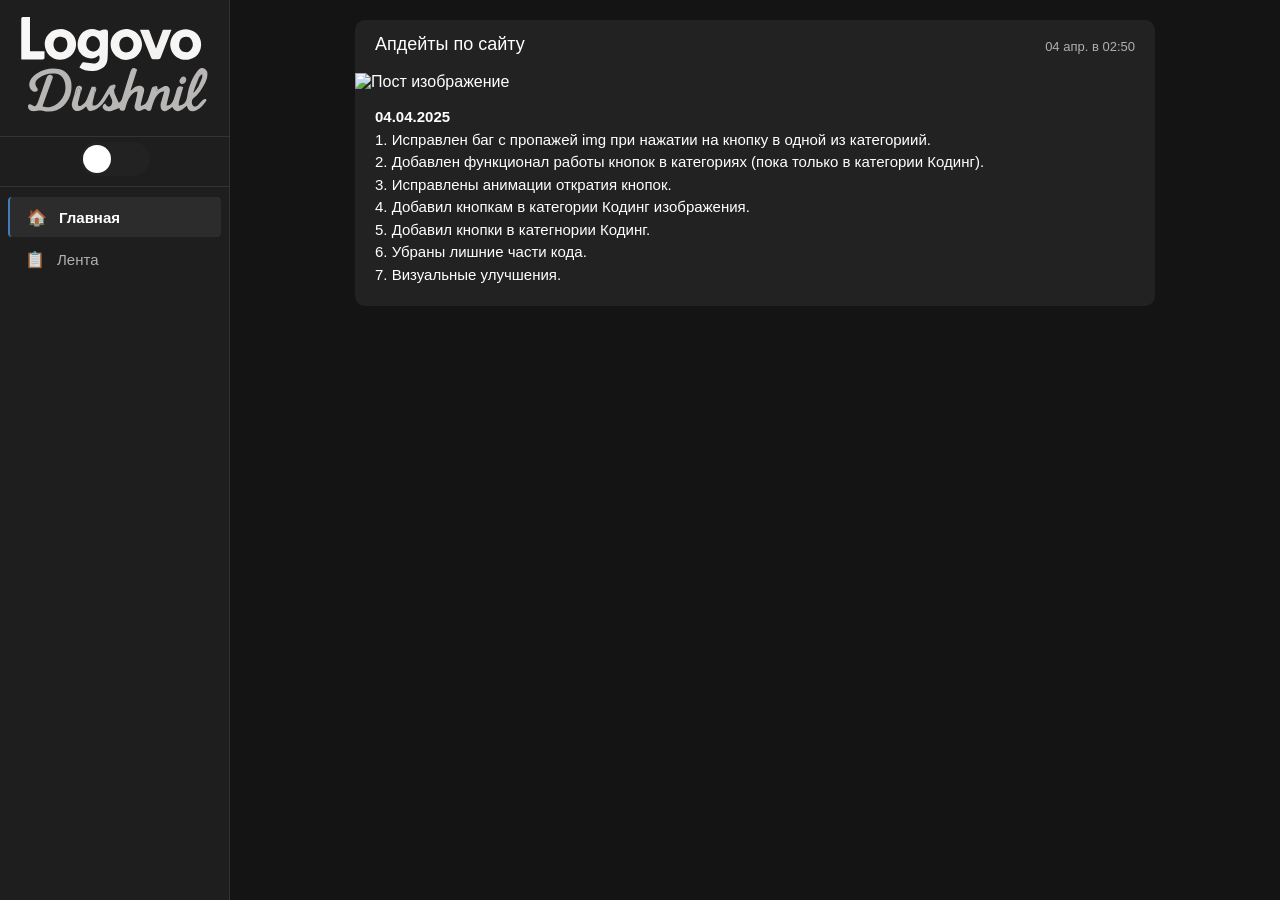
==== index.html @ 57d6777b "Add files via upload" ====
<!DOCTYPE html>
<html lang="ru">
    <head>
        <meta charset="UTF-8">
        <meta name="viewport" content="width=device-width, initial-scale=1.0">
        <title>LogovoDushnil</title>
        <link rel="icon" href="favicon.svg" type="image/svg+xml">
        <link rel="stylesheet" href="style.css">
    </head>
<body class="dark-theme">
    <!-- Левое навигационное меню -->
    <div class="left-sidebar">
        <div class="logo">
            <a href="#" class="logo-text" id="home-link">
                <!-- Логотип для темной темы -->
                <div class="logo-dark-theme">
                    <svg version="1.1" id="Layer_1" xmlns="http://www.w3.org/2000/svg" xmlns:xlink="http://www.w3.org/1999/xlink" x="0px" y="0px"
	                width="100%" viewBox="0 0 604 338" enable-background="new 0 0 604 338" xml:space="preserve">
                    <path fill="none" opacity="1.000000" stroke="none" 
                        d="
                    M458.000000,339.000000 
                        C305.333344,339.000000 153.166672,339.000000 1.000000,339.000000 
                        C1.000000,226.333328 1.000000,113.666664 1.000000,1.000000 
                        C202.333328,1.000000 403.666656,1.000000 605.000000,1.000000 
                        C605.000000,113.666664 605.000000,226.333328 605.000000,339.000000 
                        C556.166687,339.000000 507.333344,339.000000 458.000000,339.000000 
                    M232.412003,233.347321 
                        C232.245316,233.890533 232.078629,234.433731 231.407196,235.486847 
                        C227.294281,246.624847 223.423187,257.860138 218.994049,268.870911 
                        C215.264038,278.143707 209.546112,286.004852 200.082535,290.334320 
                        C194.418152,292.925690 191.505508,291.152252 191.143890,285.026062 
                        C191.066696,283.718231 191.210464,282.351135 191.516037,281.074402 
                        C193.661819,272.109283 195.876678,263.160675 198.569580,253.819046 
                        C198.701645,253.215485 198.833710,252.611923 199.164230,251.691635 
                        C199.164230,251.691635 199.100754,251.323288 199.628662,250.771500 
                        C200.721252,247.315750 201.941635,243.894165 202.876892,240.396347 
                        C204.330795,234.958740 203.181656,232.865662 197.963638,230.809296 
                        C192.670471,228.723297 187.263443,231.304749 185.202972,237.558243 
                        C183.043884,244.111084 181.522797,250.874146 179.221771,258.141235 
                        C177.268295,265.488647 175.379456,272.854034 173.343597,280.178528 
                        C171.200409,287.889130 172.305161,295.018311 177.213913,301.331757 
                        C180.494659,305.551331 184.815796,307.163025 190.375320,306.465149 
                        C198.128143,305.492004 204.557968,302.279327 210.228836,297.083984 
                        C211.867447,295.582794 213.900375,294.511993 215.975800,293.091034 
                        C217.066345,295.033691 217.901825,296.433990 218.654602,297.877380 
                        C223.259399,306.706726 228.266724,308.391083 237.570435,304.290985 
                        C238.290771,303.973572 239.269745,304.263794 240.013672,303.975372 
                        C242.587219,302.977661 245.391190,302.251282 247.605621,300.703583 
                        C260.352753,291.794464 270.295197,280.322449 277.996307,266.829407 
                        C280.411835,262.597137 283.217865,258.587769 286.232269,253.870544 
                        C288.741089,259.729980 290.888245,264.709747 293.000977,269.704102 
                        C293.514984,270.919250 293.990845,272.160706 294.355286,273.427155 
                        C295.957642,278.994904 295.322601,284.273254 291.956116,289.051666 
                        C287.824921,294.915527 281.384949,294.927673 277.112457,289.140015 
                        C275.862213,287.446350 274.714172,285.677216 273.533325,283.963074 
                        C263.455444,290.139069 263.373138,298.195404 273.116150,304.037537 
                        C279.145935,307.653137 285.908386,308.115143 292.362701,306.345215 
                        C300.678986,304.064606 308.693573,300.683807 316.761017,297.804321 
                        C317.460114,303.231598 319.771576,305.638489 324.982025,305.999542 
                        C331.120422,306.424957 333.386719,304.614899 335.062103,298.271057 
                        C338.359039,285.787292 341.641815,273.241058 349.438507,262.620636 
                        C354.776062,255.349976 360.710846,248.626755 371.806427,247.566116 
                        C370.903107,253.780228 370.352142,259.493530 369.194824,265.081268 
                        C367.454071,273.485992 365.139832,281.770874 363.341187,290.164948 
                        C360.986420,301.154388 369.487732,308.828491 380.277679,305.567505 
                        C382.641144,304.853180 385.082764,304.098816 387.173157,302.839569 
                        C392.064056,299.893372 396.044037,299.800873 400.741608,303.928833 
                        C405.965240,308.518982 412.028259,306.129425 414.240021,299.415527 
                        C415.271667,296.284027 416.025970,293.062042 417.021881,289.917786 
                        C420.723816,278.230377 424.279175,266.457001 432.897186,257.157043 
                        C438.024567,251.623962 443.980225,247.655319 452.950806,246.853622 
                        C450.392059,255.931992 448.344604,264.240814 445.675415,272.344849 
                        C443.433136,279.152863 441.289978,285.822571 441.890564,293.157928 
                        C442.909271,305.599304 451.959290,310.606689 462.779358,304.330292 
                        C467.786774,301.425690 472.508148,298.027954 477.557373,294.724152 
                        C478.714539,296.496368 479.751373,298.164734 480.867035,299.778687 
                        C485.429932,306.379730 493.072540,309.310608 500.449341,306.078888 
                        C505.486664,303.872131 509.890869,300.147400 514.418640,296.880432 
                        C516.743713,295.202820 518.719543,293.041199 520.995667,290.968628 
                        C521.777710,292.233154 522.425110,292.875732 522.604126,293.629608 
                        C525.747986,306.867432 537.236755,310.124756 549.206360,304.965698 
                        C562.928589,299.051147 571.917786,287.907990 580.264587,276.198151 
                        C581.130493,274.983276 580.764038,272.336884 580.045898,270.780914 
                        C579.690857,270.011719 577.051453,269.673248 575.763672,270.099915 
                        C573.675964,270.791534 571.505432,271.933594 569.976868,273.484009 
                        C564.953125,278.579773 560.355591,284.097504 555.302124,289.161560 
                        C550.578674,293.894897 544.959900,294.426666 541.040100,291.029846 
                        C535.670227,286.376495 535.264282,273.198425 540.826904,268.875946 
                        C557.158142,256.185638 567.729187,239.203842 576.924866,221.197586 
                        C581.719604,211.808884 584.744385,201.899261 584.030029,191.119614 
                        C583.538757,183.706848 576.122742,176.447159 568.707581,175.946793 
                        C561.374817,175.451965 557.560852,180.391357 553.794006,185.223129 
                        C536.787354,207.037872 527.944458,232.381348 523.152893,259.183838 
                        C521.066040,270.857300 518.700195,281.789215 507.169281,287.758972 
                        C504.241180,289.274872 500.788910,289.778198 497.249054,290.845856 
                        C495.856720,279.556152 500.165375,270.873779 502.616608,261.854401 
                        C505.109192,252.682922 507.945679,243.604889 510.604523,234.577759 
                        C499.433319,228.982956 493.600159,231.335083 490.245453,242.548141 
                        C487.407410,252.034195 485.092773,261.693787 481.848328,271.034088 
                        C480.265320,275.591278 477.662933,280.099487 474.480957,283.713257 
                        C471.061981,287.596161 466.488770,290.570496 459.865021,289.748566 
                        C461.293671,283.211609 462.533051,277.096039 463.979675,271.029938 
                        C465.968506,262.690247 468.879608,254.490128 470.006317,246.044846 
                        C471.547363,234.493744 461.622528,227.437820 451.027588,232.160919 
                        C445.461761,234.642090 440.324432,238.084381 434.141724,241.071030 
                        C433.436890,240.080322 432.011932,238.978516 432.144836,238.117050 
                        C432.970398,232.765778 431.405914,230.633942 426.017670,231.074509 
                        C423.649292,231.268158 421.355560,232.373978 418.283783,233.061310 
                        C417.171051,234.539719 415.577789,235.857956 415.023010,237.522339 
                        C411.216156,248.943481 408.075806,260.606506 403.831848,271.856293 
                        C400.126282,281.678894 393.677979,289.264862 381.667786,291.162079 
                        C382.064026,287.602478 382.072205,284.280090 382.847778,281.147675 
                        C385.583282,270.099976 388.632690,259.130524 391.466217,248.106491 
                        C394.244049,237.299011 387.935638,229.469299 376.849609,230.144638 
                        C370.763947,230.515366 365.255615,232.623856 360.669220,236.876755 
                        C357.797150,239.539963 354.755463,242.020218 351.789856,244.582535 
                        C351.442169,244.343689 351.094513,244.104843 350.746826,243.865997 
                        C357.429535,222.736389 364.112274,201.606781 370.774078,180.543304 
                        C360.652893,172.665833 354.902710,174.322205 350.826141,186.125092 
                        C350.556976,186.904327 350.246216,187.670029 349.999939,188.456146 
                        C341.669525,215.046982 333.231689,241.605118 325.107513,268.258850 
                        C323.338226,274.063599 320.518250,278.636505 314.988312,281.867920 
                        C311.456421,273.804016 308.125763,265.700317 304.370300,257.798553 
                        C301.812073,252.415848 300.403107,246.964676 301.442871,240.458847 
                        C302.334778,239.077621 303.617432,237.803162 304.030609,236.291122 
                        C304.716888,233.779617 306.036041,230.139648 304.907318,228.761505 
                        C303.482025,227.021301 299.692688,226.121140 297.242126,226.576248 
                        C293.654480,227.242523 290.350037,229.433777 286.204742,231.163635 
                        C285.976837,232.088303 285.957672,233.138718 285.488281,233.917923 
                        C281.447662,240.625702 277.311432,247.275757 273.231415,253.959946 
                        C266.774658,264.537933 261.480133,275.905945 252.098251,284.475037 
                        C247.639908,288.547150 242.942795,291.606110 235.775742,289.522217 
                        C235.775742,286.351135 235.250366,282.901825 235.880997,279.678711 
                        C237.365082,272.093811 239.400925,264.616852 241.761429,256.635223 
                        C242.354736,254.931305 243.014282,253.247131 243.529007,251.519791 
                        C245.105927,246.227798 248.043015,241.091614 246.038300,235.326508 
                        C245.681473,234.300385 244.028625,233.724915 242.079590,232.768997 
                        C239.049789,232.931900 236.020004,233.094803 232.412003,233.347321 
                    M253.744217,138.205215 
                        C254.527054,138.555710 255.851440,138.743118 256.013306,139.280609 
                        C259.787842,151.815125 251.042755,163.210281 237.961411,162.359207 
                        C229.701813,161.821838 221.468491,160.586960 213.283310,159.287506 
                        C206.036774,158.137054 204.974777,158.351227 201.180130,164.640167 
                        C199.228790,167.874161 197.421753,171.195236 195.569595,174.441742 
                        C209.591217,186.122360 238.345108,187.182892 253.393829,182.073929 
                        C272.086243,175.727936 279.869446,165.561371 281.006134,145.913956 
                        C281.467377,137.941650 281.796997,129.954163 281.895508,121.969994 
                        C282.113220,104.320366 282.188293,86.668571 282.237061,69.017433 
                        C282.260956,60.359436 280.096710,58.292511 271.455292,59.176025 
                        C267.537048,59.576633 263.446899,60.255211 259.908813,61.855701 
                        C256.471008,63.410835 253.816025,63.004322 250.685669,61.524769 
                        C239.894669,56.424458 228.928085,56.683613 217.810516,60.616207 
                        C192.504745,69.567566 182.150742,106.879631 197.273315,129.103302 
                        C208.755615,145.977310 236.425400,154.966110 253.744217,138.205215 
                    M126.444061,304.039368 
                        C143.010483,297.413055 154.426575,285.103699 162.744278,269.902313 
                        C170.953659,254.898987 172.521103,238.564316 171.145142,221.635757 
                        C169.665436,203.431030 154.222839,183.766617 136.266891,179.989853 
                        C111.292221,174.736816 87.795708,179.438324 66.160797,192.912506 
                        C57.406269,198.364777 50.254181,205.514877 45.894501,215.057816 
                        C40.152874,227.625702 44.204346,241.417953 55.170517,247.000015 
                        C59.248737,249.075912 65.609764,248.706970 67.727020,245.926773 
                        C70.744125,241.964966 68.670784,238.526260 66.218597,235.132370 
                        C59.134182,225.327347 60.929348,215.602081 70.970528,207.881897 
                        C85.711922,196.547928 102.317650,191.435028 120.834511,193.006638 
                        C133.516235,194.083008 143.383026,199.946243 148.585526,211.869339 
                        C150.668091,216.642212 151.689804,221.981049 152.544907,227.169327 
                        C157.289200,255.955231 137.978485,286.031219 109.887466,293.653046 
                        C101.132111,296.028564 92.356064,296.328094 83.420921,292.265900 
                        C86.577538,283.423096 89.603493,274.873077 92.680435,266.341461 
                        C99.804420,246.588379 106.983276,226.855011 114.071320,207.089066 
                        C115.942047,201.872299 114.465981,198.900803 109.395340,196.988281 
                        C103.347694,194.707230 98.651894,197.530655 95.996246,205.044128 
                        C87.242958,229.809311 78.527519,254.588013 69.689949,279.323059 
                        C68.532120,282.563660 67.022499,285.755554 65.176315,288.651581 
                        C63.328972,291.549438 60.510948,292.838165 56.979210,291.220795 
                        C53.374348,289.570007 49.758343,287.940186 46.109741,286.389374 
                        C43.227142,285.164093 41.510685,285.804443 40.075546,289.032196 
                        C37.292755,295.290955 43.246387,305.801117 51.500130,306.784515 
                        C56.775761,307.413116 62.393475,306.943909 67.608894,305.815918 
                        C73.043411,304.640533 78.022263,304.134430 83.609924,305.463654 
                        C97.649445,308.803436 111.821144,309.585114 126.444061,304.039368 
                    M291.526245,114.818825 
                        C296.935516,139.353638 321.806458,153.805740 342.661011,151.256577 
                        C369.080078,148.027222 388.069946,124.974159 385.210114,99.457230 
                        C382.933838,79.147423 366.798401,61.862965 345.817139,58.205978 
                        C324.922028,54.564014 303.073395,65.801636 294.396484,84.378258 
                        C289.958313,93.879974 289.249512,103.817406 291.526245,114.818825 
                    M139.420609,57.997723 
                        C135.134811,58.341972 130.782486,58.322395 126.574440,59.091869 
                        C105.566483,62.933331 89.570015,82.771835 90.202209,103.921593 
                        C91.320396,141.329880 128.875717,162.639069 161.597672,144.431931 
                        C179.909164,134.243057 189.091553,112.397713 183.862747,91.462105 
                        C179.279160,73.109856 160.020905,58.295425 139.420609,57.997723 
                    M547.777832,141.338806 
                        C570.088013,125.752892 571.425232,85.916771 548.634521,68.795334 
                        C531.581299,55.984173 508.994293,54.268463 491.629974,66.225021 
                        C473.964966,78.388626 466.880615,100.081520 473.976898,120.280167 
                        C484.375000,149.876953 519.992920,160.338608 547.777832,141.338806 
                    M45.442059,109.494560 
                        C45.442059,80.222130 45.442059,50.949707 45.442059,21.102589 
                        C39.558590,21.102589 34.105450,21.158573 28.653885,21.089699 
                        C20.103371,20.981670 19.067961,21.887255 19.062626,30.284836 
                        C19.038088,68.914742 19.041958,107.544662 19.053612,146.174576 
                        C19.053989,147.428665 19.248642,148.682693 19.354984,149.963898 
                        C41.074780,149.963898 62.385921,149.932343 83.696800,149.993896 
                        C87.396530,150.004578 89.439552,148.307571 89.530441,144.747543 
                        C89.694702,138.313202 89.576927,131.871674 89.576927,124.920761 
                        C74.799538,124.920761 60.258213,124.920761 45.442551,124.920761 
                        C45.442551,119.770607 45.442551,115.131233 45.442059,109.494560 
                    M469.089417,74.670563 
                        C470.960114,69.931053 472.830780,65.191544 474.786591,60.236412 
                        C465.932159,60.236412 457.538116,60.236412 449.008850,60.236412 
                        C442.181976,78.928520 435.415375,97.455536 428.245300,117.087288 
                        C427.190308,114.613701 426.512909,113.192284 425.967865,111.721786 
                        C420.001770,95.626175 414.100159,79.506325 408.026764,63.451435 
                        C407.510101,62.085609 405.917572,60.189461 404.769470,60.149963 
                        C396.510590,59.865829 388.237396,59.997849 379.684448,59.997849 
                        C379.923523,61.228088 379.954956,62.072666 380.250397,62.811680 
                        C391.405792,90.714218 402.547729,118.622414 413.878693,146.453613 
                        C414.419128,147.780975 416.609222,149.132004 418.120209,149.241440 
                        C423.091309,149.601456 428.164642,148.910797 433.083801,149.532761 
                        C438.725708,150.246124 441.070312,147.662689 442.893250,142.863876 
                        C451.449677,120.339470 460.241241,97.904404 469.089417,74.670563 
                    M504.974579,204.291016 
                        C503.100708,207.139938 500.683960,209.778671 499.480469,212.887131 
                        C497.682495,217.531036 502.595734,224.714081 507.497375,224.528290 
                        C512.401245,224.342407 516.179688,221.588760 518.360352,216.963364 
                        C520.348022,212.747406 520.762024,208.569916 517.431152,204.912842 
                        C513.929626,201.068375 509.791687,201.685852 504.974579,204.291016 
                    z"/>
                    <path fill="#B9B6B6" opacity="1.000000" stroke="none" 
                        d="
                    M301.063232,241.024292 
                        C300.403107,246.964676 301.812073,252.415848 304.370300,257.798553 
                        C308.125763,265.700317 311.456421,273.804016 314.988312,281.867920 
                        C320.518250,278.636505 323.338226,274.063599 325.107513,268.258850 
                        C333.231689,241.605118 341.669525,215.046982 349.999939,188.456146 
                        C350.246216,187.670029 350.556976,186.904327 350.826141,186.125092 
                        C354.902710,174.322205 360.652893,172.665833 370.774078,180.543304 
                        C364.112274,201.606781 357.429535,222.736389 350.746826,243.865997 
                        C351.094513,244.104843 351.442169,244.343689 351.789856,244.582535 
                        C354.755463,242.020218 357.797150,239.539963 360.669220,236.876755 
                        C365.255615,232.623856 370.763947,230.515366 376.849609,230.144638 
                        C387.935638,229.469299 394.244049,237.299011 391.466217,248.106491 
                        C388.632690,259.130524 385.583282,270.099976 382.847778,281.147675 
                        C382.072205,284.280090 382.064026,287.602478 381.667786,291.162079 
                        C393.677979,289.264862 400.126282,281.678894 403.831848,271.856293 
                        C408.075806,260.606506 411.216156,248.943481 415.023010,237.522339 
                        C415.577789,235.857956 417.171051,234.539719 418.895874,233.322418 
                        C427.303894,233.038437 427.092712,233.066544 428.162415,241.101761 
                        C428.391602,242.823242 430.760590,244.259872 432.143829,245.827713 
                        C433.093750,244.249359 434.043671,242.671005 434.993591,241.092636 
                        C440.324432,238.084381 445.461761,234.642090 451.027588,232.160919 
                        C461.622528,227.437820 471.547363,234.493744 470.006317,246.044846 
                        C468.879608,254.490128 465.968506,262.690247 463.979675,271.029938 
                        C462.533051,277.096039 461.293671,283.211609 459.865021,289.748566 
                        C466.488770,290.570496 471.061981,287.596161 474.480957,283.713257 
                        C477.662933,280.099487 480.265320,275.591278 481.848328,271.034088 
                        C485.092773,261.693787 487.407410,252.034195 490.245453,242.548141 
                        C493.600159,231.335083 499.433319,228.982956 510.604523,234.577759 
                        C507.945679,243.604889 505.109192,252.682922 502.616608,261.854401 
                        C500.165375,270.873779 495.856720,279.556152 497.249054,290.845856 
                        C500.788910,289.778198 504.241180,289.274872 507.169281,287.758972 
                        C518.700195,281.789215 521.066040,270.857300 523.152893,259.183838 
                        C527.944458,232.381348 536.787354,207.037872 553.794006,185.223129 
                        C557.560852,180.391357 561.374817,175.451965 568.707581,175.946793 
                        C576.122742,176.447159 583.538757,183.706848 584.030029,191.119614 
                        C584.744385,201.899261 581.719604,211.808884 576.924866,221.197586 
                        C567.729187,239.203842 557.158142,256.185638 540.826904,268.875946 
                        C535.264282,273.198425 535.670227,286.376495 541.040100,291.029846 
                        C544.959900,294.426666 550.578674,293.894897 555.302124,289.161560 
                        C560.355591,284.097504 564.953125,278.579773 569.976868,273.484009 
                        C571.505432,271.933594 573.675964,270.791534 575.763672,270.099915 
                        C577.051453,269.673248 579.690857,270.011719 580.045898,270.780914 
                        C580.764038,272.336884 581.130493,274.983276 580.264587,276.198151 
                        C571.917786,287.907990 562.928589,299.051147 549.206360,304.965698 
                        C537.236755,310.124756 525.747986,306.867432 522.604126,293.629608 
                        C522.425110,292.875732 521.777710,292.233154 520.995667,290.968628 
                        C518.719543,293.041199 516.743713,295.202820 514.418640,296.880432 
                        C509.890869,300.147400 505.486664,303.872131 500.449341,306.078888 
                        C493.072540,309.310608 485.429932,306.379730 480.867035,299.778687 
                        C479.751373,298.164734 478.714539,296.496368 477.557373,294.724152 
                        C472.508148,298.027954 467.786774,301.425690 462.779358,304.330292 
                        C451.959290,310.606689 442.909271,305.599304 441.890564,293.157928 
                        C441.289978,285.822571 443.433136,279.152863 445.675415,272.344849 
                        C448.344604,264.240814 450.392059,255.931992 452.950806,246.853622 
                        C443.980225,247.655319 438.024567,251.623962 432.897186,257.157043 
                        C424.279175,266.457001 420.723816,278.230377 417.021881,289.917786 
                        C416.025970,293.062042 415.271667,296.284027 414.240021,299.415527 
                        C412.028259,306.129425 405.965240,308.518982 400.741608,303.928833 
                        C396.044037,299.800873 392.064056,299.893372 387.173157,302.839569 
                        C385.082764,304.098816 382.641144,304.853180 380.277679,305.567505 
                        C369.487732,308.828491 360.986420,301.154388 363.341187,290.164948 
                        C365.139832,281.770874 367.454071,273.485992 369.194824,265.081268 
                        C370.352142,259.493530 370.903107,253.780228 371.806427,247.566116 
                        C360.710846,248.626755 354.776062,255.349976 349.438507,262.620636 
                        C341.641815,273.241058 338.359039,285.787292 335.062103,298.271057 
                        C333.386719,304.614899 331.120422,306.424957 324.982025,305.999542 
                        C319.771576,305.638489 317.460114,303.231598 316.761017,297.804321 
                        C308.693573,300.683807 300.678986,304.064606 292.362701,306.345215 
                        C285.908386,308.115143 279.145935,307.653137 273.116150,304.037537 
                        C263.373138,298.195404 263.455444,290.139069 273.533325,283.963074 
                        C274.714172,285.677216 275.862213,287.446350 277.112457,289.140015 
                        C281.384949,294.927673 287.824921,294.915527 291.956116,289.051666 
                        C295.322601,284.273254 295.957642,278.994904 294.355286,273.427155 
                        C293.990845,272.160706 293.514984,270.919250 293.000977,269.704102 
                        C290.888245,264.709747 288.741089,259.729980 286.232269,253.870544 
                        C283.217865,258.587769 280.411835,262.597137 277.996307,266.829407 
                        C270.295197,280.322449 260.352753,291.794464 247.605621,300.703583 
                        C245.391190,302.251282 242.587219,302.977661 240.013672,303.975372 
                        C239.269745,304.263794 238.290771,303.973572 237.570435,304.290985 
                        C228.266724,308.391083 223.259399,306.706726 218.654602,297.877380 
                        C217.901825,296.433990 217.066345,295.033691 215.975800,293.091034 
                        C213.900375,294.511993 211.867447,295.582794 210.228836,297.083984 
                        C204.557968,302.279327 198.128143,305.492004 190.375320,306.465149 
                        C184.815796,307.163025 180.494659,305.551331 177.213913,301.331757 
                        C172.305161,295.018311 171.200409,287.889130 173.343597,280.178528 
                        C175.379456,272.854034 177.268295,265.488647 179.664566,258.142090 
                        C181.717545,257.020660 184.183243,256.233154 184.777924,254.713455 
                        C186.581573,250.104279 187.503372,245.158310 189.096909,240.454712 
                        C189.776794,238.447952 191.270370,236.716888 192.441071,234.783112 
                        C198.659103,239.390854 199.373993,245.174286 199.100754,251.323288 
                        C199.100754,251.323288 199.164230,251.691635 198.817383,252.043945 
                        C198.336838,252.999756 198.203156,253.603256 198.069458,254.206772 
                        C195.876678,263.160675 193.661819,272.109283 191.516037,281.074402 
                        C191.210464,282.351135 191.066696,283.718231 191.143890,285.026062 
                        C191.505508,291.152252 194.418152,292.925690 200.082535,290.334320 
                        C209.546112,286.004852 215.264038,278.143707 218.994049,268.870911 
                        C223.423187,257.860138 227.294281,246.624847 231.905792,235.112610 
                        C232.599640,234.244797 232.794922,233.751251 232.990204,233.257690 
                        C236.020004,233.094803 239.049789,232.931900 242.722641,233.148865 
                        C243.697647,234.791367 244.505173,236.148605 244.276230,237.299713 
                        C243.444504,241.481812 242.064240,245.557953 241.296112,249.748337 
                        C240.860855,252.122894 241.214935,254.642136 241.213516,257.096222 
                        C239.400925,264.616852 237.365082,272.093811 235.880997,279.678711 
                        C235.250366,282.901825 235.775742,286.351135 235.775742,289.522217 
                        C242.942795,291.606110 247.639908,288.547150 252.098251,284.475037 
                        C261.480133,275.905945 266.774658,264.537933 273.231415,253.959946 
                        C277.311432,247.275757 281.447662,240.625702 285.488281,233.917923 
                        C285.957672,233.138718 285.976837,232.088303 287.017639,231.073364 
                        C290.612823,230.705811 293.395233,230.226547 296.177429,230.227615 
                        C297.823883,230.228256 300.338715,230.508377 300.900085,231.525513 
                        C301.628815,232.845749 301.354736,235.357910 300.511658,236.751785 
                        C299.359650,238.656509 298.606354,239.857910 301.063232,241.024292 
                    M556.325439,232.812363 
                        C560.273682,223.721832 564.535522,214.748169 567.991638,205.474228 
                        C569.125793,202.431076 568.170166,198.609131 568.170166,194.009567 
                        C556.861267,200.911148 556.063965,212.052078 552.013916,221.172104 
                        C547.938721,230.348724 544.863098,239.969269 541.349487,249.395279 
                        C542.034424,249.746384 542.719299,250.097473 543.404236,250.448578 
                        C547.594299,244.780960 551.784424,239.113327 556.325439,232.812363 
                    z"/>
                    <path fill="#F6F5F5" opacity="1.000000" stroke="none" 
                        d="
                    M253.469299,138.439178 
                        C236.425400,154.966110 208.755615,145.977310 197.273315,129.103302 
                        C182.150742,106.879631 192.504745,69.567566 217.810516,60.616207 
                        C228.928085,56.683613 239.894669,56.424458 250.685669,61.524769 
                        C253.816025,63.004322 256.471008,63.410835 259.908813,61.855701 
                        C263.446899,60.255211 267.537048,59.576633 271.455292,59.176025 
                        C280.096710,58.292511 282.260956,60.359436 282.237061,69.017433 
                        C282.188293,86.668571 282.113220,104.320366 281.895508,121.969994 
                        C281.796997,129.954163 281.467377,137.941650 281.006134,145.913956 
                        C279.869446,165.561371 272.086243,175.727936 253.393829,182.073929 
                        C238.345108,187.182892 209.591217,186.122360 195.569595,174.441742 
                        C197.421753,171.195236 199.228790,167.874161 201.180130,164.640167 
                        C204.974777,158.351227 206.036774,158.137054 213.283310,159.287506 
                        C221.468491,160.586960 229.701813,161.821838 237.961411,162.359207 
                        C251.042755,163.210281 259.787842,151.815125 256.013306,139.280609 
                        C255.851440,138.743118 254.527054,138.555710 253.469299,138.439178 
                    M223.684830,84.160072 
                        C217.927948,90.268555 216.238297,97.917091 216.478470,105.841011 
                        C216.795456,116.299400 224.972870,124.864998 234.637024,125.849113 
                        C246.545975,127.061806 255.990906,118.997963 257.723755,106.138260 
                        C259.005920,96.623192 253.762741,85.541786 244.771164,81.004356 
                        C237.705124,77.438622 230.559677,78.710838 223.684830,84.160072 
                    z"/>
                    <path fill="#B8B6B5" opacity="1.000000" stroke="none" 
                        d="
                    M126.088028,304.204559 
                        C111.821144,309.585114 97.649445,308.803436 83.609924,305.463654 
                        C78.022263,304.134430 73.043411,304.640533 67.608894,305.815918 
                        C62.393475,306.943909 56.775761,307.413116 51.500130,306.784515 
                        C43.246387,305.801117 37.292755,295.290955 40.075546,289.032196 
                        C41.510685,285.804443 43.227142,285.164093 46.109741,286.389374 
                        C49.758343,287.940186 53.374348,289.570007 56.979210,291.220795 
                        C60.510948,292.838165 63.328972,291.549438 65.176315,288.651581 
                        C67.022499,285.755554 68.532120,282.563660 69.689949,279.323059 
                        C78.527519,254.588013 87.242958,229.809311 95.996246,205.044128 
                        C98.651894,197.530655 103.347694,194.707230 109.395340,196.988281 
                        C114.465981,198.900803 115.942047,201.872299 114.071320,207.089066 
                        C106.983276,226.855011 99.804420,246.588379 92.680435,266.341461 
                        C89.603493,274.873077 86.577538,283.423096 83.420921,292.265900 
                        C92.356064,296.328094 101.132111,296.028564 109.887466,293.653046 
                        C137.978485,286.031219 157.289200,255.955231 152.544907,227.169327 
                        C151.689804,221.981049 150.668091,216.642212 148.585526,211.869339 
                        C143.383026,199.946243 133.516235,194.083008 120.834511,193.006638 
                        C102.317650,191.435028 85.711922,196.547928 70.970528,207.881897 
                        C60.929348,215.602081 59.134182,225.327347 66.218597,235.132370 
                        C68.670784,238.526260 70.744125,241.964966 67.727020,245.926773 
                        C65.609764,248.706970 59.248737,249.075912 55.170517,247.000015 
                        C44.204346,241.417953 40.152874,227.625702 45.894501,215.057816 
                        C50.254181,205.514877 57.406269,198.364777 66.160797,192.912506 
                        C87.795708,179.438324 111.292221,174.736816 136.266891,179.989853 
                        C154.222839,183.766617 169.665436,203.431030 171.145142,221.635757 
                        C172.521103,238.564316 170.953659,254.898987 162.744278,269.902313 
                        C154.426575,285.103699 143.010483,297.413055 126.088028,304.204559 
                    z"/>
                    <path fill="#F6F6F5" opacity="1.000000" stroke="none" 
                        d="
                    M291.376709,114.421280 
                        C289.249512,103.817406 289.958313,93.879974 294.396484,84.378258 
                        C303.073395,65.801636 324.922028,54.564014 345.817139,58.205978 
                        C366.798401,61.862965 382.933838,79.147423 385.210114,99.457230 
                        C388.069946,124.974159 369.080078,148.027222 342.661011,151.256577 
                        C321.806458,153.805740 296.935516,139.353638 291.376709,114.421280 
                    M320.484161,90.125587 
                        C317.043213,95.771606 316.141449,101.894661 316.993774,108.370522 
                        C318.803406,122.119942 329.141815,130.614868 341.166809,128.441208 
                        C350.598694,126.736275 356.058716,120.997757 358.656219,112.107758 
                        C361.592712,102.057465 359.199982,93.262131 351.787231,86.064011 
                        C343.609802,78.123421 327.507538,80.079544 320.484161,90.125587 
                    z"/>
                    <path fill="#F7F6F5" opacity="1.000000" stroke="none" 
                        d="
                    M139.894989,58.001259 
                        C160.020905,58.295425 179.279160,73.109856 183.862747,91.462105 
                        C189.091553,112.397713 179.909164,134.243057 161.597672,144.431931 
                        C128.875717,162.639069 91.320396,141.329880 90.202209,103.921593 
                        C89.570015,82.771835 105.566483,62.933331 126.574440,59.091869 
                        C130.782486,58.322395 135.134811,58.341972 139.894989,58.001259 
                    M123.092422,86.595627 
                        C122.386383,87.520447 121.586212,88.388504 120.988991,89.378944 
                        C115.563057,98.377342 115.584869,107.806168 119.650452,117.123566 
                        C122.897690,124.565506 131.564056,128.912292 139.851593,128.126770 
                        C148.722260,127.285973 155.509399,121.070389 158.088226,111.425865 
                        C160.730240,101.545044 157.515076,88.808449 150.970505,85.037544 
                        C143.030746,80.462708 131.828979,78.344231 123.092422,86.595627 
                    z"/>
                    <path fill="#F7F6F6" opacity="1.000000" stroke="none" 
                        d="
                    M547.497803,141.565613 
                        C519.992920,160.338608 484.375000,149.876953 473.976898,120.280167 
                        C466.880615,100.081520 473.964966,78.388626 491.629974,66.225021 
                        C508.994293,54.268463 531.581299,55.984173 548.634521,68.795334 
                        C571.425232,85.916771 570.088013,125.752892 547.497803,141.565613 
                    M539.167725,110.490059 
                        C540.951355,102.917221 538.916626,96.074677 535.161011,89.563133 
                        C530.384644,81.281815 522.892578,80.385590 514.456177,81.863365 
                        C506.693481,83.223129 501.553711,87.827797 499.870361,95.475868 
                        C499.052429,99.192062 498.438263,102.981209 498.105225,106.770149 
                        C497.417755,114.591461 504.644775,124.896080 512.117493,127.080750 
                        C524.715881,130.763916 534.438721,125.055199 539.167725,110.490059 
                    z"/>
                    <path fill="#F9F8F8" opacity="1.000000" stroke="none" 
                        d="
                    M45.442307,109.993210 
                        C45.442551,115.131233 45.442551,119.770607 45.442551,124.920761 
                        C60.258213,124.920761 74.799538,124.920761 89.576927,124.920761 
                        C89.576927,131.871674 89.694702,138.313202 89.530441,144.747543 
                        C89.439552,148.307571 87.396530,150.004578 83.696800,149.993896 
                        C62.385921,149.932343 41.074780,149.963898 19.354984,149.963898 
                        C19.248642,148.682693 19.053989,147.428665 19.053612,146.174576 
                        C19.041958,107.544662 19.038088,68.914742 19.062626,30.284836 
                        C19.067961,21.887255 20.103371,20.981670 28.653885,21.089699 
                        C34.105450,21.158573 39.558590,21.102589 45.442059,21.102589 
                        C45.442059,50.949707 45.442059,80.222130 45.442307,109.993210 
                    z"/>
                    <path fill="#F4F3F2" opacity="1.000000" stroke="none" 
                        d="
                    M469.019104,75.054001 
                        C460.241241,97.904404 451.449677,120.339470 442.893250,142.863876 
                        C441.070312,147.662689 438.725708,150.246124 433.083801,149.532761 
                        C428.164642,148.910797 423.091309,149.601456 418.120209,149.241440 
                        C416.609222,149.132004 414.419128,147.780975 413.878693,146.453613 
                        C402.547729,118.622414 391.405792,90.714218 380.250397,62.811680 
                        C379.954956,62.072666 379.923523,61.228088 379.684448,59.997849 
                        C388.237396,59.997849 396.510590,59.865829 404.769470,60.149963 
                        C405.917572,60.189461 407.510101,62.085609 408.026764,63.451435 
                        C414.100159,79.506325 420.001770,95.626175 425.967865,111.721786 
                        C426.512909,113.192284 427.190308,114.613701 428.245300,117.087288 
                        C435.415375,97.455536 442.181976,78.928520 449.008850,60.236412 
                        C457.538116,60.236412 465.932159,60.236412 474.786591,60.236412 
                        C472.830780,65.191544 470.960114,69.931053 469.019104,75.054001 
                    z"/>
                    <path fill="#B5B1B0" opacity="1.000000" stroke="none" 
                        d="
                    M505.310242,204.112518 
                        C509.791687,201.685852 513.929626,201.068375 517.431152,204.912842 
                        C520.762024,208.569916 520.348022,212.747406 518.360352,216.963364 
                        C516.179688,221.588760 512.401245,224.342407 507.497375,224.528290 
                        C502.595734,224.714081 497.682495,217.531036 499.480469,212.887131 
                        C500.683960,209.778671 503.100708,207.139938 505.310242,204.112518 
                    z"/>
                    <path fill="#C1BDBC" opacity="1.000000" stroke="none" 
                        d="
                    M199.364716,251.047394 
                        C199.373993,245.174286 198.659103,239.390854 192.441071,234.783112 
                        C191.270370,236.716888 189.776794,238.447952 189.096909,240.454712 
                        C187.503372,245.158310 186.581573,250.104279 184.777924,254.713455 
                        C184.183243,256.233154 181.717545,257.020660 179.915100,257.844147 
                        C181.522797,250.874146 183.043884,244.111084 185.202972,237.558243 
                        C187.263443,231.304749 192.670471,228.723297 197.963638,230.809296 
                        C203.181656,232.865662 204.330795,234.958740 202.876892,240.396347 
                        C201.941635,243.894165 200.721252,247.315750 199.364716,251.047394 
                    z"/>
                    <path fill="#BEBDBC" opacity="1.000000" stroke="none" 
                        d="
                    M301.253052,240.741577 
                        C298.606354,239.857910 299.359650,238.656509 300.511658,236.751785 
                        C301.354736,235.357910 301.628815,232.845749 300.900085,231.525513 
                        C300.338715,230.508377 297.823883,230.228256 296.177429,230.227615 
                        C293.395233,230.226547 290.612823,230.705811 287.377686,230.979126 
                        C290.350037,229.433777 293.654480,227.242523 297.242126,226.576248 
                        C299.692688,226.121140 303.482025,227.021301 304.907318,228.761505 
                        C306.036041,230.139648 304.716888,233.779617 304.030609,236.291122 
                        C303.617432,237.803162 302.334778,239.077621 301.253052,240.741577 
                    z"/>
                    <path fill="#C4BEBE" opacity="1.000000" stroke="none" 
                        d="
                    M434.567657,241.081833 
                        C434.043671,242.671005 433.093750,244.249359 432.143829,245.827713 
                        C430.760590,244.259872 428.391602,242.823242 428.162415,241.101761 
                        C427.092712,233.066544 427.303894,233.038437 419.267944,233.324585 
                        C421.355560,232.373978 423.649292,231.268158 426.017670,231.074509 
                        C431.405914,230.633942 432.970398,232.765778 432.144836,238.117050 
                        C432.011932,238.978516 433.436890,240.080322 434.567657,241.081833 
                    z"/>
                    <path fill="#C2BEBF" opacity="1.000000" stroke="none" 
                        d="
                    M241.487473,256.865723 
                        C241.214935,254.642136 240.860855,252.122894 241.296112,249.748337 
                        C242.064240,245.557953 243.444504,241.481812 244.276230,237.299713 
                        C244.505173,236.148605 243.697647,234.791367 243.169952,233.235031 
                        C244.028625,233.724915 245.681473,234.300385 246.038300,235.326508 
                        C248.043015,241.091614 245.105927,246.227798 243.529007,251.519791 
                        C243.014282,253.247131 242.354736,254.931305 241.487473,256.865723 
                    z"/>
                    <path fill="#C2BEBF" opacity="1.000000" stroke="none" 
                        d="
                    M232.701111,233.302505 
                        C232.794922,233.751251 232.599640,234.244797 232.158173,234.857651 
                        C232.078629,234.433731 232.245316,233.890533 232.701111,233.302505 
                    z"/>
                    <path fill="#C1BDBC" opacity="1.000000" stroke="none" 
                        d="
                    M198.319519,254.012909 
                        C198.203156,253.603256 198.336838,252.999756 198.718155,252.202301 
                        C198.833710,252.611923 198.701645,253.215485 198.319519,254.012909 
                    z"/>
                    </svg>
                </div>
                <!-- Логотип для светлой темы -->
                <div class="logo-light-theme">
                    <svg version="1.1" id="Layer_1" xmlns="http://www.w3.org/2000/svg" xmlns:xlink="http://www.w3.org/1999/xlink" x="0px" y="0px"
	                width="100%" viewBox="0 0 604 338" enable-background="new 0 0 604 338" xml:space="preserve">
                    <path fill="none" opacity="1.000000" stroke="none" 
                        d="
                    M458.000000,339.000000 
                        C305.333344,339.000000 153.166672,339.000000 1.000000,339.000000 
                        C1.000000,226.333328 1.000000,113.666664 1.000000,1.000000 
                        C202.333328,1.000000 403.666656,1.000000 605.000000,1.000000 
                        C605.000000,113.666664 605.000000,226.333328 605.000000,339.000000 
                        C556.166687,339.000000 507.333344,339.000000 458.000000,339.000000 
                    M232.412003,233.347321 
                        C232.245316,233.890533 232.078629,234.433731 231.407196,235.486847 
                        C227.294281,246.624847 223.423187,257.860138 218.994049,268.870911 
                        C215.264038,278.143707 209.546112,286.004852 200.082535,290.334320 
                        C194.418152,292.925690 191.505508,291.152252 191.143890,285.026062 
                        C191.066696,283.718231 191.210464,282.351135 191.516037,281.074402 
                        C193.661819,272.109283 195.876678,263.160675 198.569580,253.819046 
                        C198.701645,253.215485 198.833710,252.611923 199.164230,251.691635 
                        C199.164230,251.691635 199.100754,251.323288 199.628662,250.771500 
                        C200.721252,247.315750 201.941635,243.894165 202.876892,240.396347 
                        C204.330795,234.958740 203.181656,232.865662 197.963638,230.809296 
                        C192.670471,228.723297 187.263443,231.304749 185.202972,237.558243 
                        C183.043884,244.111084 181.522797,250.874146 179.221771,258.141235 
                        C177.268295,265.488647 175.379456,272.854034 173.343597,280.178528 
                        C171.200409,287.889130 172.305161,295.018311 177.213913,301.331757 
                        C180.494659,305.551331 184.815796,307.163025 190.375320,306.465149 
                        C198.128143,305.492004 204.557968,302.279327 210.228836,297.083984 
                        C211.867447,295.582794 213.900375,294.511993 215.975800,293.091034 
                        C217.066345,295.033691 217.901825,296.433990 218.654602,297.877380 
                        C223.259399,306.706726 228.266724,308.391083 237.570435,304.290985 
                        C238.290771,303.973572 239.269745,304.263794 240.013672,303.975372 
                        C242.587219,302.977661 245.391190,302.251282 247.605621,300.703583 
                        C260.352753,291.794464 270.295197,280.322449 277.996307,266.829407 
                        C280.411835,262.597137 283.217865,258.587769 286.232269,253.870544 
                        C288.741089,259.729980 290.888245,264.709747 293.000977,269.704102 
                        C293.514984,270.919250 293.990845,272.160706 294.355286,273.427155 
                        C295.957642,278.994904 295.322601,284.273254 291.956116,289.051666 
                        C287.824921,294.915527 281.384949,294.927673 277.112457,289.140015 
                        C275.862213,287.446350 274.714172,285.677216 273.533325,283.963074 
                        C263.455444,290.139069 263.373138,298.195404 273.116150,304.037537 
                        C279.145935,307.653137 285.908386,308.115143 292.362701,306.345215 
                        C300.678986,304.064606 308.693573,300.683807 316.761017,297.804321 
                        C317.460114,303.231598 319.771576,305.638489 324.982025,305.999542 
                        C331.120422,306.424957 333.386719,304.614899 335.062103,298.271057 
                        C338.359039,285.787292 341.641815,273.241058 349.438507,262.620636 
                        C354.776062,255.349976 360.710846,248.626755 371.806427,247.566116 
                        C370.903107,253.780228 370.352142,259.493530 369.194824,265.081268 
                        C367.454071,273.485992 365.139832,281.770874 363.341187,290.164948 
                        C360.986420,301.154388 369.487732,308.828491 380.277679,305.567505 
                        C382.641144,304.853180 385.082764,304.098816 387.173157,302.839569 
                        C392.064056,299.893372 396.044037,299.800873 400.741608,303.928833 
                        C405.965240,308.518982 412.028259,306.129425 414.240021,299.415527 
                        C415.271667,296.284027 416.025970,293.062042 417.021881,289.917786 
                        C420.723816,278.230377 424.279175,266.457001 432.897186,257.157043 
                        C438.024567,251.623962 443.980225,247.655319 452.950806,246.853622 
                        C450.392059,255.931992 448.344604,264.240814 445.675415,272.344849 
                        C443.433136,279.152863 441.289978,285.822571 441.890564,293.157928 
                        C442.909271,305.599304 451.959290,310.606689 462.779358,304.330292 
                        C467.786774,301.425690 472.508148,298.027954 477.557373,294.724152 
                        C478.714539,296.496368 479.751373,298.164734 480.867035,299.778687 
                        C485.429932,306.379730 493.072540,309.310608 500.449341,306.078888 
                        C505.486664,303.872131 509.890869,300.147400 514.418640,296.880432 
                        C516.743713,295.202820 518.719543,293.041199 520.995667,290.968628 
                        C521.777710,292.233154 522.425110,292.875732 522.604126,293.629608 
                        C525.747986,306.867432 537.236755,310.124756 549.206360,304.965698 
                        C562.928589,299.051147 571.917786,287.907990 580.264587,276.198151 
                        C581.130493,274.983276 580.764038,272.336884 580.045898,270.780914 
                        C579.690857,270.011719 577.051453,269.673248 575.763672,270.099915 
                        C573.675964,270.791534 571.505432,271.933594 569.976868,273.484009 
                        C564.953125,278.579773 560.355591,284.097504 555.302124,289.161560 
                        C550.578674,293.894897 544.959900,294.426666 541.040100,291.029846 
                        C535.670227,286.376495 535.264282,273.198425 540.826904,268.875946 
                        C557.158142,256.185638 567.729187,239.203842 576.924866,221.197586 
                        C581.719604,211.808884 584.744385,201.899261 584.030029,191.119614 
                        C583.538757,183.706848 576.122742,176.447159 568.707581,175.946793 
                        C561.374817,175.451965 557.560852,180.391357 553.794006,185.223129 
                        C536.787354,207.037872 527.944458,232.381348 523.152893,259.183838 
                        C521.066040,270.857300 518.700195,281.789215 507.169281,287.758972 
                        C504.241180,289.274872 500.788910,289.778198 497.249054,290.845856 
                        C495.856720,279.556152 500.165375,270.873779 502.616608,261.854401 
                        C505.109192,252.682922 507.945679,243.604889 510.604523,234.577759 
                        C499.433319,228.982956 493.600159,231.335083 490.245453,242.548141 
                        C487.407410,252.034195 485.092773,261.693787 481.848328,271.034088 
                        C480.265320,275.591278 477.662933,280.099487 474.480957,283.713257 
                        C471.061981,287.596161 466.488770,290.570496 459.865021,289.748566 
                        C461.293671,283.211609 462.533051,277.096039 463.979675,271.029938 
                        C465.968506,262.690247 468.879608,254.490128 470.006317,246.044846 
                        C471.547363,234.493744 461.622528,227.437820 451.027588,232.160919 
                        C445.461761,234.642090 440.324432,238.084381 434.141724,241.071030 
                        C433.436890,240.080322 432.011932,238.978516 432.144836,238.117050 
                        C432.970398,232.765778 431.405914,230.633942 426.017670,231.074509 
                        C423.649292,231.268158 421.355560,232.373978 418.283783,233.061310 
                        C417.171051,234.539719 415.577789,235.857956 415.023010,237.522339 
                        C411.216156,248.943481 408.075806,260.606506 403.831848,271.856293 
                        C400.126282,281.678894 393.677979,289.264862 381.667786,291.162079 
                        C382.064026,287.602478 382.072205,284.280090 382.847778,281.147675 
                        C385.583282,270.099976 388.632690,259.130524 391.466217,248.106491 
                        C394.244049,237.299011 387.935638,229.469299 376.849609,230.144638 
                        C370.763947,230.515366 365.255615,232.623856 360.669220,236.876755 
                        C357.797150,239.539963 354.755463,242.020218 351.789856,244.582535 
                        C351.442169,244.343689 351.094513,244.104843 350.746826,243.865997 
                        C357.429535,222.736389 364.112274,201.606781 370.774078,180.543304 
                        C360.652893,172.665833 354.902710,174.322205 350.826141,186.125092 
                        C350.556976,186.904327 350.246216,187.670029 349.999939,188.456146 
                        C341.669525,215.046982 333.231689,241.605118 325.107513,268.258850 
                        C323.338226,274.063599 320.518250,278.636505 314.988312,281.867920 
                        C311.456421,273.804016 308.125763,265.700317 304.370300,257.798553 
                        C301.812073,252.415848 300.403107,246.964676 301.442871,240.458847 
                        C302.334778,239.077621 303.617432,237.803162 304.030609,236.291122 
                        C304.716888,233.779617 306.036041,230.139648 304.907318,228.761505 
                        C303.482025,227.021301 299.692688,226.121140 297.242126,226.576248 
                        C293.654480,227.242523 290.350037,229.433777 286.204742,231.163635 
                        C285.976837,232.088303 285.957672,233.138718 285.488281,233.917923 
                        C281.447662,240.625702 277.311432,247.275757 273.231415,253.959946 
                        C266.774658,264.537933 261.480133,275.905945 252.098251,284.475037 
                        C247.639908,288.547150 242.942795,291.606110 235.775742,289.522217 
                        C235.775742,286.351135 235.250366,282.901825 235.880997,279.678711 
                        C237.365082,272.093811 239.400925,264.616852 241.761429,256.635223 
                        C242.354736,254.931305 243.014282,253.247131 243.529007,251.519791 
                        C245.105927,246.227798 248.043015,241.091614 246.038300,235.326508 
                        C245.681473,234.300385 244.028625,233.724915 242.079590,232.768997 
                        C239.049789,232.931900 236.020004,233.094803 232.412003,233.347321 
                    M253.744217,138.205215 
                        C254.527054,138.555710 255.851440,138.743118 256.013306,139.280609 
                        C259.787842,151.815125 251.042755,163.210281 237.961411,162.359207 
                        C229.701813,161.821838 221.468491,160.586960 213.283310,159.287506 
                        C206.036774,158.137054 204.974777,158.351227 201.180130,164.640167 
                        C199.228790,167.874161 197.421753,171.195236 195.569595,174.441742 
                        C209.591217,186.122360 238.345108,187.182892 253.393829,182.073929 
                        C272.086243,175.727936 279.869446,165.561371 281.006134,145.913956 
                        C281.467377,137.941650 281.796997,129.954163 281.895508,121.969994 
                        C282.113220,104.320366 282.188293,86.668571 282.237061,69.017433 
                        C282.260956,60.359436 280.096710,58.292511 271.455292,59.176025 
                        C267.537048,59.576633 263.446899,60.255211 259.908813,61.855701 
                        C256.471008,63.410835 253.816025,63.004322 250.685669,61.524769 
                        C239.894669,56.424458 228.928085,56.683613 217.810516,60.616207 
                        C192.504745,69.567566 182.150742,106.879631 197.273315,129.103302 
                        C208.755615,145.977310 236.425400,154.966110 253.744217,138.205215 
                    M126.444061,304.039368 
                        C143.010483,297.413055 154.426575,285.103699 162.744278,269.902313 
                        C170.953659,254.898987 172.521103,238.564316 171.145142,221.635757 
                        C169.665436,203.431030 154.222839,183.766617 136.266891,179.989853 
                        C111.292221,174.736816 87.795708,179.438324 66.160797,192.912506 
                        C57.406269,198.364777 50.254181,205.514877 45.894501,215.057816 
                        C40.152874,227.625702 44.204346,241.417953 55.170517,247.000015 
                        C59.248737,249.075912 65.609764,248.706970 67.727020,245.926773 
                        C70.744125,241.964966 68.670784,238.526260 66.218597,235.132370 
                        C59.134182,225.327347 60.929348,215.602081 70.970528,207.881897 
                        C85.711922,196.547928 102.317650,191.435028 120.834511,193.006638 
                        C133.516235,194.083008 143.383026,199.946243 148.585526,211.869339 
                        C150.668091,216.642212 151.689804,221.981049 152.544907,227.169327 
                        C157.289200,255.955231 137.978485,286.031219 109.887466,293.653046 
                        C101.132111,296.028564 92.356064,296.328094 83.420921,292.265900 
                        C86.577538,283.423096 89.603493,274.873077 92.680435,266.341461 
                        C99.804420,246.588379 106.983276,226.855011 114.071320,207.089066 
                        C115.942047,201.872299 114.465981,198.900803 109.395340,196.988281 
                        C103.347694,194.707230 98.651894,197.530655 95.996246,205.044128 
                        C87.242958,229.809311 78.527519,254.588013 69.689949,279.323059 
                        C68.532120,282.563660 67.022499,285.755554 65.176315,288.651581 
                        C63.328972,291.549438 60.510948,292.838165 56.979210,291.220795 
                        C53.374348,289.570007 49.758343,287.940186 46.109741,286.389374 
                        C43.227142,285.164093 41.510685,285.804443 40.075546,289.032196 
                        C37.292755,295.290955 43.246387,305.801117 51.500130,306.784515 
                        C56.775761,307.413116 62.393475,306.943909 67.608894,305.815918 
                        C73.043411,304.640533 78.022263,304.134430 83.609924,305.463654 
                        C97.649445,308.803436 111.821144,309.585114 126.444061,304.039368 
                    M291.526245,114.818825 
                        C296.935516,139.353638 321.806458,153.805740 342.661011,151.256577 
                        C369.080078,148.027222 388.069946,124.974159 385.210114,99.457230 
                        C382.933838,79.147423 366.798401,61.862965 345.817139,58.205978 
                        C324.922028,54.564014 303.073395,65.801636 294.396484,84.378258 
                        C289.958313,93.879974 289.249512,103.817406 291.526245,114.818825 
                    M139.420609,57.997723 
                        C135.134811,58.341972 130.782486,58.322395 126.574440,59.091869 
                        C105.566483,62.933331 89.570015,82.771835 90.202209,103.921593 
                        C91.320396,141.329880 128.875717,162.639069 161.597672,144.431931 
                        C179.909164,134.243057 189.091553,112.397713 183.862747,91.462105 
                        C179.279160,73.109856 160.020905,58.295425 139.420609,57.997723 
                    M547.777832,141.338806 
                        C570.088013,125.752892 571.425232,85.916771 548.634521,68.795334 
                        C531.581299,55.984173 508.994293,54.268463 491.629974,66.225021 
                        C473.964966,78.388626 466.880615,100.081520 473.976898,120.280167 
                        C484.375000,149.876953 519.992920,160.338608 547.777832,141.338806 
                    M45.442059,109.494560 
                        C45.442059,80.222130 45.442059,50.949707 45.442059,21.102589 
                        C39.558590,21.102589 34.105450,21.158573 28.653885,21.089699 
                        C20.103371,20.981670 19.067961,21.887255 19.062626,30.284836 
                        C19.038088,68.914742 19.041958,107.544662 19.053612,146.174576 
                        C19.053989,147.428665 19.248642,148.682693 19.354984,149.963898 
                        C41.074780,149.963898 62.385921,149.932343 83.696800,149.993896 
                        C87.396530,150.004578 89.439552,148.307571 89.530441,144.747543 
                        C89.694702,138.313202 89.576927,131.871674 89.576927,124.920761 
                        C74.799538,124.920761 60.258213,124.920761 45.442551,124.920761 
                        C45.442551,119.770607 45.442551,115.131233 45.442059,109.494560 
                    M469.089417,74.670563 
                        C470.960114,69.931053 472.830780,65.191544 474.786591,60.236412 
                        C465.932159,60.236412 457.538116,60.236412 449.008850,60.236412 
                        C442.181976,78.928520 435.415375,97.455536 428.245300,117.087288 
                        C427.190308,114.613701 426.512909,113.192284 425.967865,111.721786 
                        C420.001770,95.626175 414.100159,79.506325 408.026764,63.451435 
                        C407.510101,62.085609 405.917572,60.189461 404.769470,60.149963 
                        C396.510590,59.865829 388.237396,59.997849 379.684448,59.997849 
                        C379.923523,61.228088 379.954956,62.072666 380.250397,62.811680 
                        C391.405792,90.714218 402.547729,118.622414 413.878693,146.453613 
                        C414.419128,147.780975 416.609222,149.132004 418.120209,149.241440 
                        C423.091309,149.601456 428.164642,148.910797 433.083801,149.532761 
                        C438.725708,150.246124 441.070312,147.662689 442.893250,142.863876 
                        C451.449677,120.339470 460.241241,97.904404 469.089417,74.670563 
                    M504.974579,204.291016 
                        C503.100708,207.139938 500.683960,209.778671 499.480469,212.887131 
                        C497.682495,217.531036 502.595734,224.714081 507.497375,224.528290 
                        C512.401245,224.342407 516.179688,221.588760 518.360352,216.963364 
                        C520.348022,212.747406 520.762024,208.569916 517.431152,204.912842 
                        C513.929626,201.068375 509.791687,201.685852 504.974579,204.291016 
                    z"/>
                    <path fill="#B9B6B6" opacity="1.000000" stroke="none" 
                        d="
                    M301.063232,241.024292 
                        C300.403107,246.964676 301.812073,252.415848 304.370300,257.798553 
                        C308.125763,265.700317 311.456421,273.804016 314.988312,281.867920 
                        C320.518250,278.636505 323.338226,274.063599 325.107513,268.258850 
                        C333.231689,241.605118 341.669525,215.046982 349.999939,188.456146 
                        C350.246216,187.670029 350.556976,186.904327 350.826141,186.125092 
                        C354.902710,174.322205 360.652893,172.665833 370.774078,180.543304 
                        C364.112274,201.606781 357.429535,222.736389 350.746826,243.865997 
                        C351.094513,244.104843 351.442169,244.343689 351.789856,244.582535 
                        C354.755463,242.020218 357.797150,239.539963 360.669220,236.876755 
                        C365.255615,232.623856 370.763947,230.515366 376.849609,230.144638 
                        C387.935638,229.469299 394.244049,237.299011 391.466217,248.106491 
                        C388.632690,259.130524 385.583282,270.099976 382.847778,281.147675 
                        C382.072205,284.280090 382.064026,287.602478 381.667786,291.162079 
                        C393.677979,289.264862 400.126282,281.678894 403.831848,271.856293 
                        C408.075806,260.606506 411.216156,248.943481 415.023010,237.522339 
                        C415.577789,235.857956 417.171051,234.539719 418.895874,233.322418 
                        C427.303894,233.038437 427.092712,233.066544 428.162415,241.101761 
                        C428.391602,242.823242 430.760590,244.259872 432.143829,245.827713 
                        C433.093750,244.249359 434.043671,242.671005 434.993591,241.092636 
                        C440.324432,238.084381 445.461761,234.642090 451.027588,232.160919 
                        C461.622528,227.437820 471.547363,234.493744 470.006317,246.044846 
                        C468.879608,254.490128 465.968506,262.690247 463.979675,271.029938 
                        C462.533051,277.096039 461.293671,283.211609 459.865021,289.748566 
                        C466.488770,290.570496 471.061981,287.596161 474.480957,283.713257 
                        C477.662933,280.099487 480.265320,275.591278 481.848328,271.034088 
                        C485.092773,261.693787 487.407410,252.034195 490.245453,242.548141 
                        C493.600159,231.335083 499.433319,228.982956 510.604523,234.577759 
                        C507.945679,243.604889 505.109192,252.682922 502.616608,261.854401 
                        C500.165375,270.873779 495.856720,279.556152 497.249054,290.845856 
                        C500.788910,289.778198 504.241180,289.274872 507.169281,287.758972 
                        C518.700195,281.789215 521.066040,270.857300 523.152893,259.183838 
                        C527.944458,232.381348 536.787354,207.037872 553.794006,185.223129 
                        C557.560852,180.391357 561.374817,175.451965 568.707581,175.946793 
                        C576.122742,176.447159 583.538757,183.706848 584.030029,191.119614 
                        C584.744385,201.899261 581.719604,211.808884 576.924866,221.197586 
                        C567.729187,239.203842 557.158142,256.185638 540.826904,268.875946 
                        C535.264282,273.198425 535.670227,286.376495 541.040100,291.029846 
                        C544.959900,294.426666 550.578674,293.894897 555.302124,289.161560 
                        C560.355591,284.097504 564.953125,278.579773 569.976868,273.484009 
                        C571.505432,271.933594 573.675964,270.791534 575.763672,270.099915 
                        C577.051453,269.673248 579.690857,270.011719 580.045898,270.780914 
                        C580.764038,272.336884 581.130493,274.983276 580.264587,276.198151 
                        C571.917786,287.907990 562.928589,299.051147 549.206360,304.965698 
                        C537.236755,310.124756 525.747986,306.867432 522.604126,293.629608 
                        C522.425110,292.875732 521.777710,292.233154 520.995667,290.968628 
                        C518.719543,293.041199 516.743713,295.202820 514.418640,296.880432 
                        C509.890869,300.147400 505.486664,303.872131 500.449341,306.078888 
                        C493.072540,309.310608 485.429932,306.379730 480.867035,299.778687 
                        C479.751373,298.164734 478.714539,296.496368 477.557373,294.724152 
                        C472.508148,298.027954 467.786774,301.425690 462.779358,304.330292 
                        C451.959290,310.606689 442.909271,305.599304 441.890564,293.157928 
                        C441.289978,285.822571 443.433136,279.152863 445.675415,272.344849 
                        C448.344604,264.240814 450.392059,255.931992 452.950806,246.853622 
                        C443.980225,247.655319 438.024567,251.623962 432.897186,257.157043 
                        C424.279175,266.457001 420.723816,278.230377 417.021881,289.917786 
                        C416.025970,293.062042 415.271667,296.284027 414.240021,299.415527 
                        C412.028259,306.129425 405.965240,308.518982 400.741608,303.928833 
                        C396.044037,299.800873 392.064056,299.893372 387.173157,302.839569 
                        C385.082764,304.098816 382.641144,304.853180 380.277679,305.567505 
                        C369.487732,308.828491 360.986420,301.154388 363.341187,290.164948 
                        C365.139832,281.770874 367.454071,273.485992 369.194824,265.081268 
                        C370.352142,259.493530 370.903107,253.780228 371.806427,247.566116 
                        C360.710846,248.626755 354.776062,255.349976 349.438507,262.620636 
                        C341.641815,273.241058 338.359039,285.787292 335.062103,298.271057 
                        C333.386719,304.614899 331.120422,306.424957 324.982025,305.999542 
                        C319.771576,305.638489 317.460114,303.231598 316.761017,297.804321 
                        C308.693573,300.683807 300.678986,304.064606 292.362701,306.345215 
                        C285.908386,308.115143 279.145935,307.653137 273.116150,304.037537 
                        C263.373138,298.195404 263.455444,290.139069 273.533325,283.963074 
                        C274.714172,285.677216 275.862213,287.446350 277.112457,289.140015 
                        C281.384949,294.927673 287.824921,294.915527 291.956116,289.051666 
                        C295.322601,284.273254 295.957642,278.994904 294.355286,273.427155 
                        C293.990845,272.160706 293.514984,270.919250 293.000977,269.704102 
                        C290.888245,264.709747 288.741089,259.729980 286.232269,253.870544 
                        C283.217865,258.587769 280.411835,262.597137 277.996307,266.829407 
                        C270.295197,280.322449 260.352753,291.794464 247.605621,300.703583 
                        C245.391190,302.251282 242.587219,302.977661 240.013672,303.975372 
                        C239.269745,304.263794 238.290771,303.973572 237.570435,304.290985 
                        C228.266724,308.391083 223.259399,306.706726 218.654602,297.877380 
                        C217.901825,296.433990 217.066345,295.033691 215.975800,293.091034 
                        C213.900375,294.511993 211.867447,295.582794 210.228836,297.083984 
                        C204.557968,302.279327 198.128143,305.492004 190.375320,306.465149 
                        C184.815796,307.163025 180.494659,305.551331 177.213913,301.331757 
                        C172.305161,295.018311 171.200409,287.889130 173.343597,280.178528 
                        C175.379456,272.854034 177.268295,265.488647 179.664566,258.142090 
                        C181.717545,257.020660 184.183243,256.233154 184.777924,254.713455 
                        C186.581573,250.104279 187.503372,245.158310 189.096909,240.454712 
                        C189.776794,238.447952 191.270370,236.716888 192.441071,234.783112 
                        C198.659103,239.390854 199.373993,245.174286 199.100754,251.323288 
                        C199.100754,251.323288 199.164230,251.691635 198.817383,252.043945 
                        C198.336838,252.999756 198.203156,253.603256 198.069458,254.206772 
                        C195.876678,263.160675 193.661819,272.109283 191.516037,281.074402 
                        C191.210464,282.351135 191.066696,283.718231 191.143890,285.026062 
                        C191.505508,291.152252 194.418152,292.925690 200.082535,290.334320 
                        C209.546112,286.004852 215.264038,278.143707 218.994049,268.870911 
                        C223.423187,257.860138 227.294281,246.624847 231.905792,235.112610 
                        C232.599640,234.244797 232.794922,233.751251 232.990204,233.257690 
                        C236.020004,233.094803 239.049789,232.931900 242.722641,233.148865 
                        C243.697647,234.791367 244.505173,236.148605 244.276230,237.299713 
                        C243.444504,241.481812 242.064240,245.557953 241.296112,249.748337 
                        C240.860855,252.122894 241.214935,254.642136 241.213516,257.096222 
                        C239.400925,264.616852 237.365082,272.093811 235.880997,279.678711 
                        C235.250366,282.901825 235.775742,286.351135 235.775742,289.522217 
                        C242.942795,291.606110 247.639908,288.547150 252.098251,284.475037 
                        C261.480133,275.905945 266.774658,264.537933 273.231415,253.959946 
                        C277.311432,247.275757 281.447662,240.625702 285.488281,233.917923 
                        C285.957672,233.138718 285.976837,232.088303 287.017639,231.073364 
                        C290.612823,230.705811 293.395233,230.226547 296.177429,230.227615 
                        C297.823883,230.228256 300.338715,230.508377 300.900085,231.525513 
                        C301.628815,232.845749 301.354736,235.357910 300.511658,236.751785 
                        C299.359650,238.656509 298.606354,239.857910 301.063232,241.024292 
                    M556.325439,232.812363 
                        C560.273682,223.721832 564.535522,214.748169 567.991638,205.474228 
                        C569.125793,202.431076 568.170166,198.609131 568.170166,194.009567 
                        C556.861267,200.911148 556.063965,212.052078 552.013916,221.172104 
                        C547.938721,230.348724 544.863098,239.969269 541.349487,249.395279 
                        C542.034424,249.746384 542.719299,250.097473 543.404236,250.448578 
                        C547.594299,244.780960 551.784424,239.113327 556.325439,232.812363 
                    z"/>
                    <path fill="#00000" opacity="1.000000" stroke="none" 
                        d="
                    M253.469299,138.439178 
                        C236.425400,154.966110 208.755615,145.977310 197.273315,129.103302 
                        C182.150742,106.879631 192.504745,69.567566 217.810516,60.616207 
                        C228.928085,56.683613 239.894669,56.424458 250.685669,61.524769 
                        C253.816025,63.004322 256.471008,63.410835 259.908813,61.855701 
                        C263.446899,60.255211 267.537048,59.576633 271.455292,59.176025 
                        C280.096710,58.292511 282.260956,60.359436 282.237061,69.017433 
                        C282.188293,86.668571 282.113220,104.320366 281.895508,121.969994 
                        C281.796997,129.954163 281.467377,137.941650 281.006134,145.913956 
                        C279.869446,165.561371 272.086243,175.727936 253.393829,182.073929 
                        C238.345108,187.182892 209.591217,186.122360 195.569595,174.441742 
                        C197.421753,171.195236 199.228790,167.874161 201.180130,164.640167 
                        C204.974777,158.351227 206.036774,158.137054 213.283310,159.287506 
                        C221.468491,160.586960 229.701813,161.821838 237.961411,162.359207 
                        C251.042755,163.210281 259.787842,151.815125 256.013306,139.280609 
                        C255.851440,138.743118 254.527054,138.555710 253.469299,138.439178 
                    M223.684830,84.160072 
                        C217.927948,90.268555 216.238297,97.917091 216.478470,105.841011 
                        C216.795456,116.299400 224.972870,124.864998 234.637024,125.849113 
                        C246.545975,127.061806 255.990906,118.997963 257.723755,106.138260 
                        C259.005920,96.623192 253.762741,85.541786 244.771164,81.004356 
                        C237.705124,77.438622 230.559677,78.710838 223.684830,84.160072 
                    z"/>
                    <path fill="#B8B6B5" opacity="1.000000" stroke="none" 
                        d="
                    M126.088028,304.204559 
                        C111.821144,309.585114 97.649445,308.803436 83.609924,305.463654 
                        C78.022263,304.134430 73.043411,304.640533 67.608894,305.815918 
                        C62.393475,306.943909 56.775761,307.413116 51.500130,306.784515 
                        C43.246387,305.801117 37.292755,295.290955 40.075546,289.032196 
                        C41.510685,285.804443 43.227142,285.164093 46.109741,286.389374 
                        C49.758343,287.940186 53.374348,289.570007 56.979210,291.220795 
                        C60.510948,292.838165 63.328972,291.549438 65.176315,288.651581 
                        C67.022499,285.755554 68.532120,282.563660 69.689949,279.323059 
                        C78.527519,254.588013 87.242958,229.809311 95.996246,205.044128 
                        C98.651894,197.530655 103.347694,194.707230 109.395340,196.988281 
                        C114.465981,198.900803 115.942047,201.872299 114.071320,207.089066 
                        C106.983276,226.855011 99.804420,246.588379 92.680435,266.341461 
                        C89.603493,274.873077 86.577538,283.423096 83.420921,292.265900 
                        C92.356064,296.328094 101.132111,296.028564 109.887466,293.653046 
                        C137.978485,286.031219 157.289200,255.955231 152.544907,227.169327 
                        C151.689804,221.981049 150.668091,216.642212 148.585526,211.869339 
                        C143.383026,199.946243 133.516235,194.083008 120.834511,193.006638 
                        C102.317650,191.435028 85.711922,196.547928 70.970528,207.881897 
                        C60.929348,215.602081 59.134182,225.327347 66.218597,235.132370 
                        C68.670784,238.526260 70.744125,241.964966 67.727020,245.926773 
                        C65.609764,248.706970 59.248737,249.075912 55.170517,247.000015 
                        C44.204346,241.417953 40.152874,227.625702 45.894501,215.057816 
                        C50.254181,205.514877 57.406269,198.364777 66.160797,192.912506 
                        C87.795708,179.438324 111.292221,174.736816 136.266891,179.989853 
                        C154.222839,183.766617 169.665436,203.431030 171.145142,221.635757 
                        C172.521103,238.564316 170.953659,254.898987 162.744278,269.902313 
                        C154.426575,285.103699 143.010483,297.413055 126.088028,304.204559 
                    z"/>
                    <path fill="#00000" opacity="1.000000" stroke="none" 
                        d="
                    M291.376709,114.421280 
                        C289.249512,103.817406 289.958313,93.879974 294.396484,84.378258 
                        C303.073395,65.801636 324.922028,54.564014 345.817139,58.205978 
                        C366.798401,61.862965 382.933838,79.147423 385.210114,99.457230 
                        C388.069946,124.974159 369.080078,148.027222 342.661011,151.256577 
                        C321.806458,153.805740 296.935516,139.353638 291.376709,114.421280 
                    M320.484161,90.125587 
                        C317.043213,95.771606 316.141449,101.894661 316.993774,108.370522 
                        C318.803406,122.119942 329.141815,130.614868 341.166809,128.441208 
                        C350.598694,126.736275 356.058716,120.997757 358.656219,112.107758 
                        C361.592712,102.057465 359.199982,93.262131 351.787231,86.064011 
                        C343.609802,78.123421 327.507538,80.079544 320.484161,90.125587 
                    z"/>
                    <path fill="#00000" opacity="1.000000" stroke="none" 
                        d="
                    M139.894989,58.001259 
                        C160.020905,58.295425 179.279160,73.109856 183.862747,91.462105 
                        C189.091553,112.397713 179.909164,134.243057 161.597672,144.431931 
                        C128.875717,162.639069 91.320396,141.329880 90.202209,103.921593 
                        C89.570015,82.771835 105.566483,62.933331 126.574440,59.091869 
                        C130.782486,58.322395 135.134811,58.341972 139.894989,58.001259 
                    M123.092422,86.595627 
                        C122.386383,87.520447 121.586212,88.388504 120.988991,89.378944 
                        C115.563057,98.377342 115.584869,107.806168 119.650452,117.123566 
                        C122.897690,124.565506 131.564056,128.912292 139.851593,128.126770 
                        C148.722260,127.285973 155.509399,121.070389 158.088226,111.425865 
                        C160.730240,101.545044 157.515076,88.808449 150.970505,85.037544 
                        C143.030746,80.462708 131.828979,78.344231 123.092422,86.595627 
                    z"/>
                    <path fill="#00000" opacity="1.000000" stroke="none" 
                        d="
                    M547.497803,141.565613 
                        C519.992920,160.338608 484.375000,149.876953 473.976898,120.280167 
                        C466.880615,100.081520 473.964966,78.388626 491.629974,66.225021 
                        C508.994293,54.268463 531.581299,55.984173 548.634521,68.795334 
                        C571.425232,85.916771 570.088013,125.752892 547.497803,141.565613 
                    M539.167725,110.490059 
                        C540.951355,102.917221 538.916626,96.074677 535.161011,89.563133 
                        C530.384644,81.281815 522.892578,80.385590 514.456177,81.863365 
                        C506.693481,83.223129 501.553711,87.827797 499.870361,95.475868 
                        C499.052429,99.192062 498.438263,102.981209 498.105225,106.770149 
                        C497.417755,114.591461 504.644775,124.896080 512.117493,127.080750 
                        C524.715881,130.763916 534.438721,125.055199 539.167725,110.490059 
                    z"/>
                    <path fill="#00000" opacity="1.000000" stroke="none" 
                        d="
                    M45.442307,109.993210 
                        C45.442551,115.131233 45.442551,119.770607 45.442551,124.920761 
                        C60.258213,124.920761 74.799538,124.920761 89.576927,124.920761 
                        C89.576927,131.871674 89.694702,138.313202 89.530441,144.747543 
                        C89.439552,148.307571 87.396530,150.004578 83.696800,149.993896 
                        C62.385921,149.932343 41.074780,149.963898 19.354984,149.963898 
                        C19.248642,148.682693 19.053989,147.428665 19.053612,146.174576 
                        C19.041958,107.544662 19.038088,68.914742 19.062626,30.284836 
                        C19.067961,21.887255 20.103371,20.981670 28.653885,21.089699 
                        C34.105450,21.158573 39.558590,21.102589 45.442059,21.102589 
                        C45.442059,50.949707 45.442059,80.222130 45.442307,109.993210 
                    z"/>
                    <path fill="#00000" opacity="1.000000" stroke="none" 
                        d="
                    M469.019104,75.054001 
                        C460.241241,97.904404 451.449677,120.339470 442.893250,142.863876 
                        C441.070312,147.662689 438.725708,150.246124 433.083801,149.532761 
                        C428.164642,148.910797 423.091309,149.601456 418.120209,149.241440 
                        C416.609222,149.132004 414.419128,147.780975 413.878693,146.453613 
                        C402.547729,118.622414 391.405792,90.714218 380.250397,62.811680 
                        C379.954956,62.072666 379.923523,61.228088 379.684448,59.997849 
                        C388.237396,59.997849 396.510590,59.865829 404.769470,60.149963 
                        C405.917572,60.189461 407.510101,62.085609 408.026764,63.451435 
                        C414.100159,79.506325 420.001770,95.626175 425.967865,111.721786 
                        C426.512909,113.192284 427.190308,114.613701 428.245300,117.087288 
                        C435.415375,97.455536 442.181976,78.928520 449.008850,60.236412 
                        C457.538116,60.236412 465.932159,60.236412 474.786591,60.236412 
                        C472.830780,65.191544 470.960114,69.931053 469.019104,75.054001 
                    z"/>
                    <path fill="#B5B1B0" opacity="1.000000" stroke="none" 
                        d="
                    M505.310242,204.112518 
                        C509.791687,201.685852 513.929626,201.068375 517.431152,204.912842 
                        C520.762024,208.569916 520.348022,212.747406 518.360352,216.963364 
                        C516.179688,221.588760 512.401245,224.342407 507.497375,224.528290 
                        C502.595734,224.714081 497.682495,217.531036 499.480469,212.887131 
                        C500.683960,209.778671 503.100708,207.139938 505.310242,204.112518 
                    z"/>
                    <path fill="#C1BDBC" opacity="1.000000" stroke="none" 
                        d="
                    M199.364716,251.047394 
                        C199.373993,245.174286 198.659103,239.390854 192.441071,234.783112 
                        C191.270370,236.716888 189.776794,238.447952 189.096909,240.454712 
                        C187.503372,245.158310 186.581573,250.104279 184.777924,254.713455 
                        C184.183243,256.233154 181.717545,257.020660 179.915100,257.844147 
                        C181.522797,250.874146 183.043884,244.111084 185.202972,237.558243 
                        C187.263443,231.304749 192.670471,228.723297 197.963638,230.809296 
                        C203.181656,232.865662 204.330795,234.958740 202.876892,240.396347 
                        C201.941635,243.894165 200.721252,247.315750 199.364716,251.047394 
                    z"/>
                    <path fill="#BEBDBC" opacity="1.000000" stroke="none" 
                        d="
                    M301.253052,240.741577 
                        C298.606354,239.857910 299.359650,238.656509 300.511658,236.751785 
                        C301.354736,235.357910 301.628815,232.845749 300.900085,231.525513 
                        C300.338715,230.508377 297.823883,230.228256 296.177429,230.227615 
                        C293.395233,230.226547 290.612823,230.705811 287.377686,230.979126 
                        C290.350037,229.433777 293.654480,227.242523 297.242126,226.576248 
                        C299.692688,226.121140 303.482025,227.021301 304.907318,228.761505 
                        C306.036041,230.139648 304.716888,233.779617 304.030609,236.291122 
                        C303.617432,237.803162 302.334778,239.077621 301.253052,240.741577 
                    z"/>
                    <path fill="#C4BEBE" opacity="1.000000" stroke="none" 
                        d="
                    M434.567657,241.081833 
                        C434.043671,242.671005 433.093750,244.249359 432.143829,245.827713 
                        C430.760590,244.259872 428.391602,242.823242 428.162415,241.101761 
                        C427.092712,233.066544 427.303894,233.038437 419.267944,233.324585 
                        C421.355560,232.373978 423.649292,231.268158 426.017670,231.074509 
                        C431.405914,230.633942 432.970398,232.765778 432.144836,238.117050 
                        C432.011932,238.978516 433.436890,240.080322 434.567657,241.081833 
                    z"/>
                    <path fill="#C2BEBF" opacity="1.000000" stroke="none" 
                        d="
                    M241.487473,256.865723 
                        C241.214935,254.642136 240.860855,252.122894 241.296112,249.748337 
                        C242.064240,245.557953 243.444504,241.481812 244.276230,237.299713 
                        C244.505173,236.148605 243.697647,234.791367 243.169952,233.235031 
                        C244.028625,233.724915 245.681473,234.300385 246.038300,235.326508 
                        C248.043015,241.091614 245.105927,246.227798 243.529007,251.519791 
                        C243.014282,253.247131 242.354736,254.931305 241.487473,256.865723 
                    z"/>
                    <path fill="#C2BEBF" opacity="1.000000" stroke="none" 
                        d="
                    M232.701111,233.302505 
                        C232.794922,233.751251 232.599640,234.244797 232.158173,234.857651 
                        C232.078629,234.433731 232.245316,233.890533 232.701111,233.302505 
                    z"/>
                    <path fill="#C1BDBC" opacity="1.000000" stroke="none" 
                        d="
                    M198.319519,254.012909 
                        C198.203156,253.603256 198.336838,252.999756 198.718155,252.202301 
                        C198.833710,252.611923 198.701645,253.215485 198.319519,254.012909 
                    z"/>
                    </svg>
                </div>
            </a>
        </div>
    <!-- Обновленный переключатель темы под логотипом -->
    <div class="theme-toggle-container">
        <label class="theme-switch">
            <input type="checkbox" id="theme-toggle">
            <span class="slider">
                <span class="slider-thumb">
                </span>
            </span>
        </label>
    </div>
        <ul class="nav-menu">
            <li class="nav-item active" data-page="home">
                <div class="nav-icon">🏠</div>
                <div class="nav-text">Главная</div>
            </li>
            <li class="nav-item" data-page="feed">
                <div class="nav-icon">📋</div>
                <div class="nav-text">Лента</div>
            </li>
        </ul>
    </div>
    
    <!-- Основная область контента -->
    <div class="main-content">
        <!-- Страница "Главная" -->
        <div class="home-page">
            <div class="post">
                <div class="post-header">
                    <div class="post-title">Апдейты по сайту</div>
                    <div class="post-date">04 апр. в 02:50</div>
                </div>
                <img src="img/miside1.gif" alt="Пост изображение" class="post-image">
                <div class="post-caption">
                    <b>04.04.2025</b> <br>
                    1. Исправлен баг с пропажей img при нажатии на кнопку в одной из категориий.<br>
                    2. Добавлен функционал работы кнопок в категориях (пока только в категории Кодинг).<br>
                    3. Исправлены анимации откратия кнопок.<br>
                    4. Добавил кнопкам в категории Кодинг изображения.<br>
                    5. Добавил кнопки в категнории Кодинг.<br>
                    6. Убраны лишние части кода.<br>
                    7. Визуальные улучшения.
                </div>
            </div>
        </div>
        
        <!-- Страница "Лента" (категории) -->
        <div class="feed-page">
            <ul class="category-list">
                <li class="category-item" data-category="coding">
                    <div class="category-left">
                        <div class="category-icon">💻</div>
                        <div class="category-info">
                            <div class="category-name">Кодинг</div>
                        </div>
                    </div>
                    <div class="category-right">
                        <span>04/05/2025</span>
                    </div>
                </li>
                
                <li class="category-item" data-category="programs">
                    <div class="category-left">
                        <div class="category-icon">📁</div>
                        <div class="category-info">
                            <div class="category-name">Programs</div>
                        </div>
                    </div>
                    <div class="category-right">
                        <span>00/00/0000</span>
                    </div>
                </li>
                
                <li class="category-item" data-category="settings">
                    <div class="category-left">
                        <div class="category-icon">⚙️</div>
                        <div class="category-info">
                            <div class="category-name">Settings</div>
                        </div>
                    </div>
                    <div class="category-right">
                        <span>00/00/0000</span>
                    </div>
                </li>
                
                <li class="category-item" data-category="music">
                    <div class="category-left">
                        <div class="category-icon">🎵</div>
                        <div class="category-info">
                            <div class="category-name">Music</div>
                        </div>
                    </div>
                    <div class="category-right">
                        <span>00/00/0000</span>
                    </div>
                </li>
                
                <li class="category-item" data-category="gamesettings">
                    <div class="category-left">
                        <div class="category-icon">🎮</div>
                        <div class="category-info">
                            <div class="category-name">Games settings</div>
                        </div>
                    </div>
                    <div class="category-right">
                        <span>00/00/0000</span>
                    </div>
                </li>
                
                <li class="category-item" data-category="wallpaper">
                    <div class="category-left">
                        <div class="category-icon">🖼️</div>
                        <div class="category-info">
                            <div class="category-name">Wallpaper</div>
                        </div>
                    </div>
                    <div class="category-right">
                        <span>00/00/0000</span>
                    </div>
                </li>
                
                <li class="category-item" data-category="trash">
                    <div class="category-left">
                        <div class="category-icon">🗑️</div>
                        <div class="category-info">
                            <div class="category-name">Trash</div>
                        </div>
                    </div>
                    <div class="category-right">
                        <span>00/00/0000</span>
                    </div>
                </li>
            </ul>
        </div>
        
<!-- Контент для категории "Coding" -->
<div class="category-page" id="coding-page">
    <div class="category-header">
        <div class="back-button">🠔</div>
        <div class="category-title">Кодинг</div>
    </div>
    
    <div class="post">
        <div class="post-header">
            <div class="post-title">Проекты по разработке</div>
        </div>
        <div class="post-content">
            <div class="post-text">
                Здесь собраны мои текущие проекты и фрагменты кода. Выберите интересующий вас проект.
            </div>
        </div>
    </div>
    
    <div class="item-grid expandable-grid">
        <div class="grid-item expandable-item" data-category="predlojka">
            <div class="item-preview">
                <img src="img/predlojkatg.jpg" alt="Predlojka" class="item-image">
                <div class="item-details">
                    <div class="item-title">Бот предложка TG ✅</div>
                    <div class="item-description">Python</div>
                </div>
            </div>
            
            <div class="item-expanded-content">
                <div class="expanded-header">
                    <h2>Бот предложка TG</h2>
                    <button class="close-expanded"></button>
                </div>
                <div class="expanded-body">
                    <p>Бот для получения сообщений и/или новостей от пользователей Telegram.</p>
                </div>
            </div>
        </div>
        
        <div class="grid-item expandable-item" data-category="transfer">
            <div class="item-preview">
                <img src="img/spottoyoutube.png" alt="Transfer" class="item-image">
                <div class="item-details">
                    <div class="item-title">Spotify to Youtube ☑️</div>
                    <div class="item-description">Python</div>
                </div>
            </div>
            
            <div class="item-expanded-content">
                <div class="expanded-header">
                    <h2>Spotify to Youtube</h2>
                    <button class="close-expanded"></button>
                </div>
                <div class="expanded-body">
                    <p>Код для переноса плейлистов из Spotify в YouTube.</p>
                </div>
            </div>
        </div>
        
        <div class="grid-item expandable-item" data-category="logdushbot">
            <div class="item-preview">
                <img src="img/ebakabot.jpg" alt="Logdushbot" class="item-image">
                <div class="item-details">
                    <div class="item-title">Бот Логова Душнилы ✅</div>
                    <div class="item-description">Python</div>
                </div>
            </div>
            
            <div class="item-expanded-content">
                <div class="expanded-header">
                    <h2>Бот Логова Душнилы</h2>
                    <button class="close-expanded"></button>
                </div>
                <div class="expanded-body">
                    <p>Лучший бот для проведения репрессий в вашем Telegram-чате.</p>
                </div>
            </div>
        </div>
        
        <div class="grid-item expandable-item" data-category="dowyou">
            <div class="item-preview">
                <img src="img/downloaderyotube.png" alt="Dowyou" class="item-image">
                <div class="item-details">
                    <div class="item-title">Downloader YouTube ❌</div>
                    <div class="item-description">Python</div>
                </div>
            </div>
            
            <div class="item-expanded-content">
                <div class="expanded-header">
                    <h2>Downloader YouTube</h2>
                    <button class="close-expanded"></button>
                </div>
                <div class="expanded-body">
                    <p>Программа для скачивания музыки/видео из YouTube / YouTube Music — ЗАБРОШЕНО</p>
                </div>
            </div>
        </div>

        <div class="grid-item expandable-item" data-category="botsms">
            <div class="item-preview">
                <img src="img/myoneloveolddidus.png" alt="botsms" class="item-image">
                <div class="item-details">
                    <div class="item-title">Бот для отправки смс ❌</div>
                    <div class="item-description">Python</div>
                </div>
            </div>
            
            <div class="item-expanded-content">
                <div class="expanded-header">
                    <h2>Бот для отправки смс</h2>
                    <button class="close-expanded"></button>
                </div>
                <div class="expanded-body">
                    <p>Бот для отправки смс от лица бота — ЗАБРОШЕНО</p>
                </div>
            </div>
        </div>
    </div>
</div>

<!-- Контент для категории "Programs" -->
<div class="category-page" id="programs-page">
    <div class="category-header">
        <div class="back-button">🠔</div>
        <div class="category-title">Programs</div>
    </div>
    
    <div class="post">
        <div class="post-header">
            <div class="post-title">Мои программы и приложения</div>
        </div>
        <div class="post-content">
            <div class="post-text">
                Коллекция полезных программ, утилит и приложений. Выберите нужную категорию программ.
            </div>
        </div>
    </div>
    
    <div class="item-grid expandable-grid">
        <div class="grid-item expandable-item" data-category="editors">
            <div class="item-preview">
                <img src="https://via.placeholder.com/300x200/4a76a8/ffffff?text=Editors" alt="Редакторы" class="item-image">
                <div class="item-details">
                    <div class="item-title">Текстовые редакторы</div>
                    <div class="item-description">VS Code, Sublime, Notepad++</div>
                </div>
            </div>
            
            <div class="item-expanded-content">
                <div class="expanded-header">
                    <h2>Текстовые редакторы</h2>
                    <button class="close-expanded"></button>
                </div>
                <div class="expanded-body">
                    <p>Набор текстовых редакторов с моими конфигурациями и плагинами для разработки.</p>

                </div>
            </div>
        </div>
        
        <div class="grid-item expandable-item" data-category="utilities">
            <div class="item-preview">
                <img src="https://via.placeholder.com/300x200/4a76a8/ffffff?text=Utilities" alt="Утилиты" class="item-image">
                <div class="item-details">
                    <div class="item-title">Системные утилиты</div>
                    <div class="item-description">Оптимизация и настройка</div>
                </div>
            </div>
            
            <div class="item-expanded-content">
                <div class="expanded-header">
                    <h2>Системные утилиты</h2>
                    <button class="close-expanded"></button>
                </div>
                <div class="expanded-body">
                    <p>Полезные утилиты для оптимизации, настройки и мониторинга системы.</p>
                    
                </div>
            </div>
        </div>
        
        <div class="grid-item expandable-item" data-category="games">
            <div class="item-preview">
                <img src="https://via.placeholder.com/300x200/4a76a8/ffffff?text=Games" alt="Игры" class="item-image">
                <div class="item-details">
                    <div class="item-title">Игровые лаунчеры</div>
                    <div class="item-description">Steam, Epic Games, Battle.net</div>
                </div>
            </div>
            
            <div class="item-expanded-content">
                <div class="expanded-header">
                    <h2>Игровые лаунчеры</h2>
                    <button class="close-expanded"></button>
                </div>
                <div class="expanded-body">
                    <p>Коллекция игровых лаунчеров и платформ для установки и управления играми.</p>
                    
                </div>
            </div>
        </div>
        
        <div class="grid-item expandable-item" data-category="media">
            <div class="item-preview">
                <img src="https://via.placeholder.com/300x200/4a76a8/ffffff?text=Media" alt="Медиа" class="item-image">
                <div class="item-details">
                    <div class="item-title">Медиа программы</div>
                    <div class="item-description">Видео, аудио, изображения</div>
                </div>
            </div>
            
            <div class="item-expanded-content">
                <div class="expanded-header">
                    <h2>Медиа программы</h2>
                    <button class="close-expanded"></button>
                </div>
                <div class="expanded-body">
                    <p>Программы для работы с мультимедийным контентом: видео, аудио и изображениями.</p>
                    
                </div>
            </div>
        </div>
    </div>
</div>

<!-- Контент для категории "Settings" -->
<div class="category-page" id="settings-page">
    <div class="category-header">
        <div class="back-button">🠔</div>
        <div class="category-title">Settings</div>
    </div>
    
    <div class="post">
        <div class="post-header">
            <div class="post-title">Настройки и конфигурации</div>
        </div>
        <div class="post-content">
            <div class="post-text">
                Оптимальные настройки для различных приложений и операционных систем.
            </div>
        </div>
    </div>
    
    <div class="item-grid expandable-grid">
        <div class="grid-item expandable-item" data-category="windows">
            <div class="item-preview">
                <img src="https://via.placeholder.com/300x200/4a76a8/ffffff?text=Windows" alt="Windows" class="item-image">
                <div class="item-details">
                    <div class="item-title">Windows настройки</div>
                    <div class="item-description">Оптимизация системы</div>
                </div>
            </div>
            
            <div class="item-expanded-content">
                <div class="expanded-header">
                    <h2>Windows настройки</h2>
                    <button class="close-expanded"></button>
                </div>
                <div class="expanded-body">
                    <p>Рекомендуемые настройки и оптимизация для Windows. Повышение производительности и безопасности.</p>
                    
                </div>
            </div>
        </div>
        
        <div class="grid-item expandable-item" data-category="browsers">
            <div class="item-preview">
                <img src="https://via.placeholder.com/300x200/4a76a8/ffffff?text=Browsers" alt="Браузеры" class="item-image">
                <div class="item-details">
                    <div class="item-title">Настройки браузеров</div>
                    <div class="item-description">Chrome, Firefox, Edge</div>
                </div>
            </div>
            
            <div class="item-expanded-content">
                <div class="expanded-header">
                    <h2>Настройки браузеров</h2>
                    <button class="close-expanded"></button>
                </div>
                <div class="expanded-body">
                    <p>Оптимальные настройки для веб-браузеров. Повышение производительности и приватности.</p>
                    
                </div>
            </div>
        </div>
        
        <div class="grid-item expandable-item" data-category="development">
            <div class="item-preview">
                <img src="https://via.placeholder.com/300x200/4a76a8/ffffff?text=Dev+Env" alt="Разработка" class="item-image">
                <div class="item-details">
                    <div class="item-title">Среды разработки</div>
                    <div class="item-description">IDE и редакторы</div>
                </div>
            </div>
            
            <div class="item-expanded-content">
                <div class="expanded-header">
                    <h2>Среды разработки</h2>
                    <button class="close-expanded"></button>
                </div>
                <div class="expanded-body">
                    <p>Настройки и конфигурации для различных сред разработки и редакторов кода.</p>
                    
                </div>
            </div>
        </div>
        
        <div class="grid-item expandable-item" data-category="network">
            <div class="item-preview">
                <img src="https://via.placeholder.com/300x200/4a76a8/ffffff?text=Network" alt="Сеть" class="item-image">
                <div class="item-details">
                    <div class="item-title">Сетевые настройки</div>
                    <div class="item-description">Wi-Fi, DNS, VPN</div>
                </div>
            </div>
            
            <div class="item-expanded-content">
                <div class="expanded-header">
                    <h2>Сетевые настройки</h2>
                    <button class="close-expanded"></button>
                </div>
                <div class="expanded-body">
                    <p>Оптимальные настройки сети для улучшения скорости, стабильности и безопасности.</p>
                    
                </div>
            </div>
        </div>
    </div>
</div>

<!-- Контент для категории "Music" -->
<div class="category-page" id="music-page">
    <div class="category-header">
        <div class="back-button">🠔</div>
        <div class="category-title">Music</div>
    </div>
    
    <div class="post">
        <div class="post-header">
            <div class="post-title">Моя музыкальная коллекция</div>
        </div>
        <div class="post-content">
            <div class="post-text">
                Плейлисты, альбомы и треки разных жанров для различных настроений и ситуаций.
            </div>
        </div>
    </div>
    
    <div class="item-grid expandable-grid">
        <div class="grid-item expandable-item" data-category="playlists">
            <div class="item-preview">
                <img src="https://via.placeholder.com/300x200/4a76a8/ffffff?text=Playlists" alt="Плейлисты" class="item-image">
                <div class="item-details">
                    <div class="item-title">Тематические плейлисты</div>
                    <div class="item-description">Коллекции треков</div>
                </div>
            </div>
            
            <div class="item-expanded-content">
                <div class="expanded-header">
                    <h2>Тематические плейлисты</h2>
                    <button class="close-expanded"></button>
                </div>
                <div class="expanded-body">
                    <p>Коллекция плейлистов, подобранных для разных настроений и ситуаций.</p>
                    
                </div>
            </div>
        </div>
        
        <div class="grid-item expandable-item" data-category="genres">
            <div class="item-preview">
                <img src="https://via.placeholder.com/300x200/4a76a8/ffffff?text=Genres" alt="Жанры" class="item-image">
                <div class="item-details">
                    <div class="item-title">Жанры музыки</div>
                    <div class="item-description">По музыкальным стилям</div>
                </div>
            </div>
            
            <div class="item-expanded-content">
                <div class="expanded-header">
                    <h2>Жанры музыки</h2>
                    <button class="close-expanded"></button>
                </div>
                <div class="expanded-body">
                    <p>Коллекции треков, организованные по музыкальным жанрам и стилям.</p>
                    
                </div>
            </div>
        </div>
        
        <div class="grid-item expandable-item" data-category="artists">
            <div class="item-preview">
                <img src="https://via.placeholder.com/300x200/4a76a8/ffffff?text=Artists" alt="Исполнители" class="item-image">
                <div class="item-details">
                    <div class="item-title">Исполнители</div>
                    <div class="item-description">Любимые музыканты</div>
                </div>
            </div>
            
            <div class="item-expanded-content">
                <div class="expanded-header">
                    <h2>Исполнители</h2>
                    <button class="close-expanded"></button>
                </div>
                <div class="expanded-body">
                    <p>Коллекции треков от любимых музыкальных исполнителей и групп.</p>
                    
                </div>
            </div>
        </div>
        
        <div class="grid-item expandable-item" data-category="podcasts">
            <div class="item-preview">
                <img src="https://via.placeholder.com/300x200/4a76a8/ffffff?text=Podcasts" alt="Подкасты" class="item-image">
                <div class="item-details">
                    <div class="item-title">Подкасты</div>
                    <div class="item-description">Аудио шоу и серии</div>
                </div>
            </div>
            
            <div class="item-expanded-content">
                <div class="expanded-header">
                    <h2>Подкасты</h2>
                    <button class="close-expanded"></button>
                </div>
                <div class="expanded-body">
                    <p>Коллекция интересных подкастов на различные темы: технологии, наука, истории.</p>
                    
                </div>
            </div>
        </div>
    </div>
</div>

<!-- Контент для категории "Games settings" -->
<div class="category-page" id="gamesettings-page">
    <div class="category-header">
        <div class="back-button">🠔</div>
        <div class="category-title">Games settings</div>
    </div>
    
    <div class="post">
        <div class="post-header">
            <div class="post-title">Настройки для игр</div>
        </div>
        <div class="post-content">
            <div class="post-text">
                Оптимальные настройки графики, производительности и управления для различных игр.
            </div>
        </div>
    </div>
    
    <div class="item-grid expandable-grid">
        <div class="grid-item expandable-item" data-category="fps">
            <div class="item-preview">
                <img src="https://via.placeholder.com/300x200/4a76a8/ffffff?text=FPS" alt="FPS" class="item-image">
                <div class="item-details">
                    <div class="item-title">Шутеры (FPS)</div>
                    <div class="item-description">CS:GO, Valorant, Warzone</div>
                </div>
            </div>
            
            <div class="item-expanded-content">
                <div class="expanded-header">
                    <h2>Шутеры (FPS)</h2>
                    <button class="close-expanded"></button>
                </div>
                <div class="expanded-body">
                    <p>Оптимальные настройки для соревновательных и казуальных шутеров. Максимальная производительность и точность.</p>
                    
                </div>
            </div>
        </div>
        
        <div class="grid-item expandable-item" data-category="mmo">
            <div class="item-preview">
                <img src="https://via.placeholder.com/300x200/4a76a8/ffffff?text=MMO" alt="MMO" class="item-image">
                <div class="item-details">
                    <div class="item-title">MMO и MMORPG</div>
                    <div class="item-description">WoW, FF XIV, Black Desert</div>
                </div>
            </div>
            
            <div class="item-expanded-content">
                <div class="expanded-header">
                    <h2>MMO и MMORPG</h2>
                    <button class="close-expanded"></button>
                </div>
                <div class="expanded-body">
                    <p>Настройки для массовых многопользовательских онлайн-игр. Оптимизация для длительных игровых сессий.</p>
                    
                </div>
            </div>
        </div>
        
        <div class="grid-item expandable-item" data-category="strategy">
            <div class="item-preview">
                <img src="https://via.placeholder.com/300x200/4a76a8/ffffff?text=Strategy" alt="Стратегии" class="item-image">
                <div class="item-details">
                    <div class="item-title">Стратегии</div>
                    <div class="item-description">RTS, 4X, MOBA</div>
                </div>
            </div>
            
            <div class="item-expanded-content">
                <div class="expanded-header">
                    <h2>Стратегии</h2>
                    <button class="close-expanded"></button>
                </div>
                <div class="expanded-body">
                    <p>Настройки для стратегических игр, MOBA и других тактических жанров.</p>
                    
                </div>
            </div>
        </div>
        
        <div class="grid-item expandable-item" data-category="simulation">
            <div class="item-preview">
                <img src="https://via.placeholder.com/300x200/4a76a8/ffffff?text=Simulation" alt="Симуляторы" class="item-image">
                <div class="item-details">
                    <div class="item-title">Симуляторы</div>
                    <div class="item-description">Racing, Flight, Life</div>
                </div>
            </div>
            
            <div class="item-expanded-content">
                <div class="expanded-header">
                    <h2>Симуляторы</h2>
                    <button class="close-expanded"></button>
                </div>
                <div class="expanded-body">
                    <p>Настройки для различных симуляторов с акцентом на реализм и погружение.</p>
                    
                </div>
            </div>
        </div>
    </div>
</div>

<!-- Контент для категории "Wallpaper" -->
<div class="category-page" id="wallpaper-page">
    <div class="category-header">
        <div class="back-button">🠔</div>
        <div class="category-title">Wallpaper</div>
    </div>
    
    <div class="post">
        <div class="post-header">
            <div class="post-title">Обои для рабочего стола</div>
        </div>
        <div class="post-content">
            <div class="post-text">
                Коллекция красивых обоев для рабочего стола в различных стилях и разрешениях.
            </div>
        </div>
    </div>
    
    <div class="item-grid expandable-grid">
        <div class="grid-item expandable-item" data-category="nature">
            <div class="item-preview">
                <img src="https://via.placeholder.com/300x200/4a76a8/ffffff?text=Nature" alt="Природа" class="item-image">
                <div class="item-details">
                    <div class="item-title">Природа</div>
                    <div class="item-description">Пейзажи и дикая природа</div>
                </div>
            </div>
            
            <div class="item-expanded-content">
                <div class="expanded-header">
                    <h2>Природа</h2>
                    <button class="close-expanded"></button>
                </div>
                <div class="expanded-body">
                    <p>Красивые природные пейзажи, горы, леса, океаны и другие природные сцены в высоком разрешении.</p>
                    
                </div>
            </div>
        </div>
        
        <div class="grid-item expandable-item" data-category="minimalist">
            <div class="item-preview">
                <img src="https://via.placeholder.com/300x200/4a76a8/ffffff?text=Minimalist" alt="Минимализм" class="item-image">
                <div class="item-details">
                    <div class="item-title">Минимализм</div>
                    <div class="item-description">Простые и элегантные</div>
                </div>
            </div>
            
            <div class="item-expanded-content">
                <div class="expanded-header">
                    <h2>Минимализм</h2>
                    <button class="close-expanded"></button>
                </div>
                <div class="expanded-body">
                    <p>Минималистичные обои с простыми формами, чистыми линиями и сдержанными цветами.</p>
                    
                </div>
            </div>
        </div>
        
        <div class="grid-item expandable-item" data-category="scifi">
            <div class="item-preview">
                <img src="https://via.placeholder.com/300x200/4a76a8/ffffff?text=Sci-Fi" alt="Sci-Fi" class="item-image">
                <div class="item-details">
                    <div class="item-title">Научная фантастика</div>
                    <div class="item-description">Космос и технологии</div>
                </div>
            </div>
            
            <div class="item-expanded-content">
                <div class="expanded-header">
                    <h2>Научная фантастика</h2>
                    <button class="close-expanded"></button>
                </div>
                <div class="expanded-body">
                    <p>Футуристические изображения, космические пейзажи и научно-фантастические сцены.</p>
                    
                </div>
            </div>
        </div>
        
        <div class="grid-item expandable-item" data-category="abstract">
            <div class="item-preview">
                <img src="https://via.placeholder.com/300x200/4a76a8/ffffff?text=Abstract" alt="Абстракция" class="item-image">
                <div class="item-details">
                    <div class="item-title">Абстракция</div>
                    <div class="item-description">Современное искусство</div>
                </div>
            </div>
            
            <div class="item-expanded-content">
                <div class="expanded-header">
                    <h2>Абстракция</h2>
                    <button class="close-expanded"></button>
                </div>
                <div class="expanded-body">
                    <p>Абстрактные изображения, современное искусство и нестандартные визуальные композиции.</p>
                    
                </div>
            </div>
        </div>
    </div>
</div>

<!-- Контент для категории "Trash" -->
<div class="category-page" id="trash-page">
    <div class="category-header">
        <div class="back-button">🠔</div>
        <div class="category-title">Trash</div>
    </div>
    
    <div class="post">
        <div class="post-header">
            <div class="post-title">Корзина</div>
        </div>
        <div class="post-content">
            <div class="post-text">
                Временное хранилище для файлов и контента, который может потребоваться позже.
            </div>
        </div>
    </div>
    
    <div class="item-grid expandable-grid">
        <div class="grid-item expandable-item" data-category="temp">
            <div class="item-preview">
                <img src="https://via.placeholder.com/300x200/4a76a8/ffffff?text=Temp" alt="Временные файлы" class="item-image">
                <div class="item-details">
                    <div class="item-title">Временные файлы</div>
                    <div class="item-description">Потенциально полезное</div>
                </div>
            </div>
            
            <div class="item-expanded-content">
                <div class="expanded-header">
                    <h2>Временные файлы</h2>
                    <button class="close-expanded"></button>
                </div>
                <div class="expanded-body">
                    <p>Файлы, которые могут пригодиться в будущем, но пока не относятся к определенной категории.</p>
                    
                </div>
            </div>
        </div>
        
        <div class="grid-item expandable-item" data-category="backups">
            <div class="item-preview">
                <img src="https://via.placeholder.com/300x200/4a76a8/ffffff?text=Backups" alt="Резервные копии" class="item-image">
                <div class="item-details">
                    <div class="item-title">Резервные копии</div>
                    <div class="item-description">Архивы и копии</div>
                </div>
            </div>
            
            <div class="item-expanded-content">
                <div class="expanded-header">
                    <h2>Резервные копии</h2>
                    <button class="close-expanded"></button>
                </div>
                <div class="expanded-body">
                    <p>Различные резервные копии и архивы для хранения.</p>
                    
                </div>
            </div>
        </div>
        
        <div class="grid-item expandable-item" data-category="old">
            <div class="item-preview">
                <img src="https://via.placeholder.com/300x200/4a76a8/ffffff?text=Old" alt="Старые файлы" class="item-image">
                <div class="item-details">
                    <div class="item-title">Старые файлы</div>
                    <div class="item-description">Исторический архив</div>
                </div>
            </div>
            
            <div class="item-expanded-content">
                <div class="expanded-header">
                    <h2>Старые файлы</h2>
                    <button class="close-expanded"></button>
                </div>
                <div class="expanded-body">
                    <p>Исторические файлы, которые хранятся для справки или по ностальгическим причинам.</p>
                    
                </div>
            </div>
        </div>
        
        <div class="grid-item expandable-item" data-category="review">
            <div class="item-preview">
                <img src="https://via.placeholder.com/300x200/4a76a8/ffffff?text=Review" alt="На рассмотрении" class="item-image">
                <div class="item-details">
                    <div class="item-title">На рассмотрении</div>
                    <div class="item-description">Требуется сортировка</div>
                </div>
            </div>
            
            <div class="item-expanded-content">
                <div class="expanded-header">
                    <h2>На рассмотрении</h2>
                    <button class="close-expanded"></button>
                </div>
                <div class="expanded-body">
                    <p>Контент, который требует просмотра и сортировки перед перемещением в постоянные категории.</p>
                    
                </div>
            </div>
        </div>
    </div>
</div>
    
    <script src="script.js"></script>
</body>
</html>
---- style.css ----
:root {
    --dark-bg: #141414;
    --darker-bg: #222222;
    --sidebar-bg: #1E1E1E;
    --text-color: #ffffff;
    --secondary-text: #B0B0B0;
    --accent-color: #447BBA;
    --hover-color: #2C2C2C;
    --border-color: #333333;

    /* Светлая тема */
    --light-bg: #f5f5f5;
    --light-darker-bg: #ffffff;
    --light-sidebar-bg: #ffffff;
    --light-text-color: #333333;
    --light-secondary-text: #666666;
    --light-hover-color: #f0f0f0;
    --light-border-color: #e0e0e0;
}

* {
    margin: 0;
    padding: 0;
    box-sizing: border-box;
    font-family: -apple-system, BlinkMacSystemFont, 'Segoe UI', Roboto, Oxygen, Ubuntu, Cantarell, 'Open Sans', 'Helvetica Neue', sans-serif;
}

body {
    display: flex;
    min-height: 100vh;
    transition: background-color 0.3s, color 0.3s;
}

body.dark-theme {
    background-color: var(--dark-bg);
    color: var(--text-color);
}

body.light-theme {
    background-color: var(--light-bg);
    color: var(--light-text-color);
}

/* Левое навигационное меню */
.left-sidebar {
    width: 230px;
    padding: 5px 0; /* Уменьшили с 15px до 5px */
    position: fixed;
    height: 100vh;
    z-index: 10;
    transition: background-color 0.3s;
}

body.dark-theme .left-sidebar {
    background-color: var(--sidebar-bg);
    border-right: 1px solid var(--border-color);
}

body.light-theme .left-sidebar {
    background-color: var(--light-sidebar-bg);
    border-right: 1px solid var(--light-border-color);
}

/* Стили для логотипа по центру */
.logo {
    display: flex;
    justify-content: center;
    align-items: center;
    padding: 5px 15px 10px; /* Уменьшили с 15px 15px 20px */
    margin-bottom: 5px; /* Уменьшили с 10px до 5px */
    transition: border-color 0.3s;
}

body.dark-theme .logo {
    border-bottom: 1px solid var(--border-color);
}

body.light-theme .logo {
    border-bottom: 1px solid var(--light-border-color);
}

.logo img {
    height: 30px;
    margin-right: 10px;
}

/* Стили для логотипа */
.logo-text {
    text-align: center;
    font-weight: bold;
    font-size: 20px;
    text-decoration: none;
    cursor: pointer;
}

/* Стили для разных версий логотипа */
.logo-dark-theme, .logo-light-theme {
    display: none; /* По умолчанию скрываем оба логотипа */
}

/* Показываем логотип для темной темы */
body.dark-theme .logo-dark-theme {
    display: block;
}

/* Показываем логотип для светлой темы */
body.light-theme .logo-light-theme {
    display: block;
}

.premium {
    font-size: 12px;
    color: #FFD700;
    font-weight: normal;
}

/* Стили для обновленного переключателя темы */
.theme-toggle-container {
    padding: 0 15px 10px; /* Уменьшили с 5px 15px 25px */
    display: flex;
    justify-content: center;
    border-bottom: 1px solid var(--border-color);
    margin-bottom: 10px; /* Уменьшили с 20px до 10px */
}

body.light-theme .theme-toggle-container {
    border-bottom: 1px solid var(--light-border-color);
}

.theme-switch {
    position: relative;
    display: inline-block;
    width: 70px; /* Увеличиваем ширину слайдера */
    height: 34px; /* Увеличиваем высоту слайдера */
}

.theme-switch input {
    opacity: 0;
    width: 0;
    height: 0;
}

.slider {
    position: absolute;
    cursor: pointer;
    top: 0;
    left: 0;
    right: 0;
    bottom: 0;
    background-color: #222;
    transition: .4s;
    border-radius: 34px;
}

/* Сам кружок слайдера */
.slider-thumb {
    position: absolute;
    content: "";
    height: 28px; /* Увеличиваем размер кружка */
    width: 28px; /* Увеличиваем размер кружка */
    left: 3px;
    bottom: 3px;
    background-color: #fff;
    transition: .4s;
    border-radius: 50%;
    display: flex;
    justify-content: center;
    align-items: center;
}

/* Перемещение кружка при переключении */
input:checked + .slider .slider-thumb {
    transform: translateX(36px); /* Регулируем расстояние перемещения */
}

/* Иконки внутри кружка */
.slider-emoji {
    position: absolute;
    font-size: 16px; /* Размер эмодзи */
    opacity: 0;
    transition: opacity 0.3s;
}

.moon-icon {
    opacity: 1; /* По умолчанию показываем луну (темная тема) */
}

/* Переключаем видимость иконок при смене темы */
input:checked + .slider .moon-icon {
    opacity: 0;
}

input:checked + .slider .sun-icon {
    opacity: 1;
}

/* Цвета слайдера для разных тем */
body.dark-theme .slider {
    background-color: #222;
}

body.light-theme .slider {
    background-color: #aaaaaa;
}

/* Увеличиваем отступ для навигационного меню */
.nav-menu {
    list-style: none;
    margin-top: 5px; /* Уменьшили с 10px до 5px если нужно */
}

.nav-item {
    display: flex;
    align-items: center;
    padding: 8px 15px;
    cursor: pointer;
    transition: background 0.2s, color 0.2s;
    border-radius: 4px;
    margin: 2px 8px;
    font-weight: normal;
    position: relative;
}

body.dark-theme .nav-item {
    color: var(--secondary-text);
}

body.light-theme .nav-item {
    color: var(--light-text-color);
}

body.dark-theme .nav-item:hover {
    background-color: var(--hover-color);
    color: var(--text-color);
}

body.light-theme .nav-item:hover {
    background-color: var(--light-hover-color);
    color: var(--light-text-color);
}

.nav-item::before {
    content: '';
    position: absolute;
    left: 0;
    top: 0;
    width: 100%;
    height: 100%;
    opacity: 0;
    transition: opacity 0.2s;
    pointer-events: none;
}

body.dark-theme .nav-item:hover::before {
    background-color: var(--text-color);
    opacity: 0.1;
}

body.light-theme .nav-item:hover::before {
    background-color: var(--light-text-color);
    opacity: 0.1;
}

body.dark-theme .nav-item.active {
    color: var(--text-color);
    font-weight: bold;
    background-color: var(--hover-color);
    border-left: 2px solid var(--accent-color);
}

body.light-theme .nav-item.active {
    color: var(--light-text-color);
    font-weight: bold;
    background-color: var(--light-hover-color);
    border-left: 2px solid var(--accent-color);
}

.nav-icon {
    width: 24px;
    height: 24px;
    margin-right: 10px;
    display: flex;
    align-items: center;
    justify-content: center;
    opacity: 0.85;
}

.nav-text {
    font-size: 15px;
}

/* Центральная область контента */
.main-content {
    flex: 1;
    margin-left: 230px;
    padding: 20px;
    min-height: 100vh;
}

/* Страница "Главная" */
.home-page {
    max-width: 800px;
    margin: 0 auto;
}

.post {
    border-radius: 10px;
    margin-bottom: 16px;
    overflow: hidden;
    transition: background-color 0.3s;
}

body.dark-theme .post {
    background-color: var(--darker-bg);
}

body.light-theme .post {
    background-color: var(--light-darker-bg);
}

.post-header {
    padding: 14px 20px;
    display: flex;
    align-items: center;
}

.post-date {
    font-size: 13px;
    margin-left: auto;
    transition: color 0.3s;
}

body.dark-theme .post-date {
    color: var(--secondary-text);
}

body.light-theme .post-date {
    color: var(--light-secondary-text);
}

.post-title {
    font-size: 18px;
    font-weight: 500;
    margin-bottom: 4px;
}

.post-image {
    width: 100%;
    max-height: 400px;
    object-fit: cover;
    cursor: pointer;
}

.post-content {
    padding: 15px 20px;
}

.post-text {
    font-size: 15px;
    line-height: 1.5;
    margin-bottom: 15px;
}

.post-stats {
    display: none;
}

.post-caption {
    padding: 15px 20px;
    font-size: 15px;
    line-height: 1.5;
    margin-bottom: 5px;
    transition: color 0.3s;
}

body.dark-theme .post-caption {
    color: var(--text-color);
}

body.light-theme .post-caption {
    color: var(--light-text-color);
}

/* Модальное окно для просмотра изображений */
.image-modal {
    display: none;
    position: fixed;
    top: 0;
    left: 0;
    width: 100%;
    height: 100%;
    background-color: rgba(0, 0, 0, 0);
    z-index: 1000;
    overflow: hidden;
    justify-content: center;
    align-items: center;
    opacity: 0;
    transition: background-color 0.3s ease, opacity 0.3s ease;
}

.image-modal.show {
    background-color: rgba(0, 0, 0, 0.85);
    opacity: 1;
}

.modal-content {
    max-width: 90%;
    max-height: 90%;
    transform: scale(0.5);
    opacity: 0;
    transition: transform 0.3s ease, opacity 0.3s ease;
}

.modal-content.show {
    transform: scale(1);
    opacity: 1;
}

.modal-content img {
    width: 100%;
    height: auto;
    max-height: 90vh;
    object-fit: contain;
    border-radius: 4px;
    box-shadow: 0 5px 15px rgba(0, 0, 0, 0.5);
}

.close-modal {
    position: absolute;
    top: 15px;
    right: 25px;
    color: #f1f1f1;
    font-size: 40px;
    font-weight: bold;
    cursor: pointer;
    opacity: 0;
    transition: opacity 0.3s ease;
    z-index: 1001;
}

.close-modal.show {
    opacity: 1;
}

/* Страница "Лента" */
.feed-page {
    display: none;
    max-width: 800px;
    margin: 0 auto;
}

.category-list {
    list-style: none;
    border-radius: 10px;
    overflow: hidden;
    transition: background-color 0.3s;
    width: 100%;
}

body.dark-theme .category-list {
    background-color: var(--darker-bg);
}

body.light-theme .category-list {
    background-color: var(--light-darker-bg);
}

.category-item {
    padding: 12px 16px;
    cursor: pointer;
    display: flex;
    align-items: center;
    justify-content: space-between;
    transition: background 0.2s, border-color 0.3s;
}

body.dark-theme .category-item {
    border-bottom: 1px solid var(--border-color);
}

body.light-theme .category-item {
    border-bottom: 1px solid var(--light-border-color);
}

body.dark-theme .category-item:hover {
    background-color: var(--hover-color);
}

body.light-theme .category-item:hover {
    background-color: var(--light-hover-color);
}

.category-left {
    display: flex;
    align-items: center;
    gap: 12px;
}

.category-icon {
    width: 36px;
    height: 36px;
    display: flex;
    align-items: center;
    justify-content: center;
    border-radius: 50%;
    font-size: 20px;
    transition: background-color 0.3s;
}

body.dark-theme .category-icon {
    background-color: var(--hover-color);
}

body.light-theme .category-icon {
    background-color: var(--light-hover-color);
}

.category-info {
    display: flex;
    flex-direction: column;
}

.category-name {
    font-size: 15px;
    font-weight: 500;
    white-space: nowrap;
    overflow: hidden;
    text-overflow: ellipsis;
    max-width: 180px;
}

.category-message {
    display: none;
}

.category-right {
    display: flex;
    align-items: center;
    gap: 8px;
    font-size: 14px;
    transition: color 0.3s;
}

body.dark-theme .category-right {
    color: var(--secondary-text);
}

body.light-theme .category-right {
    color: var(--light-secondary-text);
}

.check-icon {
    display: none;
}

/* Страница категории */
.category-page {
    display: none;
    max-width: 800px;
    margin: 0 auto;
}

.category-header {
    display: flex;
    align-items: center;
    padding: 20px 0;
    margin-bottom: 20px;
    transition: border-color 0.3s;
}

body.dark-theme .category-header {
    border-bottom: 1px solid var(--border-color);
}

body.light-theme .category-header {
    border-bottom: 1px solid var(--light-border-color);
}

.back-button {
    margin-right: 15px;
    cursor: pointer;
    width: 32px;
    height: 32px;
    display: flex;
    align-items: center;
    justify-content: center;
    border-radius: 50%;
    transition: background-color 0.3s;
}

body.dark-theme .back-button {
    background-color: var(--hover-color);
}

body.light-theme .back-button {
    background-color: var(--light-hover-color);
}

.category-title {
    font-size: 22px;
    font-weight: 500;
}

.item-grid {
    display: grid;
    grid-template-columns: repeat(auto-fill, minmax(180px, 1fr));
    gap: 15px;
    margin-top: 20px;
    position: relative;
}

/* ИСПРАВЛЕНИЯ ДЛЯ ДЛИНЫ КАРТОЧЕК */
.grid-item {
    height: 180px; /* Фиксированная высота карточки */
    border-radius: 8px;
    overflow: hidden;
    transition: transform 0.5s ease, background-color 0.3s;
    padding: 0;
    margin: 0;
}

body.dark-theme .grid-item {
    background-color: var(--darker-bg);
}

body.light-theme .grid-item {
    background-color: var(--light-darker-bg);
}

.grid-item:hover {
    transform: translateY(-5px);
}

.item-image {
    width: 100%;
    height: 120px; /* Фиксированная высота изображения */
    object-fit: cover;
}

.item-details {
    padding: 10px;
    height: 60px; /* Фиксированная высота для блока с описанием */
    overflow: hidden;
}

.item-title {
    font-weight: 500;
    font-size: 14px;
    margin-bottom: 5px;
    white-space: nowrap;
    overflow: hidden;
    text-overflow: ellipsis;
}

.item-description {
    font-size: 12px;
    transition: color 0.3s;
    white-space: nowrap;
    overflow: hidden;
    text-overflow: ellipsis;
}

body.dark-theme .item-description {
    color: var(--secondary-text);
}

body.light-theme .item-description {
    color: var(--light-secondary-text);
}

/* Улучшенные стили для расширяемой сетки */
.expandable-grid {
    position: relative;
    min-height: 200px;
    transition: height 0.5s cubic-bezier(0.19, 1, 0.22, 1);
    overflow: visible;
    will-change: height;
}

.expandable-item {
    transition: 
        transform 0.5s cubic-bezier(0.19, 1, 0.22, 1),
        opacity 0.5s cubic-bezier(0.19, 1, 0.22, 1);
    cursor: pointer;
    position: relative;
    overflow: hidden;
    z-index: 1;
    will-change: transform, opacity;
    backface-visibility: hidden; /* Улучшает производительность */
    perspective: 1000px; /* Улучшает производительность 3D-трансформаций */
}

/* Стили для превью карточки */
.item-preview {
    height: 100%;
    display: flex;
    flex-direction: column;
    transition: opacity 0.5s cubic-bezier(0.19, 1, 0.22, 1);
    backface-visibility: hidden;
}

/* НОВЫЙ КОД - ДОБАВЬТЕ ВМЕСТО УДАЛЕННОГО */
.item-expanded-content {
    display: none;
    position: absolute;
    padding: 20px;
    width: 100%;
    height: auto;
    min-height: 100%;
    top: 0;
    left: 0;
    opacity: 0;
    transform: scale(0.95);
    transition: 
        opacity 0.5s cubic-bezier(0.19, 1, 0.22, 1),
        transform 0.5s cubic-bezier(0.19, 1, 0.22, 1);
    overflow-y: auto;
    will-change: transform, opacity;
    background-color: inherit;
    z-index: 5;
    backface-visibility: hidden;
    border-radius: 10px; /* Добавлено: скругление углов для контента */
}

.expandable-item.expanded {
    position: absolute;
    top: 0;
    left: 0;
    width: 100%;
    height: auto !important;
    min-height: 500px;
    border-radius: 10px; /* Изменено: увеличено скругление углов */
    transform: none !important;
    z-index: 10;
    overflow: visible;
    box-shadow: 0 5px 30px rgba(0, 0, 0, 0.2);
}

/* Скрыть превью при расширении */
.expandable-item.expanded .item-preview {
    display: none;
}

/* Показать расширенное содержимое при активации */
.expandable-item.expanded .item-expanded-content {
    display: block;
    opacity: 1;
    transform: scale(1);
}

/* Стили для заголовка в расширенном виде */
.expanded-header {
    display: flex;
    justify-content: space-between;
    align-items: center;
    margin-bottom: 20px;
    padding-bottom: 15px;
    position: relative; /* Важно для z-index */
    z-index: 6; /* Должен быть выше, чем у .item-expanded-content */
}

body.dark-theme .expanded-header {
    border-bottom: 1px solid var(--border-color);
}

body.light-theme .expanded-header {
    border-bottom: 1px solid var(--light-border-color);
}

.expanded-header h2 {
    font-size: 22px;
    font-weight: 500;
    margin: 0;
}

/* НОВЫЙ КОД - ДОБАВЬТЕ ВМЕСТО УДАЛЕННОГО */
.close-expanded {
    background: none;
    border: none;
    font-size: 24px;
    font-weight: bold;
    cursor: pointer;
    width: 32px;
    height: 32px;
    display: flex;
    align-items: center;
    justify-content: center;
    border-radius: 50%;
    transition: background-color 0.3s ease;
    z-index: 7;
    opacity: 0.9;
    padding: 0;
    line-height: 1;
}

body.dark-theme .close-expanded {
    color: var(--text-color);
    background-color: var(--hover-color);
}

body.light-theme .close-expanded {
    color: var(--light-text-color);
    background-color: var(--light-hover-color);
}

.close-expanded:hover {
    opacity: 1;
}

/* Добавьте этот новый блок для символа × */
.close-expanded::before {
    content: "×";
    display: block;
    position: relative;
    top: -1px;
}

/* Стили для содержимого расширенного вида */
.expanded-body {
    line-height: 1.5;
    position: relative;
    z-index: 6; /* Важно для видимости */
    min-height: 200px; /* Минимальная высота для содержимого */
}

.expanded-body p {
    margin-bottom: 20px;
    font-size: 15px;
}

/* Стили для списка проектов */
.project-list {
    display: grid;
    grid-template-columns: repeat(auto-fill, minmax(280px, 1fr));
    gap: 20px;
    margin-top: 20px;
}

.project-item {
    padding: 15px;
    border-radius: 8px;
    transition: transform 0.3s, background-color 0.3s;
}

body.dark-theme .project-item {
    background-color: var(--hover-color);
}

body.light-theme .project-item {
    background-color: var(--light-hover-color);
}

.project-item:hover {
    transform: translateY(-3px);
}

.project-item h3 {
    font-size: 16px;
    margin-bottom: 10px;
    font-weight: 500;
}

.project-item p {
    font-size: 14px;
    margin-bottom: 10px;
}

/* Теги для проектов */
.project-tags {
    display: flex;
    flex-wrap: wrap;
    gap: 8px;
}

.project-tags span {
    font-size: 12px;
    padding: 3px 8px;
    border-radius: 12px;
}

body.dark-theme .project-tags span {
    background-color: var(--darker-bg);
    color: var(--secondary-text);
}

body.light-theme .project-tags span {
    background-color: var(--light-bg);
    color: var(--light-secondary-text);
}

/* Стили для улучшения анимации расширяемых элементов */
.expandable-item.animating .item-preview,
.expandable-item.expanded .item-preview {
    display: none !important;
    opacity: 0 !important;
    transition: none !important;
}

.expandable-item.animating .item-image,
.expandable-item.expanded .item-image {
    display: none !important;
    opacity: 0 !important;
    transform: none !important;
    transition: none !important;
}

/* Принудительно скрываем изображение во время анимации */
.expandable-item.animating .item-preview .item-image,
.expandable-item.expanded .item-preview .item-image {
    display: none !important;
    width: 0 !important;
    height: 0 !important;
    overflow: hidden !important;
}

/* Убираем всплытие изображения во время анимации */
.expandable-item.animating {
    transform: none !important;
}

/* Плавная анимация для расширенного содержимого */
.item-expanded-content {
    transition: 
        opacity 0.3s ease-out,
        transform 0.3s ease-out;
}

/* Адаптивность для мобильных устройств */
@media (max-width: 768px) {
    .left-sidebar {
        width: 60px;
        overflow: hidden;
    }
    
    .logo-text, .nav-text {
        display: none;
    }
    
    .main-content {
        margin-left: 60px;
    }
    
    .nav-item {
        justify-content: center;
        padding: 12px;
    }
    
    .nav-icon {
        margin-right: 0;
    }
    
    .project-list {
        grid-template-columns: 1fr;
    }
    
    .expanded-header h2 {
        font-size: 18px;
    }

    /* Дополнительные стили для решения проблемы с видимостью при возврате с кнопки назад */
.item-preview {
    display: flex !important;
    opacity: 1 !important;
}

.grid-item .item-image {
    display: block !important;
    height: 120px !important;
    max-height: 120px !important;
    opacity: 1 !important;
}

/* Исключаем эти правила только для активных анимаций и расширенных элементов */
.expandable-item.animating .item-preview,
.expandable-item.expanded .item-preview {
    display: none !important;
    opacity: 0 !important;
}

.expandable-item.animating .item-image,
.expandable-item.expanded .item-image {
    display: none !important;
    opacity: 0 !important;
    height: 0 !important;
}

/* Восстановление стилей после закрытия */
.grid-item:not(.expanded):not(.animating) .item-preview {
    display: flex !important;
    opacity: 1 !important;
    transition: opacity 0.3s ease !important;
}

.grid-item:not(.expanded):not(.animating) .item-image {
    display: block !important;
    height: 120px !important;
    max-height: 120px !important;
    opacity: 1 !important;
    transition: opacity 0.3s ease !important;
}

}
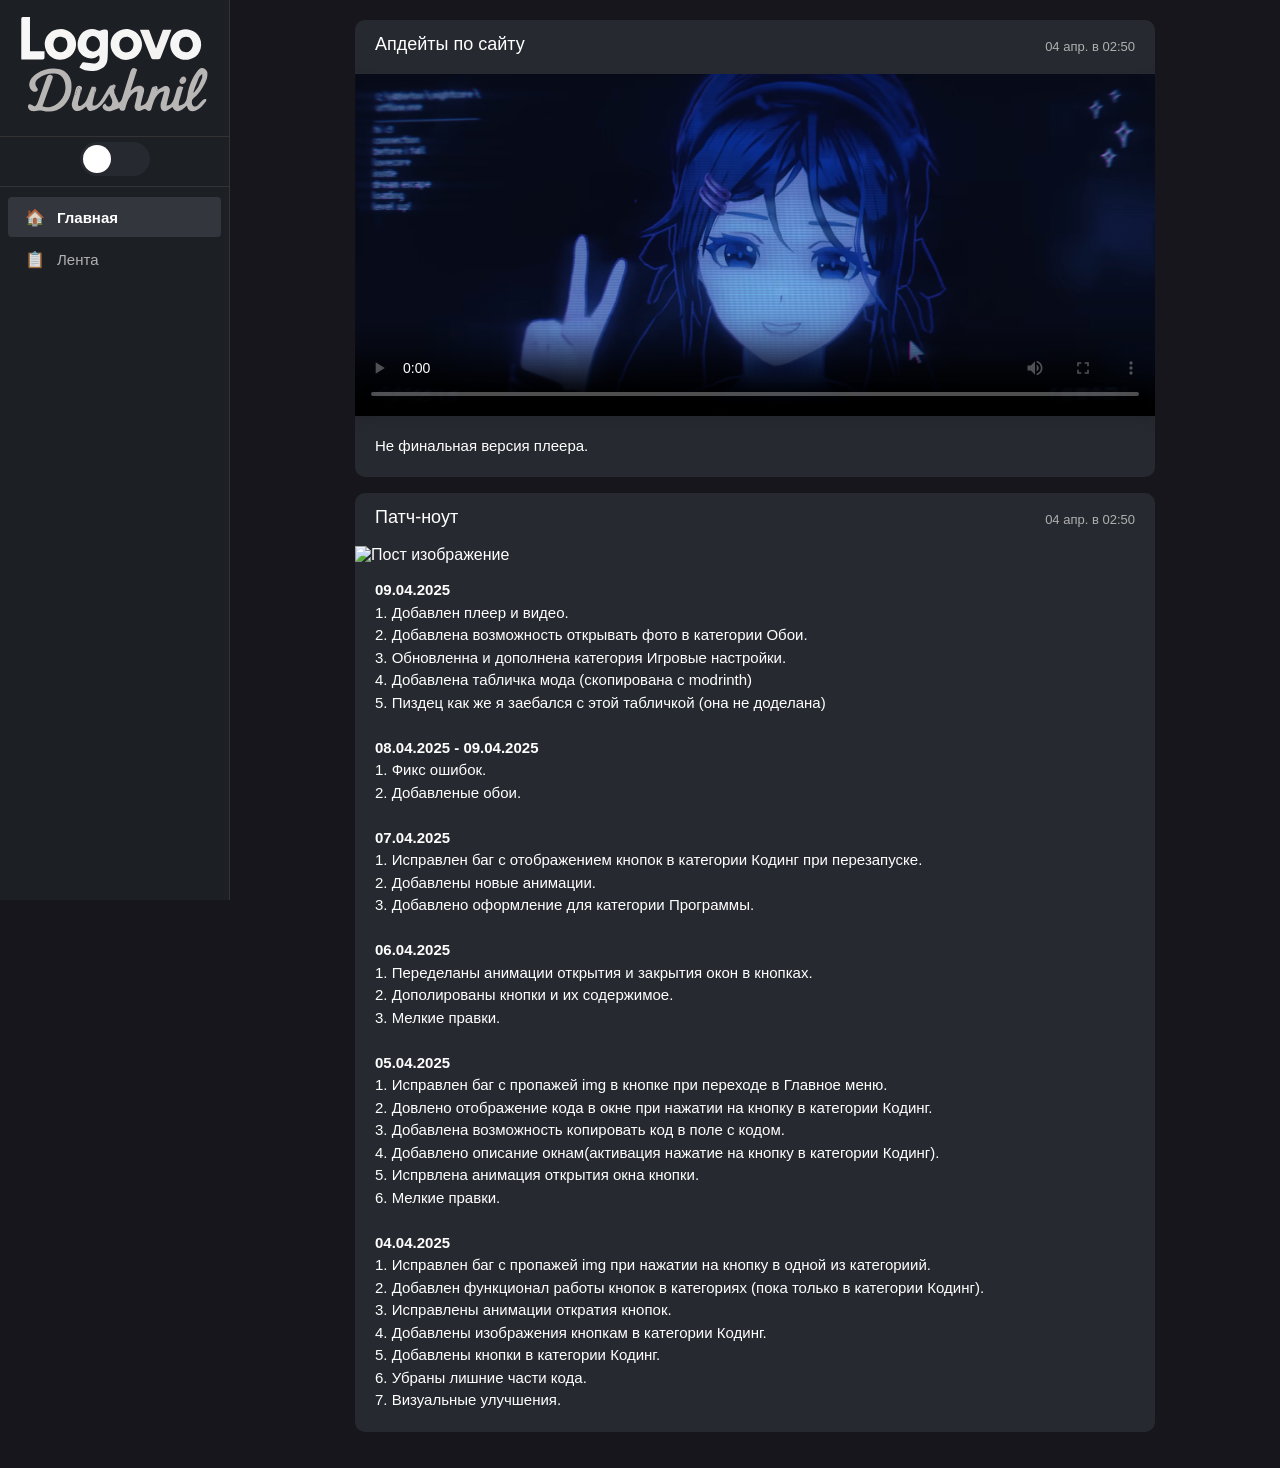
==== commit 05638d99: "Add files via upload" ====
--- a/index.html
+++ b/index.html
@@ -6,6 +6,17 @@
         <title>LogovoDushnil</title>
         <link rel="icon" href="favicon.svg" type="image/svg+xml">
         <link rel="stylesheet" href="style.css">
+
+
+        <link href="https://cdnjs.cloudflare.com/ajax/libs/video.js/8.5.2/video-js.min.css" rel="stylesheet">
+        <script src="https://cdnjs.cloudflare.com/ajax/libs/video.js/8.5.2/video.min.js"></script>
+        <link href="custom-video.css" rel="stylesheet">
+        
+        <link rel="stylesheet" href="https://cdnjs.cloudflare.com/ajax/libs/highlight.js/11.9.0/styles/github-dark.min.css">
+        <script src="https://cdnjs.cloudflare.com/ajax/libs/highlight.js/11.9.0/highlight.min.js"></script>
+        <script>hljs.highlightAll();</script>
+
+        
     </head>
 <body class="dark-theme">
     <!-- Левое навигационное меню -->
@@ -1123,14 +1134,62 @@
                     <div class="post-title">Апдейты по сайту</div>
                     <div class="post-date">04 апр. в 02:50</div>
                 </div>
-                <img src="img/miside1.gif" alt="Пост изображение" class="post-image">
+                <video id="my-video" class="video-js vjs-21-9" controls preload="auto" poster="img/1234.png">
+                    <source src="https://res.cloudinary.com/dkl7iockq/video/upload/v1744367126/123_undwnw.mp4" type="video/mp4">
+                </video>
+                <script>
+                    var player = videojs('my-video', {
+                        controls: true,
+                        preload: 'auto'
+                    });
+                    player.poster('img/1234.png');
+                </script>
                 <div class="post-caption">
+                    Не финальная версия плеера.
+                </div>
+            </div>
+            <div class="post">
+                <div class="post-header">
+                    <div class="post-title">Патч-ноут</div>
+                    <div class="post-date">04 апр. в 02:50</div>
+                </div>
+                <img src="img/main/miside1.gif" alt="Пост изображение" class="post-image">
+                <div class="post-caption">
+                    <b>09.04.2025</b><br>
+                    1. Добавлен плеер и видео.<br>
+                    2. Добавлена возможность открывать фото в категории Обои. <br>
+                    3. Обновленна и дополнена категория Игровые настройки.<br>
+                    4. Добавлена табличка мода (скопирована с modrinth)<br>
+                    5. Пиздец как же я заебался с этой табличкой (она не доделана)<br><br>
+                    
+                    <b>08.04.2025 - 09.04.2025</b><br>
+                    1. Фикс ошибок. <br>
+                    2. Добавленые обои. <br><br>
+
+                    <b>07.04.2025</b> <br>
+                    1. Исправлен баг с отображением кнопок в категории Кодинг при перезапуске.<br>
+                    2. Добавлены новые анимации.<br>
+                    3. Добавлено оформление для категории Программы.<br><br>
+
+                    <b>06.04.2025</b> <br>
+                    1. Переделаны анимации открытия и закрытия окон в кнопках.<br>
+                    2. Дополированы кнопки и их содержимое.<br>
+                    3. Мелкие правки.<br><br>
+
+                    <b>05.04.2025</b> <br>
+                    1. Исправлен баг с пропажей img в кнопке при переходе в Главное меню.<br>
+                    2. Довлено отображение кода в окне при нажатии на кнопку в категории Кодинг.<br>
+                    3. Добавлена возможность копировать код в поле с кодом.<br>
+                    4. Добавлено описание окнам(активация нажатие на кнопку в категории Кодинг).<br>
+                    5. Испрвлена анимация открытия окна кнопки.<br>
+                    6. Мелкие правки.<br><br>
+
                     <b>04.04.2025</b> <br>
                     1. Исправлен баг с пропажей img при нажатии на кнопку в одной из категориий.<br>
                     2. Добавлен функционал работы кнопок в категориях (пока только в категории Кодинг).<br>
                     3. Исправлены анимации откратия кнопок.<br>
-                    4. Добавил кнопкам в категории Кодинг изображения.<br>
-                    5. Добавил кнопки в категнории Кодинг.<br>
+                    4. Добавлены изображения кнопкам в категории Кодинг.<br>
+                    5. Добавлены кнопки в категории Кодинг.<br>
                     6. Убраны лишние части кода.<br>
                     7. Визуальные улучшения.
                 </div>
@@ -1148,7 +1207,7 @@
                         </div>
                     </div>
                     <div class="category-right">
-                        <span>04/05/2025</span>
+                        <span>18/11/2024</span>
                     </div>
                 </li>
                 
@@ -1156,11 +1215,11 @@
                     <div class="category-left">
                         <div class="category-icon">📁</div>
                         <div class="category-info">
-                            <div class="category-name">Programs</div>
+                            <div class="category-name">Программы</div>
                         </div>
                     </div>
                     <div class="category-right">
-                        <span>00/00/0000</span>
+                        <span>03/04/2025</span>
                     </div>
                 </li>
                 
@@ -1192,11 +1251,11 @@
                     <div class="category-left">
                         <div class="category-icon">🎮</div>
                         <div class="category-info">
-                            <div class="category-name">Games settings</div>
+                            <div class="category-name">Игровые настройки</div>
                         </div>
                     </div>
                     <div class="category-right">
-                        <span>00/00/0000</span>
+                        <span>02/04/2025</span>
                     </div>
                 </li>
                 
@@ -1204,11 +1263,11 @@
                     <div class="category-left">
                         <div class="category-icon">🖼️</div>
                         <div class="category-info">
-                            <div class="category-name">Wallpaper</div>
+                            <div class="category-name">Обои</div>
                         </div>
                     </div>
                     <div class="category-right">
-                        <span>00/00/0000</span>
+                        <span>22/03/2025</span>
                     </div>
                 </li>
                 
@@ -1229,7 +1288,7 @@
 <!-- Контент для категории "Coding" -->
 <div class="category-page" id="coding-page">
     <div class="category-header">
-        <div class="back-button">🠔</div>
+        <div class="back-button"><h3>🠔</h3></div>
         <div class="category-title">Кодинг</div>
     </div>
     
@@ -1247,7 +1306,7 @@
     <div class="item-grid expandable-grid">
         <div class="grid-item expandable-item" data-category="predlojka">
             <div class="item-preview">
-                <img src="img/predlojkatg.jpg" alt="Predlojka" class="item-image">
+                <img src="img/coding/predlojkatg.png" alt="Predlojka" class="item-image">
                 <div class="item-details">
                     <div class="item-title">Бот предложка TG ✅</div>
                     <div class="item-description">Python</div>
@@ -1260,14 +1319,206 @@
                     <button class="close-expanded"></button>
                 </div>
                 <div class="expanded-body">
-                    <p>Бот для получения сообщений и/или новостей от пользователей Telegram.</p>
+                    <p><b><h3>Бот для получения сообщений и/или новостей от пользователей Telegram.</h3></b></p>
+                    <p><b>1. Установка необходимых библиотек</b><br>
+                        Перед тем как начать, убедитесь, что у вас установлен Python. Откройте терминал или командную строку и выполните следующие команды для установки необходимых библиотек:</p>
+                        <div class="code-container">
+                            <div class="code-header">
+                                <span class="code-lang">Python</span>
+                                <button class="copy-btn">Копировать</button>
+                            </div>
+                            <pre><code class="language-python">pip install spotipy google-auth google-auth-oauthlib google-auth-httplib2 google-api-python-client</code></pre></div>
+                    <p><b>2. Получение API-ключа Spotify</b><br>
+                          Для взаимодействия с API Spotify вам понадобится client_id и client_secret.<br>
+                          1.Перейдите на Spotify for Developers Dashboard.<br>
+                          2. Войдите в свою учетную запись или создайте её, если у вас её ещё нет.<br>
+                          3. Создайте приложение, нажав на кнопку "Create an App".<br>
+                          4. Заполните необходимые поля и создайте приложение.<br>
+                          5. В приложении найдите Client ID и Client Secret и сохраните их — они понадобятся для кода.
+                    <p><b>3. Получение учетных данных YouTube API</b><br>
+                          Для работы с API YouTube Music потребуется создать проект в Google Cloud Console и получить файл credentials.json.
+                          1. Перейдите в Google Cloud Console.<br>
+                          2. Создайте проект (если ещё не создан).<br>
+                          3. Перейдите в "APIs & Services" → "Library" и найдите YouTube Data API v3.<br>
+                          4. Включите API для вашего проекта.<br>
+                          5. Перейдите в "APIs & Services" → "Credentials" и создайте учетные данные (Create Credentials).<br>
+                          6. Выберите OAuth client ID.<br>
+                          7. Выберите Desktop App в качестве типа приложения.<br>
+                          8. Скачайте файл credentials.json и сохраните его в ту же папку, где будет находиться ваш Python-скрипт.
+                    <p><b>4. Использование скрипта</b><br>
+                          1. Сохраните скрипт в файл с расширением .py, например, SpotifyToYouTube.py.<br>
+                          2. Убедитесь, что файл credentials.json находится в той же папке.<br>
+                          3. Вставьте ваш client_id и client_secret Spotify, а также ID плейлистов.<br>
+                          - Spotify Playlist ID можно получить из ссылки: это часть после playlist/.<br>
+                          - YouTube Playlist ID можно получить из ссылки на ваш плейлист (часть после list=).<br>
+                          5. Запустите скрипт <br>
+                          <div class="code-container">
+                            <div class="code-header">
+                                <span class="code-lang">Python</span>
+                                <button class="copy-btn">Копировать</button>
+                            </div>
+                            <pre><code class="language-python">python SpotifyToYouTube.py</code></pre></div>
+                    <p><b><h3>Код бота</h3></b>
+                    <div class="code-container">
+                        <div class="code-header">
+                            <span class="code-lang">Python</span>
+                            <button class="copy-btn">Копировать</button>
+                        </div>
+                    <pre><code class="language-python">import logging
+from telegram import Update, InputMediaPhoto, InputMediaVideo
+from telegram.ext import ApplicationBuilder, CommandHandler, MessageHandler, filters
+import asyncio
+
+ADMIN_ID = YOUR_ADMIN_ID  # Замени свой ID администратора
+BOT_TOKEN = 'YOUR _BOT_TOKEN'  # Замени на токен своего бота
+
+banned_users = {}
+
+async def start(update: Update, context) -> None:
+    await update.message.reply_text(
+        "Привіт! Надішли мені новину, i я передам її адміністрції для розгляду."
+    )
+
+async def ban(update: Update, context) -> None:
+    if update.effective_user.id == ADMIN_ID:
+        if context.args:
+            username = context.args[0]
+            banned_users[username] = True
+            await update.message.reply_text(f"Користувач {username} заблокований.")
+        else:
+            await update.message.reply_text("Використання: /ban @username")
+    else:
+        await update.message.reply_text("Ви не маєте прав для цієї команди.")
+
+async def unban(update: Update, context) -> None:
+    if update.effective_user.id == ADMIN_ID:
+        if context.args:
+            username = context.args[0]
+            if username in banned_users:
+                del banned_users[username]
+                await update.message.reply_text(f"Користувач {username} розблокований.")
+            else:
+                await update.message.reply_text(f"Користувач {username} не заблокований.")
+        else:
+            await update.message.reply_text("Використання: /unban @username")
+    else:
+        await update.message.reply_text("Ви не маєте прав для цієї команди.")
+
+def is_banned(user) -> bool:
+    return f"@{user.username}" in banned_users if user.username else False
+
+async def handle_message(update: Update, context) -> None:
+    user = update.message.from_user
+    if is_banned(user):
+        await update.message.reply_text("Ви заблоковані та не можете надсилати повідомлення.")
+        return
+
+    user_message = update.message.text_html
+    admin_message = f"Нове повідомлення від @{user.username} (ID: {user.id}):\n\n{user_message}"
+
+    await context.bot.send_message(
+        chat_id=ADMIN_ID,
+        text=admin_message,
+        parse_mode="HTML"
+    )
+
+    await update.message.reply_text("Новину надіслано на розгляд.")
+
+media_groups = {}
+
+async def handle_media_group(update: Update, context) -> None:
+    user = update.message.from_user
+    if is_banned(user):
+        await update.message.reply_text("Ви заблоковані та не можете надсилати повідомлення.")
+        return
+
+    username = f"@{user.username}" if user.username else f"User ID: {user.id}"
+    media_group_id = update.message.media_group_id
+    caption = update.message.caption_html if update.message.caption else ""
+
+    if media_group_id:
+        if media_group_id not in media_groups:
+            media_groups[media_group_id] = []
+
+        if update.message.photo:
+            best_photo = update.message.photo[-1]
+            media_groups[media_group_id].append(
+                InputMediaPhoto(
+                    media=best_photo.file_id,
+                    caption=f"Повідомлення від {username}\n\n{caption}" if len(media_groups[media_group_id]) == 0 else "",
+                    parse_mode="HTML"
+                )
+            )
+        elif update.message.video:
+            media_groups[media_group_id].append(
+                InputMediaVideo(
+                    media=update.message.video.file_id,
+                    caption=f"Повідомлення від {username}\n\n{caption}" if len(media_groups[media_group_id]) == 0 else "",
+                    parse_mode="HTML"
+                )
+            )
+
+        if len(media_groups[media_group_id]) > 1:
+            await context.bot.send_media_group(chat_id=ADMIN_ID, media=media_groups[media_group_id])
+            await update.message.reply_text("Новину надіслано на розгляд.")
+            del media_groups[media_group_id]
+
+    else:
+        if update.message.photo:
+            best_photo = update.message.photo[-1]
+            await context.bot.send_photo(
+                chat_id=ADMIN_ID,
+                photo=best_photo.file_id,
+                caption=f"Повідомлення від {username}\n\n{caption}",
+                parse_mode="HTML"
+            )
+        elif update.message.video:
+            await context.bot.send_video(
+                chat_id=ADMIN_ID,
+                video=update.message.video.file_id,
+                caption=f"Повідомлення від {username}\n\n{caption}",
+                parse_mode="HTML"
+            )
+
+        await update.message.reply_text("Новину надіслано на розгляд.")
+
+async def main() -> None:
+    application = ApplicationBuilder().token(BOT_TOKEN).build()
+
+    application.add_handler(CommandHandler('start', start))
+    application.add_handler(CommandHandler('ban', ban))
+    application.add_handler(CommandHandler('unban', unban))
+
+    application.add_handler(MessageHandler(filters.TEXT & ~filters.COMMAND, handle_message))
+    application.add_handler(MessageHandler(filters.PHOTO | filters.VIDEO, handle_media_group))
+
+    await application.initialize()
+    await application.start()
+    await application.updater.start_polling()
+
+    try:
+        await asyncio.Event().wait()
+    except asyncio.CancelledError:
+        print("Завершение работы бота...")
+    finally:
+        if application.updater.running:
+            await application.updater.stop()
+
+        await application.stop()
+        await application.shutdown()
+
+if __name__ == '__main__':
+    try:
+        asyncio.run(main())
+    except KeyboardInterrupt:
+        print("Бот остановлен вручную.")</code></pre></div>
                 </div>
             </div>
         </div>
         
         <div class="grid-item expandable-item" data-category="transfer">
             <div class="item-preview">
-                <img src="img/spottoyoutube.png" alt="Transfer" class="item-image">
+                <img src="img/coding/spottoyoutube.png" alt="Transfer" class="item-image">
                 <div class="item-details">
                     <div class="item-title">Spotify to Youtube ☑️</div>
                     <div class="item-description">Python</div>
@@ -1280,16 +1531,160 @@
                     <button class="close-expanded"></button>
                 </div>
                 <div class="expanded-body">
-                    <p>Код для переноса плейлистов из Spotify в YouTube.</p>
+                    <p><h3>Код для переноса плейлистов из Spotify в YouTube.</h3></p>
+                    
+                    <div class="code-container">
+                        <div class="code-header">
+                            <span class="code-lang">Python</span>
+                            <button class="copy-btn">Копировать</button>
+                        </div>
+                    <pre><code class="language-python">import os
+import json
+import spotipy
+from spotipy.oauth2 import SpotifyOAuth
+from google_auth_oauthlib.flow import InstalledAppFlow
+from googleapiclient.discovery import build
+import pickle
+import google.auth.exceptions
+from google.auth.transport.requests import Request
+
+# Конфигурация Spotify API
+SPOTIFY_CLIENT_ID = 'ВАШ ID КЛИЕНТА'
+SPOTIFY_CLIENT_SECRET = 'ВАШ СЕКРЕТ КЛИЕНТА'
+SPOTIFY_REDIRECT_URI = 'ttp://localhost:8888/callback'
+SPOTIFY_SCOPE = 'playlist-read-private'
+
+# Конфигурация YouTube API
+YOUTUBE_SCOPES = ["https://www.googleapis.com/auth/youtube"]
+CREDENTIALS_FILE = 'ВАШ ПУТЬ К ФАЙЛУ credentials.json'
+
+def authenticate_spotify():
+    sp = spotipy.Spotify(auth_manager=SpotifyOAuth(client_id=SPOTIFY_CLIENT_ID,
+                                                   client_secret=SPOTIFY_CLIENT_SECRET,
+                                                   redirect_uri=SPOTIFY_REDIRECT_URI,
+                                                   scope=SPOTIFY_SCOPE))
+    return sp
+
+def authenticate_youtube():
+    creds = None
+    # Проверка на наличие токена
+    if os.path.exists("token_youtube.pkl"):
+        with open("token_youtube.pkl", "rb") as token:
+            creds = pickle.load(token)
+
+    # Если токен отсутствует или его нужно обновить
+    if not creds or not creds.valid:
+        if creds and creds.expired and creds.refresh_token:
+            try:
+                creds.refresh(Request())  # Попытка обновления токена
+                with open("token_youtube.pkl", "wb") as token:
+                    pickle.dump(creds, token)
+            except google.auth.exceptions.RefreshError:
+                # Если токен нельзя обновить, проводим новую аутентификацию
+                creds = None
+        
+        if not creds:  # Если токен не найден или не обновился, начнем заново
+            flow = InstalledAppFlow.from_client_secrets_file(CREDENTIALS_FILE, YOUTUBE_SCOPES)
+            creds = flow.run_local_server(port=0)
+            with open("token_youtube.pkl", "wb") as token:
+                pickle.dump(creds, token)
+
+    youtube = build("youtube", "v3", credentials=creds)
+    return youtube
+
+def get_spotify_tracks(sp, playlist_id, offset=0, limit=50):
+    results = sp.playlist_items(playlist_id, offset=offset, limit=limit, fields='items(track(name,artists(name)))')
+    tracks = []
+    for item in results['items']:
+        track = item['track']
+        if track:
+            track_name = track['name']
+            # Проверяем наличие ключа 'artists' и обрабатываем его отсутствие
+            if 'artists' in track:
+                artist_name = ', '.join([artist['name'] for artist in track['artists']])
+                tracks.append(f"{track_name} {artist_name}")
+            else:
+                print(f"Пропущен трек '{track_name}' из-за отсутствия информации об исполнителе")
+    return tracks
+
+def add_to_youtube_playlist(youtube, playlist_id, song_query):
+    request = youtube.search().list(
+        part="snippet",
+        q=song_query,
+        maxResults=1
+    )
+    response = request.execute()
+    
+    # Проверка на наличие результатов поиска
+    if response['items']:
+        video_item = response['items'][0]
+        # Проверка, существует ли 'id' и 'videoId' в ответе
+        if 'id' in video_item and 'videoId' in video_item['id']:
+            video_id = video_item['id']['videoId']
+            youtube.playlistItems().insert(
+                part="snippet",
+                body={
+                    "snippet": {
+                        "playlistId": playlist_id,
+                        "resourceId": {
+                            "kind": "youtube#video",
+                            "videoId": video_id
+                        }
+                    }
+                }
+            ).execute()
+        else:
+            print(f"Видео не найдено для запроса '{song_query}'.")
+    else:
+        print(f"Нет результатов поиска для запроса '{song_query}'.")
+
+def main():
+    # Аутентификация
+    sp = authenticate_spotify()
+    youtube = authenticate_youtube()
+
+    # ID плейлиста Spotify и YouTube
+    spotify_playlist_id = 'ВАШ ID ПЛЕЙЛИСТА SPOTIFY'
+    youtube_playlist_id = 'ВАШ ID ПЛЕЙЛИСТА YOUTUBE'
+
+    # Получение треков
+    offset = 0
+    limit = 50
+    try:
+        with open("progress.json", "r") as f:
+            progress = json.load(f)
+            offset = progress.get("offset", 0)
+    except FileNotFoundError:
+        progress = {"offset": 0}
+
+    tracks = get_spotify_tracks(sp, spotify_playlist_id, offset=offset, limit=limit)
+
+    for track in tracks:
+        # Вывод информации о переносимом треке
+        print(f"Перенос трека: {track}")
+        
+        add_to_youtube_playlist(youtube, youtube_playlist_id, track)
+        offset += 1
+        progress["offset"] = offset
+        with open("progress.json", "w") as f:
+            json.dump(progress, f)
+
+        # Ограничение по количеству запросов
+        if offset % 50 == 0:
+            print("Достигнут лимит запросов на сегодня, попробуйте снова завтра.")
+            break
+
+if __name__ == "__main__":
+    main()</code></pre></div>
                 </div>
             </div>
         </div>
         
         <div class="grid-item expandable-item" data-category="logdushbot">
             <div class="item-preview">
-                <img src="img/ebakabot.jpg" alt="Logdushbot" class="item-image">
-                <div class="item-details">
-                    <div class="item-title">Бот Логова Душнилы ✅</div>
+                <img src="img/coding/ebakabot.jpg" alt="Logdushbot" class="item-image">
+                <div class="item-details">
+                    <div class="item-title">Бот Логова Душнил ✅</div>
                     <div class="item-description">Python</div>
                 </div>
             </div>
@@ -1300,14 +1695,171 @@
                     <button class="close-expanded"></button>
                 </div>
                 <div class="expanded-body">
-                    <p>Лучший бот для проведения репрессий в вашем Telegram-чате.</p>
+                    <p><h3>Лучший бот для проведения репрессий в вашем Telegram-чате.</h3></p>
+                    <div class="code-container">
+                        <div class="code-header">
+                            <span class="code-lang">Python</span>
+                            <button class="copy-btn">Копировать</button>
+                        </div>
+                        <pre><code class="language-python">import random
+from telegram import Update, ChatPermissions
+from telegram.ext import Application, CommandHandler, MessageHandler, filters, ContextTypes
+import datetime
+import asyncio
+
+async def raketka(update: Update, context: ContextTypes.DEFAULT_TYPE) -> None:
+    user = update.message.from_user
+    chat_id = update.message.chat_id
+    command_message = update.message
+
+    # Проверка на необходимость извинений
+    if context.user_data.get('awaiting_apology'):
+        until_date = datetime.datetime.now() + datetime.timedelta(minutes=60)
+        await context.bot.restrict_chat_member(
+            chat_id=chat_id,
+            user_id=user.id,
+            permissions=ChatPermissions(can_send_messages=False),
+            until_date=until_date
+        )
+        response = await update.message.reply_text(
+            "Ты проигнорировал требование извиниться и теперь отправляешься в мут на 1 час."
+        )
+        context.user_data['awaiting_apology'] = False
+        asyncio.create_task(schedule_message_deletion(context, chat_id, [command_message.message_id, response.message_id]))
+        return
+
+    outcome = random.choices(['none', 'mute', 'ban', 'admin', 'rasstrel'], weights=[45, 45, 5, 1, 15], k=1)[0]
+
+    if outcome == 'mute':
+        until_date = datetime.datetime.now() + datetime.timedelta(minutes=15)
+        await context.bot.restrict_chat_member(
+            chat_id=chat_id,
+            user_id=user.id,
+            permissions=ChatPermissions(can_send_messages=False),
+            until_date=until_date
+        )
+        response = await update.message.reply_text(
+            "В этот раз тебе повезло, и санитары уже проводят тебя в палату на целых 15 минут, подумай над своим поведением, слейв."
+        )
+        asyncio.create_task(schedule_message_deletion(context, chat_id, [command_message.message_id, response.message_id]))
+
+    elif outcome == 'ban':
+        response = await update.message.reply_text(
+            "Тебе несказанно повезло, ты будешь забанен через 10 секунд. У тебя есть время для последнего слова!"
+        )
+        asyncio.create_task(schedule_message_deletion(context, chat_id, [command_message.message_id, response.message_id]))
+        asyncio.create_task(handle_ban(context, chat_id, user.id))
+
+    elif outcome == 'admin':
+        await context.bot.promote_chat_member(
+            chat_id=chat_id,
+            user_id=user.id,
+            can_manage_chat=True,
+            can_delete_messages=True
+        )
+        response = await update.message.reply_text(
+            "Партия тобой не довольна, так как ты получил админские права на 3 минуты."
+        )
+        asyncio.create_task(revoke_admin_rights(context, chat_id, user.id, response))
+
+    elif outcome == 'rasstrel':
+        response = await update.message.reply_text(
+            "Ты пользуешься ботом, но делаешь это без уважения. Напиши в чат: «Я прошу прощения у бота за то, что использую его в своих корыстных целях», и, может быть, я тебя прощу. У тебя есть полторы минуты"
+        )
+        context.user_data['awaiting_apology'] = True
+        context.user_data['timeout_task'] = asyncio.create_task(timeout_check(update, context))
+        context.user_data['expected_apology'] = "Я прошу прощения у бота за то, что использую его в своих корыстных целях"
+        asyncio.create_task(schedule_message_deletion(context, chat_id, [command_message.message_id, response.message_id]))
+
+    else:
+        response = await update.message.reply_text(
+            "В этот раз тебе не повезло, и ты ничего не выиграл, ну тупо лох."
+        )
+        asyncio.create_task(schedule_message_deletion(context, chat_id, [command_message.message_id, response.message_id]))
+
+async def handle_text(update: Update, context: ContextTypes.DEFAULT_TYPE) -> None:
+    if context.user_data.get('awaiting_apology') and context.user_data.get('expected_apology'):
+        user_text = update.message.text
+        expected_text = context.user_data['expected_apology']
+        
+        if user_text.strip() == expected_text:
+            # Случайное прощение или наказание
+            forgive = random.choice([True, False])
+            if forgive:
+                context.user_data['awaiting_apology'] = False
+                context.user_data['expected_apology'] = None
+                await update.message.reply_text("Спасибо за извинения, на этот раз я тебя прощаю.")
+            else:
+                # Если бот не прощает — мут на 30 минут
+                context.user_data['awaiting_apology'] = False
+                until_date = datetime.datetime.now() + datetime.timedelta(minutes=30)
+                await context.bot.restrict_chat_member(
+                    chat_id=update.message.chat_id,
+                    user_id=update.message.from_user.id,
+                    permissions=ChatPermissions(can_send_messages=False),
+                    until_date=until_date
+                )
+                await update.message.reply_text("Твое извинение звучит неискренне, так что, старина, сьеби нахуй на 30 минут.")
+        else:
+            await update.message.reply_text("Это не то, что я просил сказать. Попробуй снова.")
+
+async def handle_ban(context: ContextTypes.DEFAULT_TYPE, chat_id: int, user_id: int):
+    await asyncio.sleep(10)
+    await context.bot.ban_chat_member(chat_id=chat_id, user_id=user_id)
+    unban_response = await context.bot.send_message(chat_id, "Время истекло! Ты забанен на 1 минуту.")
+    await asyncio.sleep(60)
+    await context.bot.unban_chat_member(chat_id=chat_id, user_id=user_id)
+    await context.bot.send_message(chat_id, "Ты был разбанен через 1 минуту. Добро пожаловать обратно!")
+
+async def revoke_admin_rights(context: ContextTypes.DEFAULT_TYPE, chat_id: int, user_id: int, response):
+    await asyncio.sleep(180)
+    await context.bot.promote_chat_member(
+        chat_id=chat_id,
+        user_id=user_id,
+        can_manage_chat=False,
+        can_delete_messages=False
+    )
+    revoke_response = await context.bot.send_message(chat_id, "Твои админские права истекли через 3 минуты.")
+    asyncio.create_task(schedule_message_deletion(context, chat_id, [response.message_id, revoke_response.message_id]))
+
+async def timeout_check(update: Update, context: ContextTypes.DEFAULT_TYPE):
+    await asyncio.sleep(90)
+    if context.user_data.get('awaiting_apology'):
+        context.user_data['awaiting_apology'] = False
+        until_date = datetime.datetime.now() + datetime.timedelta(minutes=60)
+        await context.bot.restrict_chat_member(
+            chat_id=update.message.chat_id,
+            user_id=update.message.from_user.id,
+            permissions=ChatPermissions(can_send_messages=False),
+            until_date=until_date
+        )
+        await context.bot.send_message(update.message.chat_id, "Ты думаешь что самый умный? Даю тебе 1 час на подумать")
+
+async def schedule_message_deletion(context: ContextTypes.DEFAULT_TYPE, chat_id: int, message_ids: list[int]):
+    await asyncio.sleep(900)  # Удаление через 15 минут
+    for message_id in message_ids:
+        try:
+            await context.bot.delete_message(chat_id, message_id)
+        except:
+            pass
+
+def main():
+    application = Application.builder().token('ТОКЕН ВАШЕГО БОТА').build()
+
+    application.add_handler(CommandHandler("raketka", raketka))
+    application.add_handler(MessageHandler(filters.TEXT & ~filters.COMMAND, handle_text))
+
+    application.run_polling()
+
+if __name__ == "__main__":
+    main()</code></pre></div>
                 </div>
             </div>
         </div>
         
         <div class="grid-item expandable-item" data-category="dowyou">
             <div class="item-preview">
-                <img src="img/downloaderyotube.png" alt="Dowyou" class="item-image">
+                <img src="img/coding/downloaderyotube.png" alt="Dowyou" class="item-image">
                 <div class="item-details">
                     <div class="item-title">Downloader YouTube ❌</div>
                     <div class="item-description">Python</div>
@@ -1320,14 +1872,58 @@
                     <button class="close-expanded"></button>
                 </div>
                 <div class="expanded-body">
-                    <p>Программа для скачивания музыки/видео из YouTube / YouTube Music — ЗАБРОШЕНО</p>
+                    <p><h3>Программа для скачивания музыки/видео из YouTube / YouTube Music — ЗАБРОШЕНО</h3></p>
+                    <p>Для установки библиотеки yt-dlp выполните команду:</p>
+                    <div class="code-container">
+                        <div class="code-header">
+                            <span class="code-lang">Python</span>
+                            <button class="copy-btn">Копировать</button>
+                        </div>
+                        <pre><code class="language-python">pip install yt-dlp</code></pre></div>
+                        <p><h3>Код</h3></p>
+                        <div class="code-container">
+                        <div class="code-header">
+                            <span class="code-lang">Python</span>
+                            <button class="copy-btn">Копировать</button>
+                        </div>
+                        <pre><code class="language-python">import os
+import yt_dlp
+
+def download_music_from_youtube(link, output_path):
+    if not os.path.exists(output_path):
+        os.makedirs(output_path)
+
+    error_log_file = os.path.join(output_path, "download_errors.txt")
+
+    ydl_opts = {
+        'format': 'bestaudio/best',
+        'outtmpl': os.path.join(output_path, '%(title)s.%(ext)s'),
+        'noplaylist': False, 
+        'quiet': True,
+        'no_warnings': True,
+        'ignoreerrors': True,
+        'postprocessors': []
+    }
+
+    with yt_dlp.YoutubeDL(ydl_opts) as ydl:
+        try:
+            ydl.download([link])
+        except Exception as e:
+            with open(error_log_file, 'a') as error_log:
+                error_log.write(f"Error downloading {link}: {str(e)}\n")
+
+if __name__ == "__main__":
+    link = input("Enter the YouTube Music song or playlist URL: ").strip()
+    output_path = input("Enter the full path where you want the music to be saved: ").strip()
+
+    download_music_from_youtube(link, output_path)</code></pre></div>
                 </div>
             </div>
         </div>
 
         <div class="grid-item expandable-item" data-category="botsms">
             <div class="item-preview">
-                <img src="img/myoneloveolddidus.png" alt="botsms" class="item-image">
+                <img src="img/coding/myoneloveolddidus.png" alt="botsms" class="item-image">
                 <div class="item-details">
                     <div class="item-title">Бот для отправки смс ❌</div>
                     <div class="item-description">Python</div>
@@ -1340,7 +1936,37 @@
                     <button class="close-expanded"></button>
                 </div>
                 <div class="expanded-body">
-                    <p>Бот для отправки смс от лица бота — ЗАБРОШЕНО</p>
+                    <p><h3>Бот для отправки смс от лица бота — ЗАБРОШЕНО</h3></p>
+                    <div class="code-container">
+                        <div class="code-header">
+                            <span class="code-lang">Python</span>
+                            <button class="copy-btn">Копировать</button>
+                        </div>
+                        <pre><code class="language-python">from telegram import Update
+from telegram.ext import ApplicationBuilder, CommandHandler, MessageHandler, filters, CallbackContext
+
+# Вставьте сюда ваш токен
+TOKEN = 'Ваш токен'
+
+async def start(update: Update, context: CallbackContext) -> None:
+    await update.message.reply_text('Привет! Я бот, который будет отправлять сообщения твоему другу. Напиши мне сообщение и я отправлю его.')
+
+async def handle_message(update: Update, context: CallbackContext) -> None:
+    # Здесь укажите ID вашего друга
+    friend_chat_id = 'айди вашего товарища'
+    message = update.message.text
+    await context.bot.send_message(chat_id=friend_chat_id, text=message)
+
+def main():
+    application = ApplicationBuilder().token(TOKEN).build()
+
+    application.add_handler(CommandHandler("start", start))
+    application.add_handler(MessageHandler(filters.TEXT & ~filters.COMMAND, handle_message))
+
+    application.run_polling()
+
+if __name__ == '__main__':
+    main()</code></pre></div>
                 </div>
             </div>
         </div>
@@ -1350,8 +1976,8 @@
 <!-- Контент для категории "Programs" -->
 <div class="category-page" id="programs-page">
     <div class="category-header">
-        <div class="back-button">🠔</div>
-        <div class="category-title">Programs</div>
+        <div class="back-button"><h3>🠔</h3></div>
+        <div class="category-title">Программы</div>
     </div>
     
     <div class="post">
@@ -1364,88 +1990,135 @@
             </div>
         </div>
     </div>
-    
     <div class="item-grid expandable-grid">
-        <div class="grid-item expandable-item" data-category="editors">
-            <div class="item-preview">
-                <img src="https://via.placeholder.com/300x200/4a76a8/ffffff?text=Editors" alt="Редакторы" class="item-image">
-                <div class="item-details">
-                    <div class="item-title">Текстовые редакторы</div>
-                    <div class="item-description">VS Code, Sublime, Notepad++</div>
-                </div>
-            </div>
-            
-            <div class="item-expanded-content">
-                <div class="expanded-header">
-                    <h2>Текстовые редакторы</h2>
-                    <button class="close-expanded"></button>
-                </div>
-                <div class="expanded-body">
-                    <p>Набор текстовых редакторов с моими конфигурациями и плагинами для разработки.</p>
-
-                </div>
-            </div>
-        </div>
-        
-        <div class="grid-item expandable-item" data-category="utilities">
-            <div class="item-preview">
-                <img src="https://via.placeholder.com/300x200/4a76a8/ffffff?text=Utilities" alt="Утилиты" class="item-image">
-                <div class="item-details">
-                    <div class="item-title">Системные утилиты</div>
-                    <div class="item-description">Оптимизация и настройка</div>
-                </div>
-            </div>
-            
-            <div class="item-expanded-content">
-                <div class="expanded-header">
-                    <h2>Системные утилиты</h2>
-                    <button class="close-expanded"></button>
-                </div>
-                <div class="expanded-body">
-                    <p>Полезные утилиты для оптимизации, настройки и мониторинга системы.</p>
+        <div class="grid-item expandable-item" data-category="freemove">
+            <div class="item-preview">
+                <img src="img/programs/freemove.png" alt="Freemove" class="item-image">
+                <div class="item-details">
+                    <div class="item-title">FreeMove</div>
+                    <div class="item-description">PC</div>
+                </div>
+            </div>
+            
+            <div class="item-expanded-content">
+                <div class="expanded-header">
+                    <h2>FreeMove</h2>
+                    <button class="close-expanded"></button>
+                </div>
+                <div class="expanded-body">
+                    <p>Програ для переноса екзешных файлов с диска на диск, имбовая штука. Переносил танки (100гб) с диска с на д и всё ок</p>
+
+                </div>
+            </div>
+        </div>
+        
+        <div class="grid-item expandable-item" data-category="office">
+            <div class="item-preview">
+                <img src="img/programs/office.png" alt="Office" class="item-image">
+                <div class="item-details">
+                    <div class="item-title">Office</div>
+                    <div class="item-description">PC</div>
+                </div>
+            </div>
+            
+            <div class="item-expanded-content">
+                <div class="expanded-header">
+                    <h2>Test</h2>
+                    <button class="close-expanded"></button>
+                </div>
+                <div class="expanded-body">
+                    <p>Test</p>
                     
                 </div>
             </div>
         </div>
         
-        <div class="grid-item expandable-item" data-category="games">
-            <div class="item-preview">
-                <img src="https://via.placeholder.com/300x200/4a76a8/ffffff?text=Games" alt="Игры" class="item-image">
-                <div class="item-details">
-                    <div class="item-title">Игровые лаунчеры</div>
-                    <div class="item-description">Steam, Epic Games, Battle.net</div>
-                </div>
-            </div>
-            
-            <div class="item-expanded-content">
-                <div class="expanded-header">
-                    <h2>Игровые лаунчеры</h2>
-                    <button class="close-expanded"></button>
-                </div>
-                <div class="expanded-body">
-                    <p>Коллекция игровых лаунчеров и платформ для установки и управления играми.</p>
+        <div class="grid-item expandable-item" data-category="pycharm">
+            <div class="item-preview">
+                <img src="img/programs/pycharm.png" alt="Pycharm" class="item-image">
+                <div class="item-details">
+                    <div class="item-title">PyCharm-Community</div>
+                    <div class="item-description">PC</div>
+                </div>
+            </div>
+            
+            <div class="item-expanded-content">
+                <div class="expanded-header">
+                    <h2>Test</h2>
+                    <button class="close-expanded"></button>
+                </div>
+                <div class="expanded-body">
+                    <p>Test</p>
                     
                 </div>
             </div>
         </div>
         
-        <div class="grid-item expandable-item" data-category="media">
-            <div class="item-preview">
-                <img src="https://via.placeholder.com/300x200/4a76a8/ffffff?text=Media" alt="Медиа" class="item-image">
-                <div class="item-details">
-                    <div class="item-title">Медиа программы</div>
-                    <div class="item-description">Видео, аудио, изображения</div>
-                </div>
-            </div>
-            
-            <div class="item-expanded-content">
-                <div class="expanded-header">
-                    <h2>Медиа программы</h2>
-                    <button class="close-expanded"></button>
-                </div>
-                <div class="expanded-body">
-                    <p>Программы для работы с мультимедийным контентом: видео, аудио и изображениями.</p>
+        <div class="grid-item expandable-item" data-category="Voice">
+            <div class="item-preview">
+                <img src="img/programs/translate.png" alt="Voice" class="item-image">
+                <div class="item-details">
+                    <div class="item-title">Voice Over Translation</div>
+                    <div class="item-description">PC</div>
+                </div>
+            </div>
+            
+            <div class="item-expanded-content">
+                <div class="expanded-header">
+                    <h2>Test</h2>
+                    <button class="close-expanded"></button>
+                </div>
+                <div class="expanded-body">
+                    <p>Test</p>
                     
+                </div>
+            </div>
+        </div>
+        <div class="grid-item expandable-item" data-category="minecraft">
+            <div class="item-preview">
+                <img src="img/programs/minecraft.png" alt="Minecraft" class="item-image">
+                <div class="item-details">
+                    <div class="item-title">Minecraft</div>
+                    <div class="item-description">Моды и плагины</div>
+                </div>
+            </div>
+            
+            <div class="item-expanded-content">
+                <div class="expanded-header">
+                    <h2>Minecraft моды и плагины</h2>
+                    <button class="close-expanded"></button>
+                </div>
+                <div class="expanded-body">
+                    <p><h3>Рекомендуемые моды для Minecraft</h3></p>
+                    
+                    <div class="fabric-card">
+                        <div class="fabric-header">
+                            <img class="fabric-icon" src="https://cdn.modrinth.com/data/P7dR8mSH/icon.png" alt="Fabric API">
+                            <div class="fabric-title">
+                                <h3 class="fabric-name">Fabric API <span class="fabric-author">by <a href="#">modmuss50</a></span></h3>
+                                <p class="fabric-description">Lightweight and modular API providing common hooks and intercompatibility measures utilized by mods using the Fabric toolchain.</p>
+                            </div>
+                        </div>
+                        <div class="fabric-tags">
+                            <span class="fabric-tag"><svg xmlns="http://www.w3.org/2000/svg" width="16" height="16" fill="none" stroke="currentColor" stroke-linecap="round" stroke-linejoin="round" stroke-width="2" viewBox="0 0 24 24"><circle cx="12" cy="12" r="10"></circle><path d="M2 12h20M12 2a15.3 15.3 0 0 1 4 10 15.3 15.3 0 0 1-4 10 15.3 15.3 0 0 1-4-10 15.3 15.3 0 0 1 4-10"></path></svg> Client or server</span>
+                            <span class="fabric-tag"><svg viewBox="0 0 24 24" width="16" height="16" fill="none" stroke="currentColor" stroke-width="2" stroke-linecap="round" stroke-linejoin="round"><path d="M4 19.5A2.5 2.5 0 0 1 6.5 17H20"></path><path d="M6.5 2H20v20H6.5A2.5 2.5 0 0 1 4 19.5v-15A2.5 2.5 0 0 1 6.5 2z"></path></svg> Library</span>
+                            <span class="fabric-tag"><svg xmlns="http://www.w3.org/2000/svg" width="16" height="16" fill="none" stroke="currentColor" stroke-width="2" viewBox="0 0 24 24"><path d="M22 12h-4l-3 9L9 3l-3 9H2"></path></svg> Fabric</span>
+                        </div>
+                        <div class="fabric-stats">
+                            <div class="fabric-stat downloads">
+                                <svg xmlns="http://www.w3.org/2000/svg" width="16" height="16" fill="none" stroke="currentColor" stroke-width="2" viewBox="0 0 24 24"><path stroke-linecap="round" stroke-linejoin="round" d="M4 16v1a3 3 0 0 0 3 3h10a3 3 0 0 0 3-3v-1m-4-4-4 4m0 0-4-4m4 4V4"></path></svg>
+                                <span>44.86M downloads</span>
+                            </div>
+                            <div class="fabric-stat followers">
+                                <svg xmlns="http://www.w3.org/2000/svg" width="16" height="16" fill="none" stroke="currentColor" stroke-width="2" viewBox="0 0 24 24"><path stroke-linecap="round" stroke-linejoin="round" d="M4.318 6.318a4.5 4.5 0 0 0 0 6.364L12 20.364l7.682-7.682a4.5 4.5 0 0 0-6.364-6.364L12 7.636l-1.318-1.318a4.5 4.5 0 0 0-6.364 0"></path></svg>
+                                <span>17.5k followers</span>
+                            </div>
+                            <div class="fabric-stat updated">
+                                <svg xmlns="http://www.w3.org/2000/svg" width="16" height="16" fill="none" stroke="currentColor" stroke-width="2" viewBox="0 0 24 24"><path stroke-linecap="round" stroke-linejoin="round" d="M1 4v6h6M23 20v-6h-6"></path><path d="M20.49 9A9 9 0 0 0 5.64 5.64L1 10m22 4-4.64 4.36A9 9 0 0 1 3.51 15"></path></svg>
+                                <span>Updated 4 hours ago</span>
+                            </div>
+                        </div>
+                    </div>
                 </div>
             </div>
         </div>
@@ -1455,7 +2128,7 @@
 <!-- Контент для категории "Settings" -->
 <div class="category-page" id="settings-page">
     <div class="category-header">
-        <div class="back-button">🠔</div>
+        <div class="back-button"><h3>🠔</h3></div>
         <div class="category-title">Settings</div>
     </div>
     
@@ -1560,7 +2233,7 @@
 <!-- Контент для категории "Music" -->
 <div class="category-page" id="music-page">
     <div class="category-header">
-        <div class="back-button">🠔</div>
+        <div class="back-button"><h3>🠔</h3></div>
         <div class="category-title">Music</div>
     </div>
     
@@ -1665,8 +2338,8 @@
 <!-- Контент для категории "Games settings" -->
 <div class="category-page" id="gamesettings-page">
     <div class="category-header">
-        <div class="back-button">🠔</div>
-        <div class="category-title">Games settings</div>
+        <div class="back-button"><h3>🠔</h3></div>
+        <div class="category-title">Игровые настройки</div>
     </div>
     
     <div class="post">
@@ -1675,7 +2348,8 @@
         </div>
         <div class="post-content">
             <div class="post-text">
-                Оптимальные настройки графики, производительности и управления для различных игр.
+                Оптимальные настройки графики, производительности и управления для различных игр.<br><br>
+                <h4>Все настройки подобраны под - i5 12500H / RTX3050 4GB / 16GB Ram</h4>
             </div>
         </div>
     </div>
@@ -1683,84 +2357,96 @@
     <div class="item-grid expandable-grid">
         <div class="grid-item expandable-item" data-category="fps">
             <div class="item-preview">
-                <img src="https://via.placeholder.com/300x200/4a76a8/ffffff?text=FPS" alt="FPS" class="item-image">
-                <div class="item-details">
-                    <div class="item-title">Шутеры (FPS)</div>
-                    <div class="item-description">CS:GO, Valorant, Warzone</div>
-                </div>
-            </div>
-            
-            <div class="item-expanded-content">
-                <div class="expanded-header">
-                    <h2>Шутеры (FPS)</h2>
-                    <button class="close-expanded"></button>
-                </div>
-                <div class="expanded-body">
-                    <p>Оптимальные настройки для соревновательных и казуальных шутеров. Максимальная производительность и точность.</p>
-                    
+                <img src="img/games/forza4/forza4.png" alt="FPS" class="item-image">
+                <div class="item-details">
+                    <div class="item-title">Forza Horizon 4</div>
+                    <div class="item-description">Лучшее качество + фпс</div>
+                </div>
+            </div>
+            
+            <div class="item-expanded-content">
+                <div class="expanded-header">
+                    <h2>Forza Horizon 4</h2>
+                    <button class="close-expanded"></button>
+                </div>
+                <div class="expanded-body">
+                    <p><h3>Лучшее качество + фпс.</h3></p>
+                    <img src="img/games/forza4/forza4-1.jpg" alt="Пост изображение" class="post-image">
+                    <img src="img/games/forza4/forza4-2.jpg" alt="Пост изображение" class="post-image">
+                    <img src="img/games/forza4/forza4-3.jpg" alt="Пост изображение" class="post-image">
+                    <img src="img/games/forza4/forza4-4.jpg" alt="Пост изображение" class="post-image">
                 </div>
             </div>
         </div>
         
         <div class="grid-item expandable-item" data-category="mmo">
             <div class="item-preview">
-                <img src="https://via.placeholder.com/300x200/4a76a8/ffffff?text=MMO" alt="MMO" class="item-image">
-                <div class="item-details">
-                    <div class="item-title">MMO и MMORPG</div>
-                    <div class="item-description">WoW, FF XIV, Black Desert</div>
-                </div>
-            </div>
-            
-            <div class="item-expanded-content">
-                <div class="expanded-header">
-                    <h2>MMO и MMORPG</h2>
-                    <button class="close-expanded"></button>
-                </div>
-                <div class="expanded-body">
-                    <p>Настройки для массовых многопользовательских онлайн-игр. Оптимизация для длительных игровых сессий.</p>
-                    
+                <img src="img/games/bf2042/bf2042.png" alt="MMO" class="item-image">
+                <div class="item-details">
+                    <div class="item-title">Battlefield 2042</div>
+                    <div class="item-description">Лучшее качество + фпс</div>
+                </div>
+            </div>
+            
+            <div class="item-expanded-content">
+                <div class="expanded-header">
+                    <h2>Battlefield 2042</h2>
+                    <button class="close-expanded"></button>
+                </div>
+                <div class="expanded-body">
+                    <p><h3>Лучшее качество + фпс.</h3></p>
+                    <img src="img/games/bf2042/bf2042-1.jpg" alt="Пост изображение" class="post-image">
+                    <img src="img/games/bf2042/bf2042-2.jpg" alt="Пост изображение" class="post-image">
+                    <img src="img/games/bf2042/bf2042-3.jpg" alt="Пост изображение" class="post-image">
+                    <img src="img/games/bf2042/bf2042-4.jpg" alt="Пост изображение" class="post-image">
                 </div>
             </div>
         </div>
         
         <div class="grid-item expandable-item" data-category="strategy">
             <div class="item-preview">
-                <img src="https://via.placeholder.com/300x200/4a76a8/ffffff?text=Strategy" alt="Стратегии" class="item-image">
-                <div class="item-details">
-                    <div class="item-title">Стратегии</div>
-                    <div class="item-description">RTS, 4X, MOBA</div>
-                </div>
-            </div>
-            
-            <div class="item-expanded-content">
-                <div class="expanded-header">
-                    <h2>Стратегии</h2>
-                    <button class="close-expanded"></button>
-                </div>
-                <div class="expanded-body">
-                    <p>Настройки для стратегических игр, MOBA и других тактических жанров.</p>
-                    
+                <img src="img/games/sm/sm.png" alt="Стратегии" class="item-image">
+                <div class="item-details">
+                    <div class="item-title">Spider-Man</div>
+                    <div class="item-description">Лучшее качество + фпс</div>
+                </div>
+            </div>
+            
+            <div class="item-expanded-content">
+                <div class="expanded-header">
+                    <h2>Spider-Man</h2>
+                    <button class="close-expanded"></button>
+                </div>
+                <div class="expanded-body">
+                    <p><h3>Лучшее качество + фпс.</h3></p>
+                    <img src="img/games/sm/sm-1.jpg" alt="Пост изображение" class="post-image">
+                    <img src="img/games/sm/sm-2.jpg" alt="Пост изображение" class="post-image">
+                    <img src="img/games/sm/sm-3.jpg" alt="Пост изображение" class="post-image">
+                    <img src="img/games/sm/sm-4.jpg" alt="Пост изображение" class="post-image">
                 </div>
             </div>
         </div>
         
         <div class="grid-item expandable-item" data-category="simulation">
             <div class="item-preview">
-                <img src="https://via.placeholder.com/300x200/4a76a8/ffffff?text=Simulation" alt="Симуляторы" class="item-image">
-                <div class="item-details">
-                    <div class="item-title">Симуляторы</div>
-                    <div class="item-description">Racing, Flight, Life</div>
-                </div>
-            </div>
-            
-            <div class="item-expanded-content">
-                <div class="expanded-header">
-                    <h2>Симуляторы</h2>
-                    <button class="close-expanded"></button>
-                </div>
-                <div class="expanded-body">
-                    <p>Настройки для различных симуляторов с акцентом на реализм и погружение.</p>
-                    
+                <img src="img/games/gta5/gta5.png" alt="Симуляторы" class="item-image">
+                <div class="item-details">
+                    <div class="item-title">Grand Theft Auto V</div>
+                    <div class="item-description">Лучшее качество + фпс</div>
+                </div>
+            </div>
+            
+            <div class="item-expanded-content">
+                <div class="expanded-header">
+                    <h2>Grand Theft Auto V</h2>
+                    <button class="close-expanded"></button>
+                </div>
+                <div class="expanded-body">
+                    <p><h3>Лучшее качество + фпс.</h3></p>
+                    <img src="img/games/gta5/gta5-1.jpg" alt="Пост изображение" class="post-image">
+                    <img src="img/games/gta5/gta5-2.jpg" alt="Пост изображение" class="post-image">
+                    <img src="img/games/gta5/gta5-3.jpg" alt="Пост изображение" class="post-image">
+                    <img src="img/games/gta5/gta5-4.jpg" alt="Пост изображение" class="post-image">
                 </div>
             </div>
         </div>
@@ -1770,8 +2456,8 @@
 <!-- Контент для категории "Wallpaper" -->
 <div class="category-page" id="wallpaper-page">
     <div class="category-header">
-        <div class="back-button">🠔</div>
-        <div class="category-title">Wallpaper</div>
+        <div class="back-button"><h3>🠔</h3></div>
+        <div class="category-title">Обои</div>
     </div>
     
     <div class="post">
@@ -1786,86 +2472,88 @@
     </div>
     
     <div class="item-grid expandable-grid">
-        <div class="grid-item expandable-item" data-category="nature">
-            <div class="item-preview">
-                <img src="https://via.placeholder.com/300x200/4a76a8/ffffff?text=Nature" alt="Природа" class="item-image">
-                <div class="item-details">
-                    <div class="item-title">Природа</div>
-                    <div class="item-description">Пейзажи и дикая природа</div>
-                </div>
-            </div>
-            
-            <div class="item-expanded-content">
-                <div class="expanded-header">
-                    <h2>Природа</h2>
-                    <button class="close-expanded"></button>
-                </div>
-                <div class="expanded-body">
-                    <p>Красивые природные пейзажи, горы, леса, океаны и другие природные сцены в высоком разрешении.</p>
+        <div class="grid-item expandable-item" data-category="Abstraction">
+            <div class="item-preview">
+                <img src="img/wallpaper/wallpaper1.png" alt="Абстракция" class="item-image">
+                <div class="item-details">
+                    <div class="item-title">Абстракция</div>
+                    <div class="item-description">PC</div>
+                </div>
+            </div>
+            
+            <div class="item-expanded-content">
+                <div class="expanded-header">
+                    <h2>Абстракция</h2>
+                    <button class="close-expanded"></button>
+                </div>
+                <div class="expanded-body">
+                    <img src="img/wallpaper/wallpaper1.png" alt="Абстракция" class="post-image">
+                    <p><h3>2048x1024</h3></p>
+                </div>
+            </div>
+        </div>
+        
+        <div class="grid-item expandable-item" data-category="Landscape">
+            <div class="item-preview">
+                <img src="img/wallpaper/wallpaper2.jpg" alt="Пейзаж" class="item-image">
+                <div class="item-details">
+                    <div class="item-title">Пейзаж</div>
+                    <div class="item-description">PC</div>
+                </div>
+            </div>
+            
+            <div class="item-expanded-content">
+                <div class="expanded-header">
+                    <h2>Пейзаж</h2>
+                    <button class="close-expanded"></button>
+                </div>
+                <div class="expanded-body">
+                    <img src="img/wallpaper/wallpaper2.jpg" alt="Пейзаж" class="post-image">
+                    <p><h3>3840x2160</h3></p>
                     
                 </div>
             </div>
         </div>
         
-        <div class="grid-item expandable-item" data-category="minimalist">
-            <div class="item-preview">
-                <img src="https://via.placeholder.com/300x200/4a76a8/ffffff?text=Minimalist" alt="Минимализм" class="item-image">
-                <div class="item-details">
-                    <div class="item-title">Минимализм</div>
-                    <div class="item-description">Простые и элегантные</div>
-                </div>
-            </div>
-            
-            <div class="item-expanded-content">
-                <div class="expanded-header">
-                    <h2>Минимализм</h2>
-                    <button class="close-expanded"></button>
-                </div>
-                <div class="expanded-body">
-                    <p>Минималистичные обои с простыми формами, чистыми линиями и сдержанными цветами.</p>
+        <div class="grid-item expandable-item" data-category="Abstraction2">
+            <div class="item-preview">
+                <img src="img/wallpaper/wallpaper3.png" alt="Абстракция2" class="item-image">
+                <div class="item-details">
+                    <div class="item-title">Абстракция</div>
+                    <div class="item-description">PC</div>
+                </div>
+            </div>
+            
+            <div class="item-expanded-content">
+                <div class="expanded-header">
+                    <h2>Абстракция</h2>
+                    <button class="close-expanded"></button>
+                </div>
+                <div class="expanded-body">
+                    <img src="img/wallpaper/wallpaper3.png" alt="Абстракция2" class="post-image">
+                    <p><h3>3840x2160</h3></p>
                     
                 </div>
             </div>
         </div>
         
-        <div class="grid-item expandable-item" data-category="scifi">
-            <div class="item-preview">
-                <img src="https://via.placeholder.com/300x200/4a76a8/ffffff?text=Sci-Fi" alt="Sci-Fi" class="item-image">
-                <div class="item-details">
-                    <div class="item-title">Научная фантастика</div>
-                    <div class="item-description">Космос и технологии</div>
-                </div>
-            </div>
-            
-            <div class="item-expanded-content">
-                <div class="expanded-header">
-                    <h2>Научная фантастика</h2>
-                    <button class="close-expanded"></button>
-                </div>
-                <div class="expanded-body">
-                    <p>Футуристические изображения, космические пейзажи и научно-фантастические сцены.</p>
-                    
-                </div>
-            </div>
-        </div>
-        
-        <div class="grid-item expandable-item" data-category="abstract">
-            <div class="item-preview">
-                <img src="https://via.placeholder.com/300x200/4a76a8/ffffff?text=Abstract" alt="Абстракция" class="item-image">
-                <div class="item-details">
-                    <div class="item-title">Абстракция</div>
-                    <div class="item-description">Современное искусство</div>
-                </div>
-            </div>
-            
-            <div class="item-expanded-content">
-                <div class="expanded-header">
-                    <h2>Абстракция</h2>
-                    <button class="close-expanded"></button>
-                </div>
-                <div class="expanded-body">
-                    <p>Абстрактные изображения, современное искусство и нестандартные визуальные композиции.</p>
-                    
+        <div class="grid-item expandable-item" data-category="Landscape2">
+            <div class="item-preview">
+                <img src="img/wallpaper/wallpaper4.jpg" alt="Пейзаж2" class="item-image">
+                <div class="item-details">
+                    <div class="item-title">Пейзаж</div>
+                    <div class="item-description">PC</div>
+                </div>
+            </div>
+            
+            <div class="item-expanded-content">
+                <div class="expanded-header">
+                    <h2>Пейзаж</h2>
+                    <button class="close-expanded"></button>
+                </div>
+                <div class="expanded-body">
+                    <img src="img/wallpaper/wallpaper4.jpg" alt="пейзаж2" class="post-image">
+                    <p><h3>5368x3610</h3></p>
                 </div>
             </div>
         </div>
@@ -1875,7 +2563,7 @@
 <!-- Контент для категории "Trash" -->
 <div class="category-page" id="trash-page">
     <div class="category-header">
-        <div class="back-button">🠔</div>
+        <div class="back-button"><h3>🠔</h3></div>
         <div class="category-title">Trash</div>
     </div>
     
@@ -1976,7 +2664,106 @@
         </div>
     </div>
 </div>
-    
+<script>
+    // Функция для копирования кода со всеми его стилями и форматированием
+    document.addEventListener('DOMContentLoaded', function() {
+        function setupCopyButtons() {
+            document.querySelectorAll('.copy-button').forEach(button => {
+                button.addEventListener('click', function() {
+                    // Находим ближайший блок кода
+                    const codeBlock = this.closest('.code-block').querySelector('pre');
+                    
+                    // Получаем только текст без HTML-тегов
+                    const textContent = extractTextFromCodeBlock(codeBlock);
+                    
+                    // Копируем в буфер обмена
+                    navigator.clipboard.writeText(textContent)
+                        .then(() => {
+                            // Меняем текст кнопки для подтверждения копирования
+                            const originalText = this.innerText;
+                            this.innerText = 'Скопировано!';
+                            
+                            // Возвращаем оригинальный текст через 2 секунды
+                            setTimeout(() => {
+                                this.innerText = originalText;
+                            }, 2000);
+                        })
+                        .catch(err => {
+                            console.error('Ошибка копирования: ', err);
+                        });
+                });
+            });
+        }
+        
+        // Функция для извлечения только текста из блока кода с HTML-разметкой
+        function extractTextFromCodeBlock(codeBlock) {
+            // Создаем временный элемент и копируем туда содержимое
+            const tempElement = document.createElement('div');
+            tempElement.innerHTML = codeBlock.innerHTML;
+            
+            // Рекурсивно обходим все узлы и собираем только текст
+            function processNode(node) {
+                let result = '';
+                
+                // Если это текстовый узел, добавляем его текст
+                if (node.nodeType === Node.TEXT_NODE) {
+                    result += node.textContent;
+                } 
+                // Если это элемент, обрабатываем его дочерние узлы
+                else if (node.nodeType === Node.ELEMENT_NODE) {
+                    // Проверяем, нужен ли перенос строки перед этим элементом
+                    if (node.tagName === 'BR') {
+                        result += '\n';
+                    } else {
+                        // Обрабатываем все дочерние узлы
+                        for (let i = 0; i < node.childNodes.length; i++) {
+                            result += processNode(node.childNodes[i]);
+                        }
+                    }
+                }
+                
+                return result;
+            }
+            
+            // Обрабатываем все дочерние узлы временного элемента
+            let text = '';
+            for (let i = 0; i < tempElement.childNodes.length; i++) {
+                text += processNode(tempElement.childNodes[i]);
+            }
+            
+            return text;
+        }
+        
+        // Инициализация при загрузке страницы
+        setupCopyButtons();
+        
+        // Повторная инициализация при изменениях в DOM
+        const observer = new MutationObserver(function(mutations) {
+            mutations.forEach(function(mutation) {
+                if (mutation.addedNodes.length) {
+                    setupCopyButtons();
+                }
+            });
+        });
+        
+        // Настройка наблюдателя за изменениями в DOM
+        observer.observe(document.body, { childList: true, subtree: true });
+    });
+    </script>
     <script src="script.js"></script>
+    <div id="fullscreen-page-container" class="fullscreen-page-container">
+        <div class="fullscreen-page-header">
+            <button class="back-to-category-btn"><b><h3>🠔 Назад</h3></b></button>
+            <h2 class="fullscreen-page-title">Название страницы</h2>
+        </div>
+        <div class="fullscreen-page-content">
+            <!-- Динамически заполняемое содержимое -->
+        </div>
+    </div>
+    <style>
+        .indent {
+          text-indent: 2em;
+        }
+      </style>
 </body>
 </html>
--- a/style.css
+++ b/style.css
@@ -1,11 +1,11 @@
 :root {
-    --dark-bg: #141414;
-    --darker-bg: #222222;
-    --sidebar-bg: #1E1E1E;
+    --dark-bg: #16161c;
+    --darker-bg: #26292F;
+    --sidebar-bg: #1c1f24;
     --text-color: #ffffff;
     --secondary-text: #B0B0B0;
     --accent-color: #447BBA;
-    --hover-color: #2C2C2C;
+    --hover-color: #33363D;
     --border-color: #333333;
 
     /* Светлая тема */
@@ -196,7 +196,7 @@
 
 /* Цвета слайдера для разных тем */
 body.dark-theme .slider {
-    background-color: #222;
+    background-color: #26292F;
 }
 
 body.light-theme .slider {
@@ -728,7 +728,7 @@
     left: 0;
     width: 100%;
     height: auto !important;
-    min-height: 500px;
+    min-height: 700px;
     border-radius: 10px; /* Изменено: увеличено скругление углов */
     transform: none !important;
     z-index: 10;
@@ -773,7 +773,6 @@
     margin: 0;
 }
 
-/* НОВЫЙ КОД - ДОБАВЬТЕ ВМЕСТО УДАЛЕННОГО */
 .close-expanded {
     background: none;
     border: none;
@@ -925,78 +924,776 @@
         transform 0.3s ease-out;
 }
 
-/* Адаптивность для мобильных устройств */
+
+/* Стили для блока кода в стиле GitHub */
+.code-block {
+    margin: 0 !important;
+    padding: 0 !important;
+    border: 1px solid #30363d !important;
+    border-radius: 6px !important;
+    overflow: hidden !important;
+    background-color: #0d1117 !important;
+    position: relative; /* Для корректного позиционирования вложенных элементов */
+}
+
+/* Заголовок блока кода */
+.code-header {
+    display: flex !important;
+    justify-content: space-between !important;
+    align-items: center !important;
+    padding: 4px 10px !important;
+    margin: 0 !important;
+    background-color: #0d1117 !important;
+    border-bottom: 1px solid #30363d !important;
+    position: relative;
+    min-height: 32px; /* Минимальная высота для заголовка */
+}
+
+.code-language {
+    font-size: 12px !important;
+    color: #7d8590 !important;
+    margin: 0 !important;
+    padding: 0 !important;
+    line-height: 1;
+    flex: 0 0 auto; /* Не даем тексту растягиваться */
+}
+
+.copy-button {
+    position: static !important; /* Меняем с absolute на static */
+    top: auto !important;
+    right: auto !important;
+    background: #21262d !important;
+    border: 1px solid #30363d !important;
+    color: #c9d1d9 !important;
+    border-radius: 4px !important;
+    padding: 3px 10px !important;
+    font-size: 12px !important;
+    cursor: pointer !important;
+    margin-left: auto !important; /* Отодвигаем кнопку вправо */
+    min-width: 90px; /* Фиксируем минимальную ширину кнопки */
+    text-align: center; /* Центрируем текст на кнопке */
+    line-height: 1.5;
+    z-index: 2; /* Поднимаем кнопку выше чем нижняя полоса */
+}
+
+/* Содержимое блока кода */
+.python-code {
+    margin: 0 !important;
+    padding: 10px 16px !important;
+    background-color: #0d1117 !important;
+    color: #e6edf3 !important;
+    font-family: 'SFMono-Regular', Consolas, 'Liberation Mono', Menlo, monospace !important;
+    font-size: 13px !important;
+    line-height: 1.5 !important;
+    white-space: pre !important;
+    overflow-x: auto !important;
+    border-top: none !important; /* Убираем верхнюю границу у кода */
+    text-align: left !important; /* Выравнивание текста по левому краю */
+}
+
+/* Для отображения в светлой теме */
+body.light-theme .code-header {
+    background-color: #f6f8fa !important;
+    border-bottom: 1px solid #d0d7de !important;
+}
+
+body.light-theme .copy-button {
+    background: #f6f8fa !important;
+    border: 1px solid #d0d7de !important;
+    color: #24292e !important;
+}
+
+body.light-theme .python-code {
+    background-color: #f6f8fa !important;
+    color: #24292e !important;
+}
+
+/* Цвета для подсветки синтаксиса Python */
+.python-code .import, .python-code .from, .python-code .def {
+    color: #ff7b72 !important;
+}
+.python-code .string {
+    color: #a5d6ff !important;
+}
+.python-code .comment {
+    color: #8b949e !important;
+}
+.python-code .function {
+    color: #d2a8ff !important;
+}
+.python-code .class, .python-code .module {
+    color: #7ee787 !important;
+}
+.python-code .variable {
+    color: #e6edf3 !important;
+}
+.code-container {
+    position: relative;
+    background: #1e1e1e;
+    border-radius: 8px;
+    padding-top: 30px;
+    overflow: hidden;
+}
+
+.code-header {
+    position: absolute;
+    top: 0;
+    left: 0;
+    right: 0;
+    display: flex;
+    justify-content: space-between;
+    align-items: center;
+    background: #282828;
+    color: #fff;
+    font-size: 14px;
+    padding: 5px 10px;
+}
+
+.copy-btn {
+    background: none;
+    border: none;
+    color: #fff;
+    cursor: pointer;
+    padding: 3px 8px;
+    border-radius: 4px;
+    transition: background 0.2s;
+}
+
+.copy-btn:hover {
+    background: rgba(255, 255, 255, 0.2);
+}
+.code-container pre code {
+    font-size: 14px; /* Уменьшает размер шрифта */
+}
+/* Для светлой темы */
+.light-theme .code-header {
+    background: #f0f0f0; /* Светлый фон */
+    color: #333; /* Тёмный текст */
+}
+
+.light-theme .copy-btn {
+    color: #333; /* Тёмный текст */
+}
+
+.light-theme .copy-btn:hover {
+    background: rgba(0, 0, 0, 0.1);
+}
+.light-theme .code-container {
+    background: #f8f8f8; /* Серый оттенок */
+    border: 1px solid #ddd;
+}
+.light-theme .code-container {
+    background: #f5f5f5; /* Мягкий серый фон */
+    border: 1px solid #ddd; /* Легкая граница */
+}
+
+.light-theme pre code {
+    color: #333; /* Темно-серый текст */
+    font-size: 14px;
+}
+
+/* Улучшенная читаемость синтаксиса */
+.light-theme .hljs {
+    background: #f5f5f5 !important; /* Фон для подсветки */
+    color: #2d2d2d; /* Основной цвет текста */
+}
+
+/* Стили для полноэкранной страницы */
+.fullscreen-page-container {
+    position: fixed;
+    top: 0;
+    left: 230px; /* Отступ равен ширине левого меню */
+    width: calc(100% - 230px); /* Ширина с учетом левого меню */
+    height: 100%;
+    z-index: 100; /* Уменьшаем z-index, чтобы не перекрывать левое меню */
+    overflow-y: auto;
+    transform: translateY(100%);
+    transition: transform 0.4s cubic-bezier(0.19, 1, 0.22, 1);
+    padding: 20px;
+    display: none;
+}
+
+/* Адаптация для мобильных устройств */
 @media (max-width: 768px) {
-    .left-sidebar {
-        width: 60px;
-        overflow: hidden;
+    .fullscreen-page-container {
+        left: 60px; /* Меню сжимается на маленьких экранах до 60px */
+        width: calc(100% - 60px);
+    }
+}
+
+/* Стили для темной темы */
+body.dark-theme .fullscreen-page-container {
+    background-color: var(--dark-bg);
+    color: var(--text-color);
+}
+
+/* Стили для светлой темы */
+body.light-theme .fullscreen-page-container {
+    background-color: var(--light-bg);
+    color: var(--light-text-color);
+}
+/* Анимация появления */
+.fullscreen-page-container.active {
+    transform: translateY(0);
+    display: block;
+}
+
+/* Стили для шапки страницы */
+.fullscreen-page-header {
+    display: flex;
+    align-items: center;
+    margin-bottom: 20px;
+    padding-bottom: 15px;
+}
+
+/* Линия разделитель в зависимости от темы */
+body.dark-theme .fullscreen-page-header {
+    border-bottom: 1px solid var(--border-color);
+}
+
+body.light-theme .fullscreen-page-header {
+    border-bottom: 1px solid var(--light-border-color);
+}
+
+/* Кнопка возврата */
+.back-to-category-btn {
+    background: none;
+    border: none;
+    font-size: 16px;
+    cursor: pointer;
+    display: flex;
+    align-items: center;
+    padding: 8px 15px;
+    border-radius: 5px;
+    margin-right: 15px;
+    transition: background-color 0.2s;
+}
+
+/* Стили кнопки назад для разных тем */
+body.dark-theme .back-to-category-btn {
+    color: var(--text-color);
+}
+
+body.light-theme .back-to-category-btn {
+    color: var(--light-text-color);
+}
+
+body.dark-theme .back-to-category-btn:hover {
+    background-color: var(--hover-color);
+}
+
+body.light-theme .back-to-category-btn:hover {
+    background-color: var(--light-hover-color);
+}
+
+/* Заголовок страницы */
+.fullscreen-page-title {
+    font-size: 22px;
+    font-weight: 500;
+    margin: 0;
+}
+
+/* Контейнер для содержимого */
+.fullscreen-page-content {
+    padding: 10px 0;
+    max-width: 800px;
+    margin: 0 auto;
+    position: relative;
+}
+
+/* Стили для содержимого, перенесенного из расширенного элемента */
+.fullscreen-page-content .item-expanded-content {
+    position: relative !important;
+    top: auto !important;
+    left: auto !important;
+    width: 100% !important;
+    opacity: 1 !important;
+    transform: none !important;
+    padding: 0 !important;
+    margin: 0 !important;
+    display: block !important;
+    border: none !important;
+    box-shadow: none !important;
+    min-height: auto !important;
+}
+
+/* Удаляем ненужные элементы из расширенного содержимого */
+.fullscreen-page-content .close-expanded {
+    display: none !important;
+}
+
+/* Улучшаем отображение заголовка в содержимом */
+.fullscreen-page-content .expanded-header {
+    border-bottom: none !important;
+    margin-bottom: 5px !important;
+    padding-bottom: 0 !important;
+}
+
+.fullscreen-page-content .expanded-header h2 {
+    display: none !important; /* Скрываем заголовок, так как он уже есть в шапке */
+}
+
+/* Улучшаем стиль для блоков кода в полноэкранном режиме */
+.fullscreen-page-content .code-container {
+    margin: 20px 0 !important;
+    width: 100% !important;
+}
+
+/* Добавляем скролл для кода на маленьких экранах */
+.fullscreen-page-content pre {
+    overflow-x: auto !important;
+    white-space: pre !important;
+    word-wrap: normal !important;
+}
+
+/* Улучшаем читаемость текста */
+.fullscreen-page-content p {
+    line-height: 1.6 !important;
+    margin-bottom: 15px !important;
+}
+
+/* Добавляем плавный скролл для лучшего UX */
+.fullscreen-page-container {
+    scroll-behavior: smooth;
+}
+
+/* Улучшаем внешний вид на мобильных устройствах */
+@media (max-width: 480px) {
+    .fullscreen-page-container {
+        padding: 15px;
     }
     
-    .logo-text, .nav-text {
-        display: none;
+    .fullscreen-page-title {
+        font-size: 18px;
     }
     
-    .main-content {
-        margin-left: 60px;
+    .back-to-category-btn {
+        padding: 5px 10px;
+        font-size: 14px;
+    }
+}
+/* Удаляем синюю полоску слева у активного пункта меню */
+body.dark-theme .nav-item.active,
+body.light-theme .nav-item.active {
+    border-left: none;
+}
+
+/* Базовая анимация для всех пунктов меню */
+.nav-item {
+    transition: transform 0.2s ease, font-weight 0.2s ease, background 0.2s;
+    padding-left: 15px; /* Одинаковый отступ слева */
+}
+
+/* Эффект выдвижения вправо и жирный шрифт при наведении ТОЛЬКО для неактивных пунктов */
+.nav-item:not(.active):hover {
+    transform: translateX(5px); /* Смещение вправо на 5px при наведении */
+    font-weight: bold; /* Жирный шрифт при наведении */
+}
+
+/* Добавляем жирный шрифт для активного элемента */
+.nav-item.active .nav-text {
+    font-weight: bold;
+}
+
+/* Общие стили для страниц категорий - еще быстрее */
+.category-page {
+    max-height: 0;
+    overflow: hidden;
+    opacity: 0;
+    transition: max-height 0.18s ease-in-out, opacity 0.15s ease-in-out; /* Ускорили еще больше */
+    transform-origin: top center;
+}
+
+/* Стили для активной страницы категории */
+.category-page.active-animation {
+    max-height: 2000px;
+    opacity: 1;
+}
+
+/* Анимация для заголовка категории - еще быстрее */
+.category-header {
+    transform: translateY(-20px);
+    opacity: 0;
+    transition: transform 0.18s ease-out, opacity 0.18s ease-out; /* Ускорили еще больше */
+}
+
+.category-page.active-animation .category-header {
+    transform: translateY(0);
+    opacity: 1;
+}
+
+/* Анимация для элементов в сетке - еще быстрее */
+.item-grid .grid-item {
+    transform: scale(0.95);
+    opacity: 0;
+    transition: transform 0.2s ease-out, opacity 0.2s ease-out; /* Ускорили еще больше */
+}
+
+.category-page.active-animation .item-grid .grid-item {
+    transform: scale(1);
+    opacity: 1;
+}
+
+/* Еще более ускоренные задержки для элементов сетки */
+.category-page.active-animation .item-grid .grid-item:nth-child(1) {
+    transition-delay: 0.02s; /* Ускорили еще больше */
+}
+.category-page.active-animation .item-grid .grid-item:nth-child(2) {
+    transition-delay: 0.04s; /* Ускорили еще больше */
+}
+.category-page.active-animation .item-grid .grid-item:nth-child(3) {
+    transition-delay: 0.06s; /* Ускорили еще больше */
+}
+.category-page.active-animation .item-grid .grid-item:nth-child(4) {
+    transition-delay: 0.08s; /* Ускорили еще больше */
+}
+.category-page.active-animation .item-grid .grid-item:nth-child(5) {
+    transition-delay: 0.1s; /* Ускорили еще больше */
+}
+.category-page.active-animation .item-grid .grid-item:nth-child(6) {
+    transition-delay: 0.12s; /* Ускорили еще больше */
+}
+.category-page.active-animation .item-grid .grid-item:nth-child(7) {
+    transition-delay: 0.14s; /* Ускорили еще больше */
+}
+
+/* Стили для анимации перехода между главной и лентой - ускоренные */
+.home-page, .feed-page {
+    opacity: 0;
+    transform: translateY(10px);
+    transition: opacity 0.3s ease, transform 0.3s ease; /* Было 0.5s, стало 0.3s */
+}
+
+.home-page.page-active, .feed-page.page-active {
+    opacity: 1;
+    transform: translateY(0);
+}
+
+/* Анимация для заголовков на главной странице - ускоренная */
+.home-page .post-header {
+    opacity: 0;
+    transform: translateY(-15px);
+    transition: opacity 0.3s ease, transform 0.3s ease; /* Было 0.5s, стало 0.3s */
+    transition-delay: 0.05s; /* Было 0.1s, стало 0.05s */
+}
+
+.home-page.page-active .post-header {
+    opacity: 1;
+    transform: translateY(0);
+}
+
+/* Анимация для контента и изображений на главной странице - ускоренная */
+.home-page .post-image,
+.home-page .post-caption {
+    opacity: 0;
+    transform: translateY(15px);
+    transition: opacity 0.35s ease, transform 0.35s ease; /* Было 0.6s, стало 0.35s */
+}
+
+.home-page.page-active .post-image {
+    opacity: 1;
+    transform: translateY(0);
+    transition-delay: 0.1s; /* Было 0.2s, стало 0.1s */
+}
+
+.home-page.page-active .post-caption {
+    opacity: 1;
+    transform: translateY(0);
+    transition-delay: 0.15s; /* Было 0.3s, стало 0.15s */
+}
+
+/* Анимация для элементов ленты (категорий) - ускоренная */
+.feed-page .category-item {
+    opacity: 0;
+    transform: translateX(-15px);
+    transition: opacity 0.25s ease, transform 0.25s ease; /* Было 0.4s, стало 0.25s */
+}
+
+.feed-page.page-active .category-item {
+    opacity: 1;
+    transform: translateX(0);
+}
+
+/* Сокращаем задержки для элементов ленты */
+.feed-page.page-active .category-item:nth-child(1) {
+    transition-delay: 0.05s; /* Было 0.1s, стало 0.05s */
+}
+.feed-page.page-active .category-item:nth-child(2) {
+    transition-delay: 0.08s; /* Было 0.15s, стало 0.08s */
+}
+.feed-page.page-active .category-item:nth-child(3) {
+    transition-delay: 0.11s; /* Было 0.2s, стало 0.11s */
+}
+.feed-page.page-active .category-item:nth-child(4) {
+    transition-delay: 0.14s; /* Было 0.25s, стало 0.14s */
+}
+.feed-page.page-active .category-item:nth-child(5) {
+    transition-delay: 0.17s; /* Было 0.3s, стало 0.17s */
+}
+.feed-page.page-active .category-item:nth-child(6) {
+    transition-delay: 0.2s; /* Было 0.35s, стало 0.2s */
+}
+.feed-page.page-active .category-item:nth-child(7) {
+    transition-delay: 0.23s; /* Было 0.4s, стало 0.23s */
+}
+
+/* Улучшенная анимация для кнопок в категориях с более высокой специфичностью */
+.item-grid .grid-item {
+    transition: transform 0.3s ease, box-shadow 0.3s ease, background-color 0.3s ease !important;
+    position: relative;
+    will-change: transform, box-shadow;
+    box-shadow: 0 2px 5px rgba(0, 0, 0, 0.1);
+    z-index: 1;
+}
+
+/* Увеличиваем специфичность селектора */
+.category-page .item-grid .grid-item:hover {
+    transform: translateY(-8px) !important; /* Больше подъем при наведении */
+    box-shadow: 0 10px 20px rgba(0, 0, 0, 0.2) !important; /* Усиленная тень */
+    z-index: 2; /* Поднимаем наверх при наведении */
+}
+
+/* Светлая тема */
+body.light-theme .category-page .item-grid .grid-item:hover {
+    box-shadow: 0 10px 15px rgba(0, 0, 0, 0.1) !important; /* Менее темная тень для светлой темы */
+    background-color: #ffffff !important; /* Подсветка фона при наведении */
+}
+
+/* Темная тема */
+body.dark-theme .category-page .item-grid .grid-item:hover {
+    box-shadow: 0 10px 20px rgba(0, 0, 0, 0.4) !important;
+    background-color: #26292F !important; /* Слегка светлее фон при наведении */
+}
+
+/* Добавляем плавную анимацию для изображения */
+.grid-item .item-image {
+    transition: transform 0.3s ease !important;
+}
+
+.grid-item:hover .item-image {
+    transform: scale(1.05) !important; /* Небольшое увеличение изображения */
+}
+
+/* Добавляем плавную анимацию для заголовка */
+.grid-item .item-title {
+    transition: color 0.3s ease !important;
+}
+
+body.dark-theme .grid-item:hover .item-title {
+    color: #ffffff !important; /* Ярче заголовок при наведении */
+}
+
+body.light-theme .grid-item:hover .item-title {
+    color: #000000 !important; /* Темнее заголовок при наведении */
+}
+
+/* Добавляем небольшой эффект затемнения для изображения при наведении */
+.grid-item::after {
+    content: "";
+    position: absolute;
+    top: 0;
+    left: 0;
+    width: 100%;
+    height: 120px; /* Высота изображения */
+    background: linear-gradient(to bottom, rgba(0,0,0,0) 70%, rgba(0,0,0,0.1) 100%);
+    opacity: 0;
+    transition: opacity 0.3s ease;
+    pointer-events: none;
+}
+
+.grid-item:hover::after {
+    opacity: 1;
+}
+
+/* Устанавливаем приоритет анимации, чтобы избежать конфликтов */
+.grid-item, 
+.grid-item:hover {
+    transition-property: transform, box-shadow, background-color !important;
+    transition-duration: 0.3s !important;
+    transition-timing-function: ease !important;
+}
+
+/* Добавьте эти правила в ваш CSS файл */
+
+/* Предотвращаем перестроение сетки во время перехода */
+.category-page .expandable-grid {
+    transition: none !important;
+}
+
+/* Важные стили для элементов, чтобы они оставались видимыми */
+.category-page .expandable-item {
+    transition: transform 0.3s, opacity 0.3s !important;
+    will-change: transform, opacity;
+    backface-visibility: hidden;
+}
+
+/* Убеждаемся, что .item-preview всегда видим */
+.category-page .expandable-item .item-preview {
+    transition: opacity 0.2s !important;
+    will-change: opacity;
+    backface-visibility: hidden;
+}
+
+/* Принудительно сохраняем видимость во время переходов */
+.category-page .expandable-item:not(.expanded):not(.animating) .item-preview,
+.category-page .expandable-item:not(.expanded):not(.animating) .item-image {
+    display: block !important;
+    opacity: 1 !important;
+    visibility: visible !important;
+}
+
+/* Предотвращаем любые изменения в стилях во время переходов */
+.fullscreen-page-container:not(.active) ~ .main-content .category-page .expandable-item,
+.fullscreen-page-container:not(.active) ~ .main-content .category-page .item-preview,
+.fullscreen-page-container:not(.active) ~ .main-content .category-page .item-image {
+    transition: none !important;
+}
+
+.video-container {
+    width: 100%;
+    max-width: 100%;
+}
+
+.video-js {
+    width: 100% !important;
+    height: auto !important;
+}
+/* Стили для обновленной карточки Fabric API */
+.fabric-card {
+    background-color: var(--darker-bg);
+    border-radius: 10px;
+    padding: 16px;
+    width: 100%;
+    margin-bottom: 20px;
+}
+
+body.light-theme .fabric-card {
+    background-color: var(--light-darker-bg);
+}
+
+.fabric-header {
+    display: flex;
+    margin-bottom: 12px;
+}
+
+.fabric-icon {
+    width: 64px;
+    height: 64px;
+    border-radius: 8px;
+    margin-right: 16px;
+    object-fit: contain;
+    background-color: var(--hover-color);
+}
+
+body.light-theme .fabric-icon {
+    background-color: var(--light-hover-color);
+}
+
+.fabric-title {
+    flex: 1;
+}
+
+.fabric-name {
+    font-size: 20px;
+    font-weight: 600;
+    margin: 0 0 4px 0;
+    color: var(--text-color);
+}
+
+body.light-theme .fabric-name {
+    color: var(--light-text-color);
+}
+
+.fabric-author {
+    font-size: 16px;
+    font-weight: normal;
+    color: var(--secondary-text);
+}
+
+body.light-theme .fabric-author {
+    color: var(--light-secondary-text);
+}
+
+.fabric-author a {
+    color: #8662c7;
+    text-decoration: none;
+}
+
+.fabric-author a:hover {
+    text-decoration: underline;
+}
+
+.fabric-description {
+    font-size: 14px;
+    margin: 4px 0 0 0;
+    line-height: 1.4;
+    color: var(--text-color);
+}
+
+body.light-theme .fabric-description {
+    color: var(--light-text-color);
+}
+
+.fabric-tags {
+    display: flex;
+    flex-wrap: wrap;
+    gap: 10px;
+    margin-bottom: 12px;
+}
+
+.fabric-tag {
+    display: flex;
+    align-items: center;
+    font-size: 14px;
+    gap: 5px;
+    color: var(--secondary-text);
+}
+
+body.light-theme .fabric-tag {
+    color: var(--light-secondary-text);
+}
+
+.fabric-tag svg {
+    width: 16px;
+    height: 16px;
+}
+
+.fabric-stats {
+    display: flex;
+    justify-content: space-between;
+    flex-wrap: wrap;
+    gap: 12px;
+}
+
+.fabric-stat {
+    display: flex;
+    align-items: center;
+    gap: 6px;
+    font-size: 14px;
+    color: var(--secondary-text);
+}
+
+body.light-theme .fabric-stat {
+    color: var(--light-secondary-text);
+}
+
+.fabric-stat svg {
+    width: 16px;
+    height: 16px;
+}
+
+/* Адаптивность для мобильных */
+@media (max-width: 600px) {
+    .fabric-stats {
+        flex-direction: column;
+        gap: 8px;
     }
     
-    .nav-item {
-        justify-content: center;
-        padding: 12px;
+    .fabric-header {
+        flex-direction: column;
     }
     
-    .nav-icon {
-        margin-right: 0;
+    .fabric-icon {
+        margin-bottom: 12px;
     }
-    
-    .project-list {
-        grid-template-columns: 1fr;
-    }
-    
-    .expanded-header h2 {
-        font-size: 18px;
-    }
-
-    /* Дополнительные стили для решения проблемы с видимостью при возврате с кнопки назад */
-.item-preview {
-    display: flex !important;
-    opacity: 1 !important;
-}
-
-.grid-item .item-image {
-    display: block !important;
-    height: 120px !important;
-    max-height: 120px !important;
-    opacity: 1 !important;
-}
-
-/* Исключаем эти правила только для активных анимаций и расширенных элементов */
-.expandable-item.animating .item-preview,
-.expandable-item.expanded .item-preview {
-    display: none !important;
-    opacity: 0 !important;
-}
-
-.expandable-item.animating .item-image,
-.expandable-item.expanded .item-image {
-    display: none !important;
-    opacity: 0 !important;
-    height: 0 !important;
-}
-
-/* Восстановление стилей после закрытия */
-.grid-item:not(.expanded):not(.animating) .item-preview {
-    display: flex !important;
-    opacity: 1 !important;
-    transition: opacity 0.3s ease !important;
-}
-
-.grid-item:not(.expanded):not(.animating) .item-image {
-    display: block !important;
-    height: 120px !important;
-    max-height: 120px !important;
-    opacity: 1 !important;
-    transition: opacity 0.3s ease !important;
-}
-
-}+}
--- a/custom-video.css
+++ b/custom-video.css
@@ -0,0 +1,183 @@
+/* Кастомный CSS для Video.js */
+
+/* Кастомная тема для VideoJS в соответствии с дизайном сайта */
+.video-js {
+    /* Базовые настройки размеров */
+    width: 100% !important;
+    height: auto !important;
+    
+    /* Поддержка различных соотношений сторон */
+    position: relative;
+    
+    /* Тень для плеера */
+    box-shadow: 0 4px 12px rgba(0, 0, 0, 0.1);
+    
+    /* Уберем предзагрузочный фон */
+    background: transparent;
+}
+
+/* Базовое соотношение по умолчанию (16:9) */
+.video-js.vjs-16-9 {
+    aspect-ratio: 16/9;
+}
+
+/* Широкоформатное соотношение (21:9) */
+.video-js.vjs-21-9 {
+    aspect-ratio: 21/9;
+}
+
+/* Квадратное соотношение (1:1) */
+.video-js.vjs-1-1 {
+    aspect-ratio: 1/1;
+}
+
+/* Вертикальное видео (9:16) */
+.video-js.vjs-9-16 {
+    aspect-ratio: 9/16;
+}
+
+/* Другие распространенные соотношения */
+.video-js.vjs-4-3 {
+    aspect-ratio: 4/3;
+}
+  
+  /* Настройка элементов управления */
+  .video-js .vjs-control-bar {
+    /* Настройка панели управления для темной темы */
+    background-color: rgba(38, 41, 47, 0.8);
+
+    height: 30px; /* Высота панели управления */
+  }
+  
+  /* Для светлой темы */
+  body.light-theme .video-js .vjs-control-bar {
+    background-color: rgba(245, 245, 245, 0.9);
+  }
+  
+  /* Кнопки управления */
+  .video-js .vjs-button {
+    color: #fff;
+  }
+  
+  body.light-theme .video-js .vjs-button {
+    color: #333;
+  }
+  
+  /* Полоса прогресса */
+  .video-js .vjs-play-progress {
+    background-color: #447BBA; /* Цвет акцента сайта */
+  }
+  
+  .video-js .vjs-load-progress {
+    background-color: rgba(255, 255, 255, 0.3);
+  }
+  
+  body.light-theme .video-js .vjs-load-progress {
+    background-color: rgba(0, 0, 0, 0.2);
+  }
+  
+  /* Стиль слайдера громкости */
+  .video-js .vjs-volume-level {
+    background-color: #447BBA;
+  }
+  
+  /* Время */
+  .video-js .vjs-time-control {
+    font-family: -apple-system, BlinkMacSystemFont, 'Segoe UI', Roboto, sans-serif;
+    font-size: 10px;
+  }
+  
+  /* Измененный постер (превью) */
+  .video-js .vjs-poster {
+    background-size: cover;
+    border-radius: 10px;
+  }
+  
+  /* Кнопка воспроизведения в центре */
+  .video-js .vjs-big-play-button {
+    background-color: rgba(68, 123, 186, 0.8); /* Акцентный цвет с прозрачностью */
+    border: none;
+    border-radius: 50%;
+    width: 68px;
+    height: 68px;
+    line-height: 68px;
+    font-size: 34px;
+    
+    /* Центрировать кнопку */
+    top: 50%;
+    left: 50%;
+    margin-top: -34px;
+    margin-left: -34px;
+    
+    /* Добавляем тень для лучшей видимости */
+    box-shadow: 0 0 10px rgba(0, 0, 0, 0.3);
+    
+    /* Плавное появление/исчезновение */
+    transition: all 0.3s ease;
+  }
+  
+  /* Эффект наведения на большую кнопку воспроизведения */
+  .video-js:hover .vjs-big-play-button {
+    background-color: rgba(68, 123, 186, 1);
+    transform: scale(1.05);
+  }
+  
+  /* Полноэкранный режим */
+  .video-js.vjs-fullscreen {
+    border-radius: 0;
+  }
+  
+  /* Настройка текста (например, для субтитров) */
+  .video-js .vjs-text-track-display {
+    font-family: -apple-system, BlinkMacSystemFont, 'Segoe UI', Roboto, sans-serif;
+  }
+  
+  /* Внешний вид загрузки для темной темы */
+  .vjs-loading-spinner {
+    border: 3px solid rgba(68, 123, 186, 0.25);
+  }
+  
+  .vjs-loading-spinner:before,
+  .vjs-loading-spinner:after {
+    border: inherit;
+  }
+  
+  .vjs-loading-spinner:before {
+    border-top-color: #447BBA;
+  }
+  
+  /* Изменение цвета иконок при наведении */
+  .video-js .vjs-control:focus:before,
+  .video-js .vjs-control:hover:before {
+    text-shadow: 0 0 1em #fff;
+  }
+  
+  body.light-theme .video-js .vjs-control:focus:before,
+  body.light-theme .video-js .vjs-control:hover:before {
+    text-shadow: 0 0 1em #333;
+  }
+  
+  /* Улучшенный tooltip при наведении */
+  .video-js .vjs-menu-button-popup .vjs-menu .vjs-menu-content {
+    background-color: rgba(38, 41, 47, 0.9);
+    border-radius: 4px;
+  }
+  
+  body.light-theme .video-js .vjs-menu-button-popup .vjs-menu .vjs-menu-content {
+    background-color: rgba(245, 245, 245, 0.9);
+    color: #333;
+  }
+  
+  /* Скрываем элементы управления, когда видео не на паузе и нет наведения */
+  .video-js.vjs-user-inactive.vjs-playing .vjs-control-bar {
+    opacity: 0;
+    transform: translateY(100%);
+    transition: all 0.3s ease;
+  }
+  
+  /* Показываем элементы управления при наведении */
+  .video-js.vjs-user-active .vjs-control-bar,
+  .video-js.vjs-paused .vjs-control-bar {
+    opacity: 1;
+    transform: translateY(0);
+  }
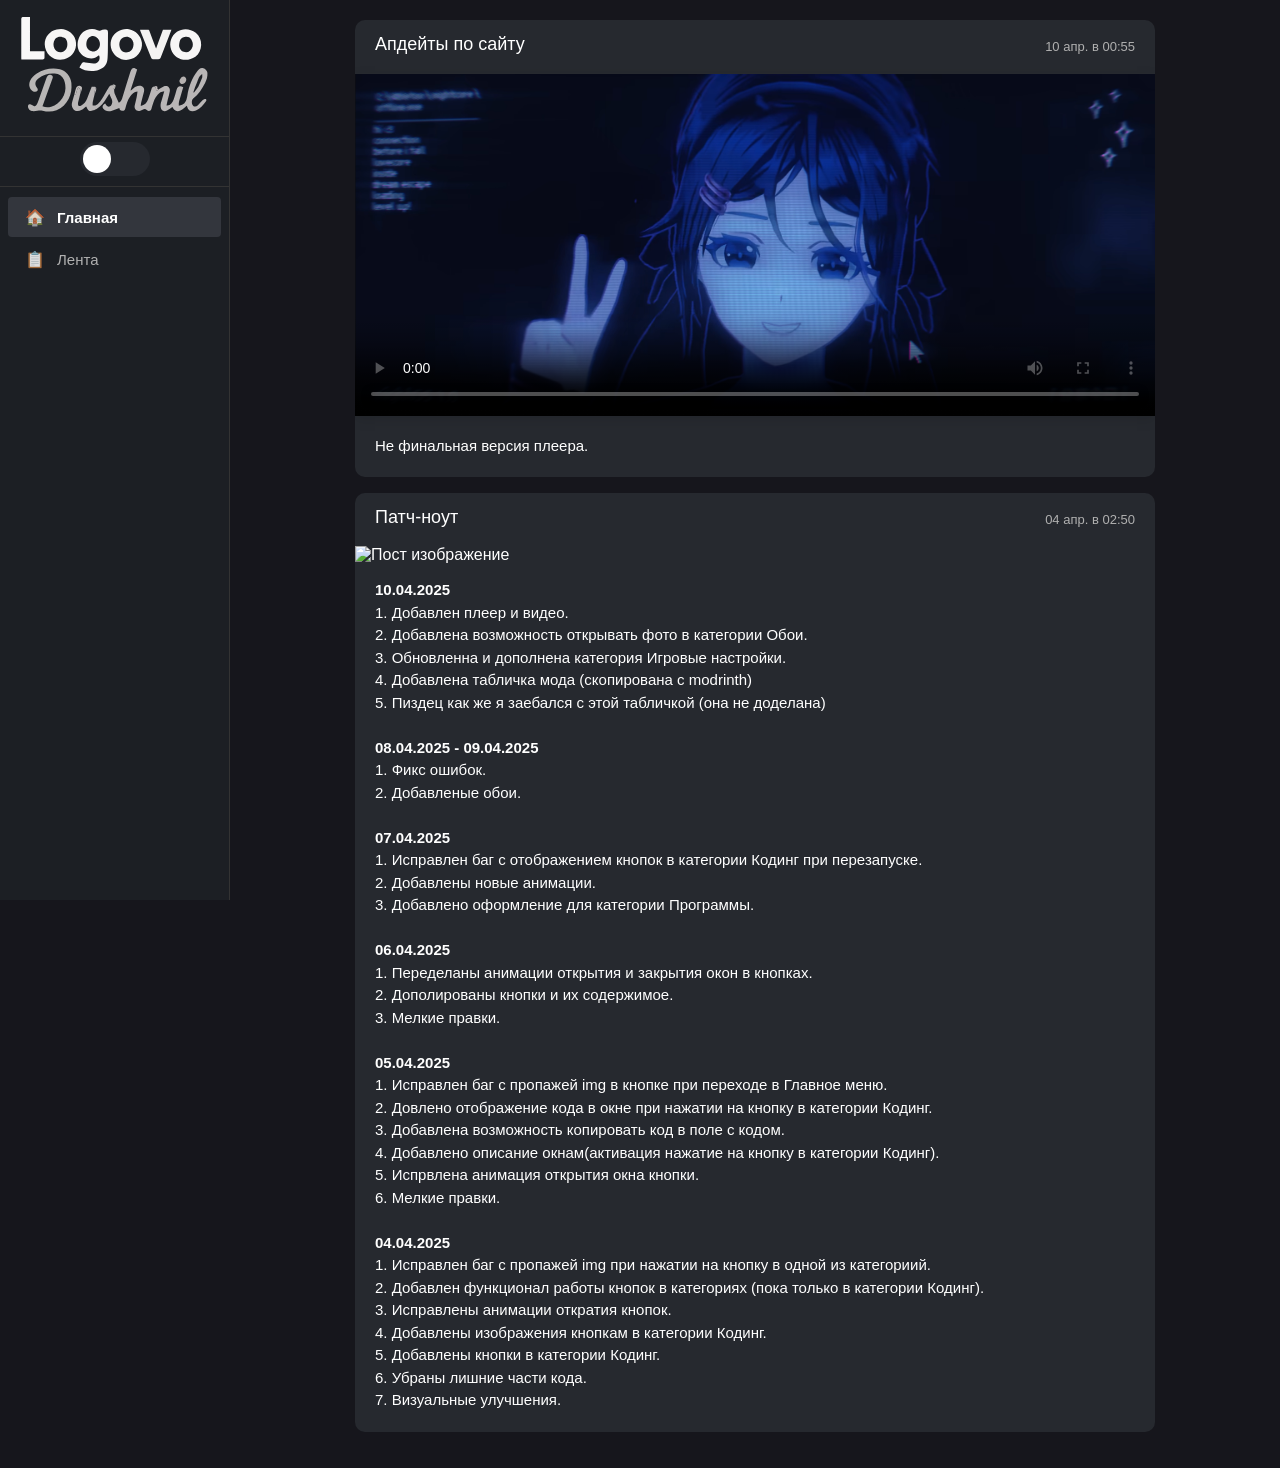
==== commit e3a5ee10: "Update index.html" ====
--- a/index.html
+++ b/index.html
@@ -1132,7 +1132,7 @@
             <div class="post">
                 <div class="post-header">
                     <div class="post-title">Апдейты по сайту</div>
-                    <div class="post-date">04 апр. в 02:50</div>
+                    <div class="post-date">10 апр. в 00:55</div>
                 </div>
                 <video id="my-video" class="video-js vjs-21-9" controls preload="auto" poster="img/1234.png">
                     <source src="https://res.cloudinary.com/dkl7iockq/video/upload/v1744367126/123_undwnw.mp4" type="video/mp4">
@@ -1155,7 +1155,7 @@
                 </div>
                 <img src="img/main/miside1.gif" alt="Пост изображение" class="post-image">
                 <div class="post-caption">
-                    <b>09.04.2025</b><br>
+                    <b>10.04.2025</b><br>
                     1. Добавлен плеер и видео.<br>
                     2. Добавлена возможность открывать фото в категории Обои. <br>
                     3. Обновленна и дополнена категория Игровые настройки.<br>
@@ -2766,4 +2766,4 @@
         }
       </style>
 </body>
-</html>+</html>
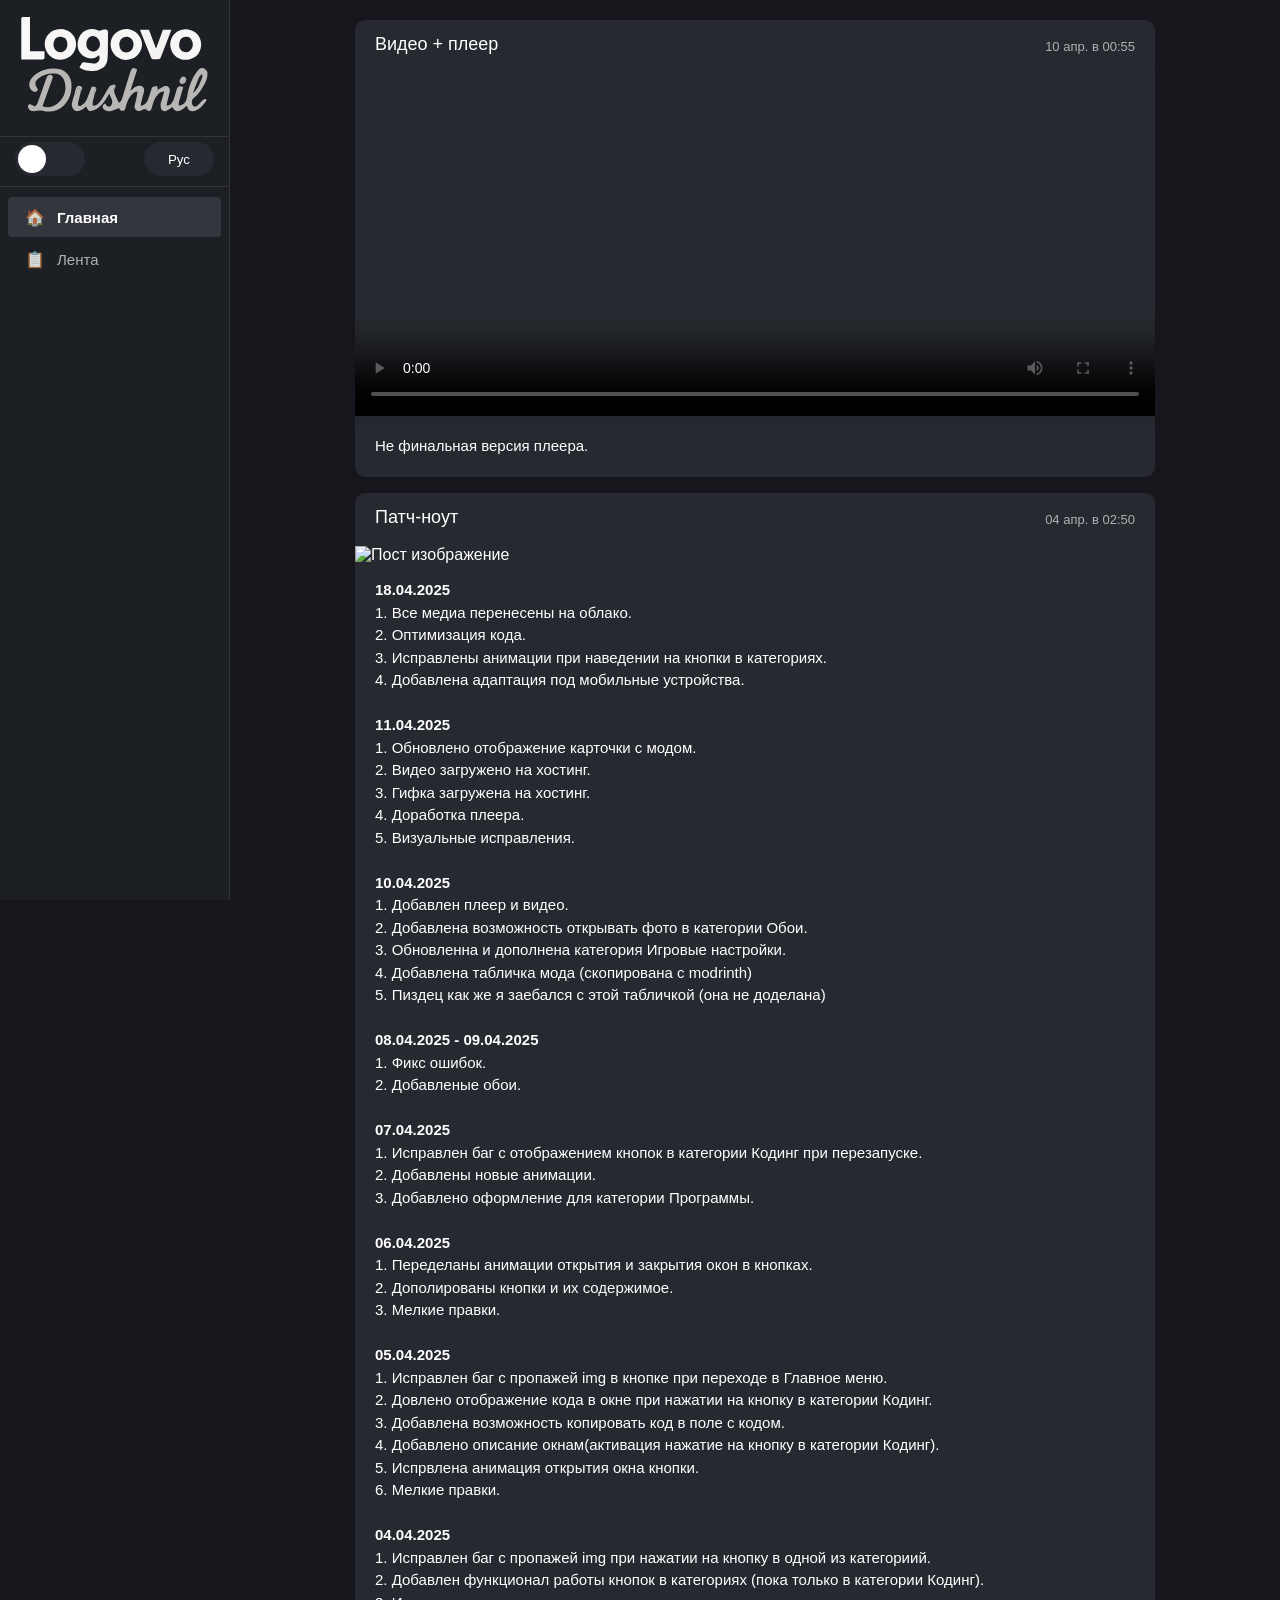
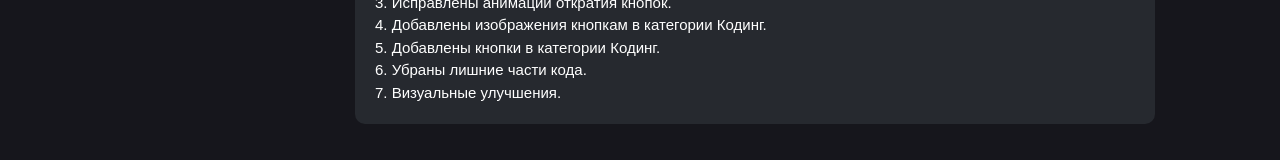
==== commit b7e75d89: "Add files via upload" ====
--- a/index.html
+++ b/index.html
@@ -1,23 +1,28 @@
 <!DOCTYPE html>
 <html lang="ru">
-    <head>
-        <meta charset="UTF-8">
-        <meta name="viewport" content="width=device-width, initial-scale=1.0">
-        <title>LogovoDushnil</title>
-        <link rel="icon" href="favicon.svg" type="image/svg+xml">
-        <link rel="stylesheet" href="style.css">
-
-
-        <link href="https://cdnjs.cloudflare.com/ajax/libs/video.js/8.5.2/video-js.min.css" rel="stylesheet">
-        <script src="https://cdnjs.cloudflare.com/ajax/libs/video.js/8.5.2/video.min.js"></script>
-        <link href="custom-video.css" rel="stylesheet">
-        
-        <link rel="stylesheet" href="https://cdnjs.cloudflare.com/ajax/libs/highlight.js/11.9.0/styles/github-dark.min.css">
-        <script src="https://cdnjs.cloudflare.com/ajax/libs/highlight.js/11.9.0/highlight.min.js"></script>
-        <script>hljs.highlightAll();</script>
-
-        
-    </head>
+<head>
+    <!-- Мета-теги для настройки кодировки и адаптивности -->
+    <meta charset="UTF-8">
+    <meta name="viewport" content="width=device-width, initial-scale=1.0">
+    
+    <!-- Название сайта и фавикон -->
+    <title>LogovoDushnil</title>
+    <link rel="icon" href="logo.svg" type="image/svg+xml">
+    
+    <!-- Подключение основных стилей сайта -->
+    <link rel="stylesheet" href="style.css">
+    
+    <!-- Подключение Video.js для работы с видео -->
+    <link href="https://cdnjs.cloudflare.com/ajax/libs/video.js/8.5.2/video-js.min.css" rel="stylesheet">
+    <script src="https://cdnjs.cloudflare.com/ajax/libs/video.js/8.5.2/video.min.js"></script>
+    <link href="custom-video.css" rel="stylesheet">
+    
+    <!-- Подключение highlight.js для подсветки синтаксиса кода -->
+    <link rel="stylesheet" href="https://cdnjs.cloudflare.com/ajax/libs/highlight.js/11.9.0/styles/github-dark.min.css">
+    <script src="https://cdnjs.cloudflare.com/ajax/libs/highlight.js/11.9.0/highlight.min.js"></script>
+    <script>hljs.highlightAll();</script>
+</head>
+
 <body class="dark-theme">
     <!-- Левое навигационное меню -->
     <div class="left-sidebar">
@@ -1103,16 +1108,22 @@
                 </div>
             </a>
         </div>
-    <!-- Обновленный переключатель темы под логотипом -->
-    <div class="theme-toggle-container">
-        <label class="theme-switch">
-            <input type="checkbox" id="theme-toggle">
-            <span class="slider">
-                <span class="slider-thumb">
-                </span>
-            </span>
-        </label>
-    </div>
+        
+        <!-- Обновленный переключатель темы под логотипом -->
+        <div class="controls-container">
+            <div class="theme-toggle-container">
+                <label class="theme-switch">
+                    <input type="checkbox" id="theme-toggle">
+                    <span class="slider">
+                        <span class="slider-thumb"></span>
+                    </span>
+                </label>
+            </div>
+            <div class="language-switcher-container">
+                <button class="language-btn" id="language-toggle">Рус</button>
+            </div>
+        </div>
+        
         <ul class="nav-menu">
             <li class="nav-item active" data-page="home">
                 <div class="nav-icon">🏠</div>
@@ -1131,19 +1142,20 @@
         <div class="home-page">
             <div class="post">
                 <div class="post-header">
-                    <div class="post-title">Апдейты по сайту</div>
+                    <div class="post-title">Видео + плеер</div>
                     <div class="post-date">10 апр. в 00:55</div>
                 </div>
-                <video id="my-video" class="video-js vjs-21-9" controls preload="auto" poster="img/1234.png">
+                <video id="my-video" class="video-js vjs-21-9" controls preload="auto" poster="https://res.cloudinary.com/dkl7iockq/image/upload/v1745002600/1234_n3xjwt.png">
                     <source src="https://res.cloudinary.com/dkl7iockq/video/upload/v1744367126/123_undwnw.mp4" type="video/mp4">
                 </video>
+                
                 <script>
                     var player = videojs('my-video', {
                         controls: true,
                         preload: 'auto'
                     });
-                    player.poster('img/1234.png');
                 </script>
+                
                 <div class="post-caption">
                     Не финальная версия плеера.
                 </div>
@@ -1153,8 +1165,21 @@
                     <div class="post-title">Патч-ноут</div>
                     <div class="post-date">04 апр. в 02:50</div>
                 </div>
-                <img src="img/main/miside1.gif" alt="Пост изображение" class="post-image">
+                <img src="https://res.cloudinary.com/dkl7iockq/image/upload/v1744417849/miside1_s804uk.gif" alt="Пост изображение" class="post-image">
                 <div class="post-caption">
+                    <b>18.04.2025</b><br>
+                    1. Все медиа перенесены на облако.<br>
+                    2. Оптимизация кода.<br>
+                    3. Исправлены анимации при наведении на кнопки в категориях.<br>
+                    4. Добавлена адаптация под мобильные устройства.<br><br>
+
+                    <b>11.04.2025</b><br>
+                    1. Обновлено отображение карточки с модом.<br>
+                    2. Видео загружено на хостинг.<br>
+                    3. Гифка загружена на хостинг.<br>
+                    4. Доработка плеера.<br>
+                    5. Визуальные исправления.<br><br>
+
                     <b>10.04.2025</b><br>
                     1. Добавлен плеер и видео.<br>
                     2. Добавлена возможность открывать фото в категории Обои. <br>
@@ -1306,7 +1331,7 @@
     <div class="item-grid expandable-grid">
         <div class="grid-item expandable-item" data-category="predlojka">
             <div class="item-preview">
-                <img src="img/coding/predlojkatg.png" alt="Predlojka" class="item-image">
+                <img src="https://res.cloudinary.com/dkl7iockq/image/upload/v1745002966/predlojkatg_o9jlow.png" alt="predlojka" class="item-image">
                 <div class="item-details">
                     <div class="item-title">Бот предложка TG ✅</div>
                     <div class="item-description">Python</div>
@@ -1320,6 +1345,180 @@
                 </div>
                 <div class="expanded-body">
                     <p><b><h3>Бот для получения сообщений и/или новостей от пользователей Telegram.</h3></b></p>
+                    <p><b><h3>Код бота</h3></b>
+                    <div class="code-container">
+                        <div class="code-header">
+                            <span class="code-lang">Python</span>
+                            <button class="copy-btn">Копировать</button>
+                        </div>
+                    <pre><code class="language-python">import logging
+from telegram import Update, InputMediaPhoto, InputMediaVideo
+from telegram.ext import ApplicationBuilder, CommandHandler, MessageHandler, filters
+import asyncio
+
+ADMIN_ID = YOUR_ADMIN_ID  # Замени свой ID администратора
+BOT_TOKEN = 'YOUR _BOT_TOKEN'  # Замени на токен своего бота
+
+banned_users = {}
+
+async def start(update: Update, context) -> None:
+    await update.message.reply_text(
+        "Привіт! Надішли мені новину, i я передам її адміністрції для розгляду."
+    )
+
+async def ban(update: Update, context) -> None:
+    if update.effective_user.id == ADMIN_ID:
+        if context.args:
+            username = context.args[0]
+            banned_users[username] = True
+            await update.message.reply_text(f"Користувач {username} заблокований.")
+        else:
+            await update.message.reply_text("Використання: /ban @username")
+    else:
+        await update.message.reply_text("Ви не маєте прав для цієї команди.")
+
+async def unban(update: Update, context) -> None:
+    if update.effective_user.id == ADMIN_ID:
+        if context.args:
+            username = context.args[0]
+            if username in banned_users:
+                del banned_users[username]
+                await update.message.reply_text(f"Користувач {username} розблокований.")
+            else:
+                await update.message.reply_text(f"Користувач {username} не заблокований.")
+        else:
+            await update.message.reply_text("Використання: /unban @username")
+    else:
+        await update.message.reply_text("Ви не маєте прав для цієї команди.")
+
+def is_banned(user) -> bool:
+    return f"@{user.username}" in banned_users if user.username else False
+
+async def handle_message(update: Update, context) -> None:
+    user = update.message.from_user
+    if is_banned(user):
+        await update.message.reply_text("Ви заблоковані та не можете надсилати повідомлення.")
+        return
+
+    user_message = update.message.text_html
+    admin_message = f"Нове повідомлення від @{user.username} (ID: {user.id}):\n\n{user_message}"
+
+    await context.bot.send_message(
+        chat_id=ADMIN_ID,
+        text=admin_message,
+        parse_mode="HTML"
+    )
+
+    await update.message.reply_text("Новину надіслано на розгляд.")
+
+media_groups = {}
+
+async def handle_media_group(update: Update, context) -> None:
+    user = update.message.from_user
+    if is_banned(user):
+        await update.message.reply_text("Ви заблоковані та не можете надсилати повідомлення.")
+        return
+
+    username = f"@{user.username}" if user.username else f"User ID: {user.id}"
+    media_group_id = update.message.media_group_id
+    caption = update.message.caption_html if update.message.caption else ""
+
+    if media_group_id:
+        if media_group_id not in media_groups:
+            media_groups[media_group_id] = []
+
+        if update.message.photo:
+            best_photo = update.message.photo[-1]
+            media_groups[media_group_id].append(
+                InputMediaPhoto(
+                    media=best_photo.file_id,
+                    caption=f"Повідомлення від {username}\n\n{caption}" if len(media_groups[media_group_id]) == 0 else "",
+                    parse_mode="HTML"
+                )
+            )
+        elif update.message.video:
+            media_groups[media_group_id].append(
+                InputMediaVideo(
+                    media=update.message.video.file_id,
+                    caption=f"Повідомлення від {username}\n\n{caption}" if len(media_groups[media_group_id]) == 0 else "",
+                    parse_mode="HTML"
+                )
+            )
+
+        if len(media_groups[media_group_id]) > 1:
+            await context.bot.send_media_group(chat_id=ADMIN_ID, media=media_groups[media_group_id])
+            await update.message.reply_text("Новину надіслано на розгляд.")
+            del media_groups[media_group_id]
+
+    else:
+        if update.message.photo:
+            best_photo = update.message.photo[-1]
+            await context.bot.send_photo(
+                chat_id=ADMIN_ID,
+                photo=best_photo.file_id,
+                caption=f"Повідомлення від {username}\n\n{caption}",
+                parse_mode="HTML"
+            )
+        elif update.message.video:
+            await context.bot.send_video(
+                chat_id=ADMIN_ID,
+                video=update.message.video.file_id,
+                caption=f"Повідомлення від {username}\n\n{caption}",
+                parse_mode="HTML"
+            )
+
+        await update.message.reply_text("Новину надіслано на розгляд.")
+
+async def main() -> None:
+    application = ApplicationBuilder().token(BOT_TOKEN).build()
+
+    application.add_handler(CommandHandler('start', start))
+    application.add_handler(CommandHandler('ban', ban))
+    application.add_handler(CommandHandler('unban', unban))
+
+    application.add_handler(MessageHandler(filters.TEXT & ~filters.COMMAND, handle_message))
+    application.add_handler(MessageHandler(filters.PHOTO | filters.VIDEO, handle_media_group))
+
+    await application.initialize()
+    await application.start()
+    await application.updater.start_polling()
+
+    try:
+        await asyncio.Event().wait()
+    except asyncio.CancelledError:
+        print("Завершение работы бота...")
+    finally:
+        if application.updater.running:
+            await application.updater.stop()
+
+        await application.stop()
+        await application.shutdown()
+
+if __name__ == '__main__':
+    try:
+        asyncio.run(main())
+    except KeyboardInterrupt:
+        print("Бот остановлен вручную.")</code></pre></div>
+                </div>
+            </div>
+        </div>
+        
+        <div class="grid-item expandable-item" data-category="transfer">
+            <div class="item-preview">
+                <img src="https://res.cloudinary.com/dkl7iockq/image/upload/v1745006392/spottoyoutube_qdsori.png" alt="transfer" class="item-image">
+                <div class="item-details">
+                    <div class="item-title">Spotify to Youtube ☑️</div>
+                    <div class="item-description">Python</div>
+                </div>
+            </div>
+            
+            <div class="item-expanded-content">
+                <div class="expanded-header">
+                    <h2>Spotify to Youtube</h2>
+                    <button class="close-expanded"></button>
+                </div>
+                <div class="expanded-body">
+                    <p><h3>Код для переноса плейлистов из Spotify в YouTube.</h3></p>
                     <p><b>1. Установка необходимых библиотек</b><br>
                         Перед тем как начать, убедитесь, что у вас установлен Python. Откройте терминал или командную строку и выполните следующие команды для установки необходимых библиотек:</p>
                         <div class="code-container">
@@ -1358,181 +1557,6 @@
                                 <button class="copy-btn">Копировать</button>
                             </div>
                             <pre><code class="language-python">python SpotifyToYouTube.py</code></pre></div>
-                    <p><b><h3>Код бота</h3></b>
-                    <div class="code-container">
-                        <div class="code-header">
-                            <span class="code-lang">Python</span>
-                            <button class="copy-btn">Копировать</button>
-                        </div>
-                    <pre><code class="language-python">import logging
-from telegram import Update, InputMediaPhoto, InputMediaVideo
-from telegram.ext import ApplicationBuilder, CommandHandler, MessageHandler, filters
-import asyncio
-
-ADMIN_ID = YOUR_ADMIN_ID  # Замени свой ID администратора
-BOT_TOKEN = 'YOUR _BOT_TOKEN'  # Замени на токен своего бота
-
-banned_users = {}
-
-async def start(update: Update, context) -> None:
-    await update.message.reply_text(
-        "Привіт! Надішли мені новину, i я передам її адміністрції для розгляду."
-    )
-
-async def ban(update: Update, context) -> None:
-    if update.effective_user.id == ADMIN_ID:
-        if context.args:
-            username = context.args[0]
-            banned_users[username] = True
-            await update.message.reply_text(f"Користувач {username} заблокований.")
-        else:
-            await update.message.reply_text("Використання: /ban @username")
-    else:
-        await update.message.reply_text("Ви не маєте прав для цієї команди.")
-
-async def unban(update: Update, context) -> None:
-    if update.effective_user.id == ADMIN_ID:
-        if context.args:
-            username = context.args[0]
-            if username in banned_users:
-                del banned_users[username]
-                await update.message.reply_text(f"Користувач {username} розблокований.")
-            else:
-                await update.message.reply_text(f"Користувач {username} не заблокований.")
-        else:
-            await update.message.reply_text("Використання: /unban @username")
-    else:
-        await update.message.reply_text("Ви не маєте прав для цієї команди.")
-
-def is_banned(user) -> bool:
-    return f"@{user.username}" in banned_users if user.username else False
-
-async def handle_message(update: Update, context) -> None:
-    user = update.message.from_user
-    if is_banned(user):
-        await update.message.reply_text("Ви заблоковані та не можете надсилати повідомлення.")
-        return
-
-    user_message = update.message.text_html
-    admin_message = f"Нове повідомлення від @{user.username} (ID: {user.id}):\n\n{user_message}"
-
-    await context.bot.send_message(
-        chat_id=ADMIN_ID,
-        text=admin_message,
-        parse_mode="HTML"
-    )
-
-    await update.message.reply_text("Новину надіслано на розгляд.")
-
-media_groups = {}
-
-async def handle_media_group(update: Update, context) -> None:
-    user = update.message.from_user
-    if is_banned(user):
-        await update.message.reply_text("Ви заблоковані та не можете надсилати повідомлення.")
-        return
-
-    username = f"@{user.username}" if user.username else f"User ID: {user.id}"
-    media_group_id = update.message.media_group_id
-    caption = update.message.caption_html if update.message.caption else ""
-
-    if media_group_id:
-        if media_group_id not in media_groups:
-            media_groups[media_group_id] = []
-
-        if update.message.photo:
-            best_photo = update.message.photo[-1]
-            media_groups[media_group_id].append(
-                InputMediaPhoto(
-                    media=best_photo.file_id,
-                    caption=f"Повідомлення від {username}\n\n{caption}" if len(media_groups[media_group_id]) == 0 else "",
-                    parse_mode="HTML"
-                )
-            )
-        elif update.message.video:
-            media_groups[media_group_id].append(
-                InputMediaVideo(
-                    media=update.message.video.file_id,
-                    caption=f"Повідомлення від {username}\n\n{caption}" if len(media_groups[media_group_id]) == 0 else "",
-                    parse_mode="HTML"
-                )
-            )
-
-        if len(media_groups[media_group_id]) > 1:
-            await context.bot.send_media_group(chat_id=ADMIN_ID, media=media_groups[media_group_id])
-            await update.message.reply_text("Новину надіслано на розгляд.")
-            del media_groups[media_group_id]
-
-    else:
-        if update.message.photo:
-            best_photo = update.message.photo[-1]
-            await context.bot.send_photo(
-                chat_id=ADMIN_ID,
-                photo=best_photo.file_id,
-                caption=f"Повідомлення від {username}\n\n{caption}",
-                parse_mode="HTML"
-            )
-        elif update.message.video:
-            await context.bot.send_video(
-                chat_id=ADMIN_ID,
-                video=update.message.video.file_id,
-                caption=f"Повідомлення від {username}\n\n{caption}",
-                parse_mode="HTML"
-            )
-
-        await update.message.reply_text("Новину надіслано на розгляд.")
-
-async def main() -> None:
-    application = ApplicationBuilder().token(BOT_TOKEN).build()
-
-    application.add_handler(CommandHandler('start', start))
-    application.add_handler(CommandHandler('ban', ban))
-    application.add_handler(CommandHandler('unban', unban))
-
-    application.add_handler(MessageHandler(filters.TEXT & ~filters.COMMAND, handle_message))
-    application.add_handler(MessageHandler(filters.PHOTO | filters.VIDEO, handle_media_group))
-
-    await application.initialize()
-    await application.start()
-    await application.updater.start_polling()
-
-    try:
-        await asyncio.Event().wait()
-    except asyncio.CancelledError:
-        print("Завершение работы бота...")
-    finally:
-        if application.updater.running:
-            await application.updater.stop()
-
-        await application.stop()
-        await application.shutdown()
-
-if __name__ == '__main__':
-    try:
-        asyncio.run(main())
-    except KeyboardInterrupt:
-        print("Бот остановлен вручную.")</code></pre></div>
-                </div>
-            </div>
-        </div>
-        
-        <div class="grid-item expandable-item" data-category="transfer">
-            <div class="item-preview">
-                <img src="img/coding/spottoyoutube.png" alt="Transfer" class="item-image">
-                <div class="item-details">
-                    <div class="item-title">Spotify to Youtube ☑️</div>
-                    <div class="item-description">Python</div>
-                </div>
-            </div>
-            
-            <div class="item-expanded-content">
-                <div class="expanded-header">
-                    <h2>Spotify to Youtube</h2>
-                    <button class="close-expanded"></button>
-                </div>
-                <div class="expanded-body">
-                    <p><h3>Код для переноса плейлистов из Spotify в YouTube.</h3></p>
-                    
                     <div class="code-container">
                         <div class="code-header">
                             <span class="code-lang">Python</span>
@@ -1682,7 +1706,7 @@
         
         <div class="grid-item expandable-item" data-category="logdushbot">
             <div class="item-preview">
-                <img src="img/coding/ebakabot.jpg" alt="Logdushbot" class="item-image">
+                <img src="https://res.cloudinary.com/dkl7iockq/image/upload/v1745006393/ebakabot_vkp0yk.jpg" alt="logdushbot" class="item-image">
                 <div class="item-details">
                     <div class="item-title">Бот Логова Душнил ✅</div>
                     <div class="item-description">Python</div>
@@ -1859,7 +1883,7 @@
         
         <div class="grid-item expandable-item" data-category="dowyou">
             <div class="item-preview">
-                <img src="img/coding/downloaderyotube.png" alt="Dowyou" class="item-image">
+                <img src="https://res.cloudinary.com/dkl7iockq/image/upload/v1745006392/downloaderyotube_tlocdh.png" alt="dowyou" class="item-image">
                 <div class="item-details">
                     <div class="item-title">Downloader YouTube ❌</div>
                     <div class="item-description">Python</div>
@@ -1923,7 +1947,7 @@
 
         <div class="grid-item expandable-item" data-category="botsms">
             <div class="item-preview">
-                <img src="img/coding/myoneloveolddidus.png" alt="botsms" class="item-image">
+                <img src="https://res.cloudinary.com/dkl7iockq/image/upload/v1745006392/myoneloveolddidus_v0anyw.png" alt="botsms" class="item-image">
                 <div class="item-details">
                     <div class="item-title">Бот для отправки смс ❌</div>
                     <div class="item-description">Python</div>
@@ -1993,7 +2017,7 @@
     <div class="item-grid expandable-grid">
         <div class="grid-item expandable-item" data-category="freemove">
             <div class="item-preview">
-                <img src="img/programs/freemove.png" alt="Freemove" class="item-image">
+                <img src="https://res.cloudinary.com/dkl7iockq/image/upload/v1745006428/freemove_aeixkj.png" alt="freemove" class="item-image">
                 <div class="item-details">
                     <div class="item-title">FreeMove</div>
                     <div class="item-description">PC</div>
@@ -2014,7 +2038,7 @@
         
         <div class="grid-item expandable-item" data-category="office">
             <div class="item-preview">
-                <img src="img/programs/office.png" alt="Office" class="item-image">
+                <img src="https://res.cloudinary.com/dkl7iockq/image/upload/v1745006430/office_yzcrrx.png" alt="office" class="item-image">
                 <div class="item-details">
                     <div class="item-title">Office</div>
                     <div class="item-description">PC</div>
@@ -2035,7 +2059,7 @@
         
         <div class="grid-item expandable-item" data-category="pycharm">
             <div class="item-preview">
-                <img src="img/programs/pycharm.png" alt="Pycharm" class="item-image">
+                <img src="https://res.cloudinary.com/dkl7iockq/image/upload/v1745006429/pycharm_mbehm0.png" alt="pycharm" class="item-image">
                 <div class="item-details">
                     <div class="item-title">PyCharm-Community</div>
                     <div class="item-description">PC</div>
@@ -2056,7 +2080,7 @@
         
         <div class="grid-item expandable-item" data-category="Voice">
             <div class="item-preview">
-                <img src="img/programs/translate.png" alt="Voice" class="item-image">
+                <img src="https://res.cloudinary.com/dkl7iockq/image/upload/v1745006431/translate_s2tqmk.png" alt="Voice" class="item-image">
                 <div class="item-details">
                     <div class="item-title">Voice Over Translation</div>
                     <div class="item-description">PC</div>
@@ -2076,7 +2100,7 @@
         </div>
         <div class="grid-item expandable-item" data-category="minecraft">
             <div class="item-preview">
-                <img src="img/programs/minecraft.png" alt="Minecraft" class="item-image">
+                <img src="https://res.cloudinary.com/dkl7iockq/image/upload/v1745006429/minecraft_b4uqhb.png" alt="minecraft" class="item-image">
                 <div class="item-details">
                     <div class="item-title">Minecraft</div>
                     <div class="item-description">Моды и плагины</div>
@@ -2085,46 +2109,36 @@
             
             <div class="item-expanded-content">
                 <div class="expanded-header">
-                    <h2>Minecraft моды и плагины</h2>
-                    <button class="close-expanded"></button>
-                </div>
-                <div class="expanded-body">
-                    <p><h3>Рекомендуемые моды для Minecraft</h3></p>
-                    
-                    <div class="fabric-card">
-                        <div class="fabric-header">
-                            <img class="fabric-icon" src="https://cdn.modrinth.com/data/P7dR8mSH/icon.png" alt="Fabric API">
-                            <div class="fabric-title">
-                                <h3 class="fabric-name">Fabric API <span class="fabric-author">by <a href="#">modmuss50</a></span></h3>
-                                <p class="fabric-description">Lightweight and modular API providing common hooks and intercompatibility measures utilized by mods using the Fabric toolchain.</p>
+                    <h2>Моды для Minecraft</h2>
+                    <button class="close-expanded"></button>
+                </div>
+                <div class="expanded-body">
+                    <!-- Секция с модами для Minecraft -->
+                    <div class="minecraft-section">
+                        <h2>Моя сборка модов</h2>
+                        <a href="https://modrinth.com/mod/fabric-api" target="_blank" rel="noopener noreferrer" class="mod-card-link">
+                            <div class="mod-card">
+                                <div class="mod-left">
+                                    <img src="https://cdn.modrinth.com/data/P7dR8mSH/icon.png" alt="Fabric API" class="mod-icon">
+                                </div>
+                                <div class="mod-title-block">
+                                    <h3 class="mod-title">Fabric API</h3>
+                                    <span class="mod-author">by <a href="https://modrinth.com/user/modmuss50" target="_blank" rel="noopener noreferrer" onclick="event.stopPropagation();">modmuss50</a></span>
+                                </div>
+                                <p class="mod-description">Lightweight and modular API providing common hooks and intercompatibility measures utilized by mods using the Fabric toolchain.</p>
+                                <div class="mod-tags">
+                                    <span class="mod-tag"><svg xmlns="http://www.w3.org/2000/svg" width="16" height="16" fill="none" stroke="currentColor" stroke-linecap="round" stroke-linejoin="round" stroke-width="2" viewBox="0 0 24 24"><circle cx="12" cy="12" r="10"></circle><path d="M2 12h20M12 2a15.3 15.3 0 0 1 4 10 15.3 15.3 0 0 1-4 10a15.3 15.3 0 0 1-4-10a15.3 15.3 0 0 1 4-10"></path></svg> <b>Client or server</b></span>
+                                    <span class="mod-tag"><svg viewBox="0 0 24 24" width="16" height="16" fill="none" stroke="currentColor" stroke-width="2" stroke-linecap="round" stroke-linejoin="round"><path d="M4 19.5A2.5 2.5 0 0 1 6.5 17H20"></path><path d="M6.5 2H20v20H6.5A2.5 2.5 0 0 1 4 19.5v-15A2.5 2.5 0 0 1 6.5 2z"></path></svg> Library</span>
+                                    <span class="mod-tag"><svg xmlns="http://www.w3.org/2000/svg" width="16" height="16" fill="none" stroke="currentColor" stroke-width="2" viewBox="0 0 24 24"><path d="M22 12h-4l-3 9L9 3l-3 9H2"></path></svg> Fabric</span>
+                                </div>
                             </div>
-                        </div>
-                        <div class="fabric-tags">
-                            <span class="fabric-tag"><svg xmlns="http://www.w3.org/2000/svg" width="16" height="16" fill="none" stroke="currentColor" stroke-linecap="round" stroke-linejoin="round" stroke-width="2" viewBox="0 0 24 24"><circle cx="12" cy="12" r="10"></circle><path d="M2 12h20M12 2a15.3 15.3 0 0 1 4 10 15.3 15.3 0 0 1-4 10 15.3 15.3 0 0 1-4-10 15.3 15.3 0 0 1 4-10"></path></svg> Client or server</span>
-                            <span class="fabric-tag"><svg viewBox="0 0 24 24" width="16" height="16" fill="none" stroke="currentColor" stroke-width="2" stroke-linecap="round" stroke-linejoin="round"><path d="M4 19.5A2.5 2.5 0 0 1 6.5 17H20"></path><path d="M6.5 2H20v20H6.5A2.5 2.5 0 0 1 4 19.5v-15A2.5 2.5 0 0 1 6.5 2z"></path></svg> Library</span>
-                            <span class="fabric-tag"><svg xmlns="http://www.w3.org/2000/svg" width="16" height="16" fill="none" stroke="currentColor" stroke-width="2" viewBox="0 0 24 24"><path d="M22 12h-4l-3 9L9 3l-3 9H2"></path></svg> Fabric</span>
-                        </div>
-                        <div class="fabric-stats">
-                            <div class="fabric-stat downloads">
-                                <svg xmlns="http://www.w3.org/2000/svg" width="16" height="16" fill="none" stroke="currentColor" stroke-width="2" viewBox="0 0 24 24"><path stroke-linecap="round" stroke-linejoin="round" d="M4 16v1a3 3 0 0 0 3 3h10a3 3 0 0 0 3-3v-1m-4-4-4 4m0 0-4-4m4 4V4"></path></svg>
-                                <span>44.86M downloads</span>
-                            </div>
-                            <div class="fabric-stat followers">
-                                <svg xmlns="http://www.w3.org/2000/svg" width="16" height="16" fill="none" stroke="currentColor" stroke-width="2" viewBox="0 0 24 24"><path stroke-linecap="round" stroke-linejoin="round" d="M4.318 6.318a4.5 4.5 0 0 0 0 6.364L12 20.364l7.682-7.682a4.5 4.5 0 0 0-6.364-6.364L12 7.636l-1.318-1.318a4.5 4.5 0 0 0-6.364 0"></path></svg>
-                                <span>17.5k followers</span>
-                            </div>
-                            <div class="fabric-stat updated">
-                                <svg xmlns="http://www.w3.org/2000/svg" width="16" height="16" fill="none" stroke="currentColor" stroke-width="2" viewBox="0 0 24 24"><path stroke-linecap="round" stroke-linejoin="round" d="M1 4v6h6M23 20v-6h-6"></path><path d="M20.49 9A9 9 0 0 0 5.64 5.64L1 10m22 4-4.64 4.36A9 9 0 0 1 3.51 15"></path></svg>
-                                <span>Updated 4 hours ago</span>
-                            </div>
-                        </div>
+                        </a>
                     </div>
                 </div>
             </div>
         </div>
     </div>
 </div>
-
 <!-- Контент для категории "Settings" -->
 <div class="category-page" id="settings-page">
     <div class="category-header">
@@ -2355,9 +2369,9 @@
     </div>
     
     <div class="item-grid expandable-grid">
-        <div class="grid-item expandable-item" data-category="fps">
-            <div class="item-preview">
-                <img src="img/games/forza4/forza4.png" alt="FPS" class="item-image">
+        <div class="grid-item expandable-item" data-category="forza">
+            <div class="item-preview">
+                <img src="https://res.cloudinary.com/dkl7iockq/image/upload/v1745006408/forza4_v4eclc.png" alt="forza" class="item-image">
                 <div class="item-details">
                     <div class="item-title">Forza Horizon 4</div>
                     <div class="item-description">Лучшее качество + фпс</div>
@@ -2371,17 +2385,17 @@
                 </div>
                 <div class="expanded-body">
                     <p><h3>Лучшее качество + фпс.</h3></p>
-                    <img src="img/games/forza4/forza4-1.jpg" alt="Пост изображение" class="post-image">
-                    <img src="img/games/forza4/forza4-2.jpg" alt="Пост изображение" class="post-image">
-                    <img src="img/games/forza4/forza4-3.jpg" alt="Пост изображение" class="post-image">
-                    <img src="img/games/forza4/forza4-4.jpg" alt="Пост изображение" class="post-image">
-                </div>
-            </div>
-        </div>
-        
-        <div class="grid-item expandable-item" data-category="mmo">
-            <div class="item-preview">
-                <img src="img/games/bf2042/bf2042.png" alt="MMO" class="item-image">
+                    <img src="https://res.cloudinary.com/dkl7iockq/image/upload/v1745006404/forza4-1_i5e5ie.jpg" alt="forza" class="post-image">
+                    <img src="https://res.cloudinary.com/dkl7iockq/image/upload/v1745006405/forza4-2_bztfqo.jpg" alt="forza" class="post-image">
+                    <img src="https://res.cloudinary.com/dkl7iockq/image/upload/v1745006406/forza4-3_ehghkm.jpg" alt="forza" class="post-image">
+                    <img src="https://res.cloudinary.com/dkl7iockq/image/upload/v1745006405/forza4-4_pgq8xu.jpg" alt="forza" class="post-image">
+                </div>
+            </div>
+        </div>
+        
+        <div class="grid-item expandable-item" data-category="bf2042">
+            <div class="item-preview">
+                <img src="https://res.cloudinary.com/dkl7iockq/image/upload/v1745006418/bf2042_g04i2n.png" alt="bf2042" class="item-image">
                 <div class="item-details">
                     <div class="item-title">Battlefield 2042</div>
                     <div class="item-description">Лучшее качество + фпс</div>
@@ -2395,17 +2409,17 @@
                 </div>
                 <div class="expanded-body">
                     <p><h3>Лучшее качество + фпс.</h3></p>
-                    <img src="img/games/bf2042/bf2042-1.jpg" alt="Пост изображение" class="post-image">
-                    <img src="img/games/bf2042/bf2042-2.jpg" alt="Пост изображение" class="post-image">
-                    <img src="img/games/bf2042/bf2042-3.jpg" alt="Пост изображение" class="post-image">
-                    <img src="img/games/bf2042/bf2042-4.jpg" alt="Пост изображение" class="post-image">
-                </div>
-            </div>
-        </div>
-        
-        <div class="grid-item expandable-item" data-category="strategy">
-            <div class="item-preview">
-                <img src="img/games/sm/sm.png" alt="Стратегии" class="item-image">
+                    <img src="https://res.cloudinary.com/dkl7iockq/image/upload/v1745006415/bf2042-1_snnkh5.jpg" alt="bf2042" class="post-image">
+                    <img src="https://res.cloudinary.com/dkl7iockq/image/upload/v1745006415/bf2042-2_vmj4ew.jpg" alt="bf2042" class="post-image">
+                    <img src="https://res.cloudinary.com/dkl7iockq/image/upload/v1745006416/bf2042-3_ovl3kg.jpg" alt="bf2042" class="post-image">
+                    <img src="https://res.cloudinary.com/dkl7iockq/image/upload/v1745006417/bf2042-4_ihmbvo.jpg" alt="bf2042" class="post-image">
+                </div>
+            </div>
+        </div>
+        
+        <div class="grid-item expandable-item" data-category="Spider-Man">
+            <div class="item-preview">
+                <img src="https://res.cloudinary.com/dkl7iockq/image/upload/v1745006414/sm_bnyqfd.png" alt="Spider-Man" class="item-image">
                 <div class="item-details">
                     <div class="item-title">Spider-Man</div>
                     <div class="item-description">Лучшее качество + фпс</div>
@@ -2419,17 +2433,17 @@
                 </div>
                 <div class="expanded-body">
                     <p><h3>Лучшее качество + фпс.</h3></p>
-                    <img src="img/games/sm/sm-1.jpg" alt="Пост изображение" class="post-image">
-                    <img src="img/games/sm/sm-2.jpg" alt="Пост изображение" class="post-image">
-                    <img src="img/games/sm/sm-3.jpg" alt="Пост изображение" class="post-image">
-                    <img src="img/games/sm/sm-4.jpg" alt="Пост изображение" class="post-image">
-                </div>
-            </div>
-        </div>
-        
-        <div class="grid-item expandable-item" data-category="simulation">
-            <div class="item-preview">
-                <img src="img/games/gta5/gta5.png" alt="Симуляторы" class="item-image">
+                    <img src="https://res.cloudinary.com/dkl7iockq/image/upload/v1745006411/sm-1_r9tngh.jpg" alt="Spider-Man" class="post-image">
+                    <img src="https://res.cloudinary.com/dkl7iockq/image/upload/v1745006412/sm-2_nwfy9p.jpg" alt="Spider-Man" class="post-image">
+                    <img src="https://res.cloudinary.com/dkl7iockq/image/upload/v1745006412/sm-3_uh76hc.jpg" alt="Spider-Man" class="post-image">
+                    <img src="https://res.cloudinary.com/dkl7iockq/image/upload/v1745006413/sm-4_flev4h.jpg" alt="Spider-Man" class="post-image">
+                </div>
+            </div>
+        </div>
+        
+        <div class="grid-item expandable-item" data-category="gta5">
+            <div class="item-preview">
+                <img src="https://res.cloudinary.com/dkl7iockq/image/upload/v1745006410/gta5_ejw9zs.png" alt="gta5" class="item-image">
                 <div class="item-details">
                     <div class="item-title">Grand Theft Auto V</div>
                     <div class="item-description">Лучшее качество + фпс</div>
@@ -2443,10 +2457,10 @@
                 </div>
                 <div class="expanded-body">
                     <p><h3>Лучшее качество + фпс.</h3></p>
-                    <img src="img/games/gta5/gta5-1.jpg" alt="Пост изображение" class="post-image">
-                    <img src="img/games/gta5/gta5-2.jpg" alt="Пост изображение" class="post-image">
-                    <img src="img/games/gta5/gta5-3.jpg" alt="Пост изображение" class="post-image">
-                    <img src="img/games/gta5/gta5-4.jpg" alt="Пост изображение" class="post-image">
+                    <img src="https://res.cloudinary.com/dkl7iockq/image/upload/v1745006407/gta5-1_sxib5h.jpg" alt="gta5" class="post-image">
+                    <img src="https://res.cloudinary.com/dkl7iockq/image/upload/v1745006407/gta5-2_wjj5ve.jpg" alt="gta5" class="post-image">
+                    <img src="https://res.cloudinary.com/dkl7iockq/image/upload/v1745006409/gta5-3_hbsp4e.jpg" alt="gta5" class="post-image">
+                    <img src="https://res.cloudinary.com/dkl7iockq/image/upload/v1745006409/gta5-4_mve412.jpg" alt="gta5" class="post-image">
                 </div>
             </div>
         </div>
@@ -2474,7 +2488,7 @@
     <div class="item-grid expandable-grid">
         <div class="grid-item expandable-item" data-category="Abstraction">
             <div class="item-preview">
-                <img src="img/wallpaper/wallpaper1.png" alt="Абстракция" class="item-image">
+                <img src="https://res.cloudinary.com/dkl7iockq/image/upload/v1745004128/wallpaper1_ooxllo.png" alt="Abstraction" class="item-image">
                 <div class="item-details">
                     <div class="item-title">Абстракция</div>
                     <div class="item-description">PC</div>
@@ -2487,7 +2501,7 @@
                     <button class="close-expanded"></button>
                 </div>
                 <div class="expanded-body">
-                    <img src="img/wallpaper/wallpaper1.png" alt="Абстракция" class="post-image">
+                    <img src="https://res.cloudinary.com/dkl7iockq/image/upload/v1745004128/wallpaper1_ooxllo.png" alt="Abstraction" class="post-image">
                     <p><h3>2048x1024</h3></p>
                 </div>
             </div>
@@ -2495,7 +2509,7 @@
         
         <div class="grid-item expandable-item" data-category="Landscape">
             <div class="item-preview">
-                <img src="img/wallpaper/wallpaper2.jpg" alt="Пейзаж" class="item-image">
+                <img src="https://res.cloudinary.com/dkl7iockq/image/upload/v1745004128/wallpaper2_xvnw5e.jpg" alt="Landscape" class="item-image">
                 <div class="item-details">
                     <div class="item-title">Пейзаж</div>
                     <div class="item-description">PC</div>
@@ -2508,7 +2522,7 @@
                     <button class="close-expanded"></button>
                 </div>
                 <div class="expanded-body">
-                    <img src="img/wallpaper/wallpaper2.jpg" alt="Пейзаж" class="post-image">
+                    <img src="https://res.cloudinary.com/dkl7iockq/image/upload/v1745004128/wallpaper2_xvnw5e.jpg" alt="Landscape" class="post-image">
                     <p><h3>3840x2160</h3></p>
                     
                 </div>
@@ -2517,7 +2531,7 @@
         
         <div class="grid-item expandable-item" data-category="Abstraction2">
             <div class="item-preview">
-                <img src="img/wallpaper/wallpaper3.png" alt="Абстракция2" class="item-image">
+                <img src="https://res.cloudinary.com/dkl7iockq/image/upload/v1745004129/wallpaper3_sfvb1z.png" alt="Abstraction2" class="item-image">
                 <div class="item-details">
                     <div class="item-title">Абстракция</div>
                     <div class="item-description">PC</div>
@@ -2530,7 +2544,7 @@
                     <button class="close-expanded"></button>
                 </div>
                 <div class="expanded-body">
-                    <img src="img/wallpaper/wallpaper3.png" alt="Абстракция2" class="post-image">
+                    <img src="https://res.cloudinary.com/dkl7iockq/image/upload/v1745004129/wallpaper3_sfvb1z.png" alt="Abstraction2" class="post-image">
                     <p><h3>3840x2160</h3></p>
                     
                 </div>
@@ -2539,7 +2553,7 @@
         
         <div class="grid-item expandable-item" data-category="Landscape2">
             <div class="item-preview">
-                <img src="img/wallpaper/wallpaper4.jpg" alt="Пейзаж2" class="item-image">
+                <img src="https://res.cloudinary.com/dkl7iockq/image/upload/v1745004128/wallpaper4_h1fde2.jpg" alt="Landscape2" class="item-image">
                 <div class="item-details">
                     <div class="item-title">Пейзаж</div>
                     <div class="item-description">PC</div>
@@ -2552,7 +2566,7 @@
                     <button class="close-expanded"></button>
                 </div>
                 <div class="expanded-body">
-                    <img src="img/wallpaper/wallpaper4.jpg" alt="пейзаж2" class="post-image">
+                    <img src="https://res.cloudinary.com/dkl7iockq/image/upload/v1745004128/wallpaper4_h1fde2.jpg" alt="Landscape2" class="post-image">
                     <p><h3>5368x3610</h3></p>
                 </div>
             </div>
@@ -2664,14 +2678,16 @@
         </div>
     </div>
 </div>
+
+<!-- Скрипт для копирования кода -->
 <script>
     // Функция для копирования кода со всеми его стилями и форматированием
     document.addEventListener('DOMContentLoaded', function() {
         function setupCopyButtons() {
-            document.querySelectorAll('.copy-button').forEach(button => {
+            document.querySelectorAll('.copy-btn').forEach(button => {
                 button.addEventListener('click', function() {
                     // Находим ближайший блок кода
-                    const codeBlock = this.closest('.code-block').querySelector('pre');
+                    const codeBlock = this.closest('.code-container').querySelector('pre');
                     
                     // Получаем только текст без HTML-тегов
                     const textContent = extractTextFromCodeBlock(codeBlock);
@@ -2749,21 +2765,37 @@
         // Настройка наблюдателя за изменениями в DOM
         observer.observe(document.body, { childList: true, subtree: true });
     });
-    </script>
-    <script src="script.js"></script>
-    <div id="fullscreen-page-container" class="fullscreen-page-container">
-        <div class="fullscreen-page-header">
-            <button class="back-to-category-btn"><b><h3>🠔 Назад</h3></b></button>
-            <h2 class="fullscreen-page-title">Название страницы</h2>
-        </div>
-        <div class="fullscreen-page-content">
-            <!-- Динамически заполняемое содержимое -->
-        </div>
+</script>
+
+<!-- Подключение основного JavaScript файла -->
+<script src="script.js"></script>
+
+<!-- Контейнер для полноэкранного просмотра страниц -->
+<div id="fullscreen-page-container" class="fullscreen-page-container">
+    <div class="fullscreen-page-header">
+        <button class="back-to-category-btn"><b><h3>🠔 Назад</h3></b></button>
+        <h2 class="fullscreen-page-title">Название страницы</h2>
     </div>
-    <style>
-        .indent {
-          text-indent: 2em;
-        }
-      </style>
+    <div class="fullscreen-page-content">
+        <!-- Динамически заполняемое содержимое -->
+    </div>
+</div>
+
+<!-- Дополнительные стили -->
+<style>
+    .indent {
+      text-indent: 2em;
+    }
+</style>
+<div class="mobile-nav">
+    <div class="mobile-nav-item active" data-page="home">
+        <div class="mobile-nav-icon">🏠</div>
+        <div class="mobile-nav-text">Главная</div>
+    </div>
+    <div class="mobile-nav-item" data-page="feed">
+        <div class="mobile-nav-icon">📋</div>
+        <div class="mobile-nav-text">Лента</div>
+    </div>
+</div>
 </body>
-</html>
+</html>
--- a/style.css
+++ b/style.css
@@ -1,4 +1,11 @@
+/* 
+* LogovoDushnil - Основные стили сайта
+* Оптимизированная версия
+*/
+
+/* ----- ПЕРЕМЕННЫЕ И ГЛОБАЛЬНЫЕ НАСТРОЙКИ ----- */
 :root {
+    /* Переменные для темной темы */
     --dark-bg: #16161c;
     --darker-bg: #26292F;
     --sidebar-bg: #1c1f24;
@@ -8,7 +15,7 @@
     --hover-color: #33363D;
     --border-color: #333333;
 
-    /* Светлая тема */
+    /* Переменные для светлой темы */
     --light-bg: #f5f5f5;
     --light-darker-bg: #ffffff;
     --light-sidebar-bg: #ffffff;
@@ -16,8 +23,13 @@
     --light-secondary-text: #666666;
     --light-hover-color: #f0f0f0;
     --light-border-color: #e0e0e0;
-}
-
+
+    /* Анимации */
+    --transition-speed: 0.3s;
+    --transition-timing: ease;
+}
+
+/* Базовые стили */
 * {
     margin: 0;
     padding: 0;
@@ -28,9 +40,10 @@
 body {
     display: flex;
     min-height: 100vh;
-    transition: background-color 0.3s, color 0.3s;
-}
-
+    transition: background-color var(--transition-speed), color var(--transition-speed);
+}
+
+/* Применение тем */
 body.dark-theme {
     background-color: var(--dark-bg);
     color: var(--text-color);
@@ -41,14 +54,14 @@
     color: var(--light-text-color);
 }
 
-/* Левое навигационное меню */
+/* ----- ЛЕВОЕ МЕНЮ ----- */
 .left-sidebar {
     width: 230px;
-    padding: 5px 0; /* Уменьшили с 15px до 5px */
+    padding: 5px 0;
     position: fixed;
     height: 100vh;
     z-index: 10;
-    transition: background-color 0.3s;
+    transition: background-color var(--transition-speed);
 }
 
 body.dark-theme .left-sidebar {
@@ -61,14 +74,14 @@
     border-right: 1px solid var(--light-border-color);
 }
 
-/* Стили для логотипа по центру */
+/* Логотип */
 .logo {
     display: flex;
     justify-content: center;
     align-items: center;
-    padding: 5px 15px 10px; /* Уменьшили с 15px 15px 20px */
-    margin-bottom: 5px; /* Уменьшили с 10px до 5px */
-    transition: border-color 0.3s;
+    padding: 5px 15px 10px;
+    margin-bottom: 5px;
+    transition: border-color var(--transition-speed);
 }
 
 body.dark-theme .logo {
@@ -79,12 +92,6 @@
     border-bottom: 1px solid var(--light-border-color);
 }
 
-.logo img {
-    height: 30px;
-    margin-right: 10px;
-}
-
-/* Стили для логотипа */
 .logo-text {
     text-align: center;
     font-weight: bold;
@@ -93,45 +100,35 @@
     cursor: pointer;
 }
 
-/* Стили для разных версий логотипа */
 .logo-dark-theme, .logo-light-theme {
-    display: none; /* По умолчанию скрываем оба логотипа */
-}
-
-/* Показываем логотип для темной темы */
+    display: none; /* Скрываем оба логотипа по умолчанию */
+}
+
+/* Показываем нужный логотип в зависимости от темы */
 body.dark-theme .logo-dark-theme {
     display: block;
 }
 
-/* Показываем логотип для светлой темы */
 body.light-theme .logo-light-theme {
     display: block;
 }
 
-.premium {
-    font-size: 12px;
-    color: #FFD700;
-    font-weight: normal;
-}
-
-/* Стили для обновленного переключателя темы */
+/* Переключатель темы */
 .theme-toggle-container {
-    padding: 0 15px 10px; /* Уменьшили с 5px 15px 25px */
+    padding: 0 15px 10px;
     display: flex;
     justify-content: center;
     border-bottom: 1px solid var(--border-color);
-    margin-bottom: 10px; /* Уменьшили с 20px до 10px */
-}
-
-body.light-theme .theme-toggle-container {
-    border-bottom: 1px solid var(--light-border-color);
-}
+    margin-bottom: 10px;
+}
+
+
 
 .theme-switch {
     position: relative;
     display: inline-block;
-    width: 70px; /* Увеличиваем ширину слайдера */
-    height: 34px; /* Увеличиваем высоту слайдера */
+    width: 70px;
+    height: 34px;
 }
 
 .theme-switch input {
@@ -152,12 +149,11 @@
     border-radius: 34px;
 }
 
-/* Сам кружок слайдера */
 .slider-thumb {
     position: absolute;
     content: "";
-    height: 28px; /* Увеличиваем размер кружка */
-    width: 28px; /* Увеличиваем размер кружка */
+    height: 28px;
+    width: 28px;
     left: 3px;
     bottom: 3px;
     background-color: #fff;
@@ -168,30 +164,8 @@
     align-items: center;
 }
 
-/* Перемещение кружка при переключении */
 input:checked + .slider .slider-thumb {
-    transform: translateX(36px); /* Регулируем расстояние перемещения */
-}
-
-/* Иконки внутри кружка */
-.slider-emoji {
-    position: absolute;
-    font-size: 16px; /* Размер эмодзи */
-    opacity: 0;
-    transition: opacity 0.3s;
-}
-
-.moon-icon {
-    opacity: 1; /* По умолчанию показываем луну (темная тема) */
-}
-
-/* Переключаем видимость иконок при смене темы */
-input:checked + .slider .moon-icon {
-    opacity: 0;
-}
-
-input:checked + .slider .sun-icon {
-    opacity: 1;
+    transform: translateX(36px);
 }
 
 /* Цвета слайдера для разных тем */
@@ -203,10 +177,10 @@
     background-color: #aaaaaa;
 }
 
-/* Увеличиваем отступ для навигационного меню */
+/* Навигационное меню */
 .nav-menu {
     list-style: none;
-    margin-top: 5px; /* Уменьшили с 10px до 5px если нужно */
+    margin-top: 5px;
 }
 
 .nav-item {
@@ -214,11 +188,12 @@
     align-items: center;
     padding: 8px 15px;
     cursor: pointer;
-    transition: background 0.2s, color 0.2s;
+    transition: background var(--transition-speed), color var(--transition-speed), transform 0.2s ease;
     border-radius: 4px;
     margin: 2px 8px;
     font-weight: normal;
     position: relative;
+    padding-left: 15px;
 }
 
 body.dark-theme .nav-item {
@@ -227,6 +202,12 @@
 
 body.light-theme .nav-item {
     color: var(--light-text-color);
+}
+
+/* Эффект при наведении */
+.nav-item:not(.active):hover {
+    transform: translateX(5px);
+    font-weight: bold;
 }
 
 body.dark-theme .nav-item:hover {
@@ -239,40 +220,17 @@
     color: var(--light-text-color);
 }
 
-.nav-item::before {
-    content: '';
-    position: absolute;
-    left: 0;
-    top: 0;
-    width: 100%;
-    height: 100%;
-    opacity: 0;
-    transition: opacity 0.2s;
-    pointer-events: none;
-}
-
-body.dark-theme .nav-item:hover::before {
-    background-color: var(--text-color);
-    opacity: 0.1;
-}
-
-body.light-theme .nav-item:hover::before {
-    background-color: var(--light-text-color);
-    opacity: 0.1;
-}
-
+/* Активный пункт меню */
 body.dark-theme .nav-item.active {
     color: var(--text-color);
     font-weight: bold;
     background-color: var(--hover-color);
-    border-left: 2px solid var(--accent-color);
 }
 
 body.light-theme .nav-item.active {
     color: var(--light-text-color);
     font-weight: bold;
     background-color: var(--light-hover-color);
-    border-left: 2px solid var(--accent-color);
 }
 
 .nav-icon {
@@ -289,7 +247,12 @@
     font-size: 15px;
 }
 
-/* Центральная область контента */
+/* Активный пункт навигации имеет жирный шрифт */
+.nav-item.active .nav-text {
+    font-weight: bold;
+}
+
+/* ----- ОСНОВНОЕ СОДЕРЖИМОЕ ----- */
 .main-content {
     flex: 1;
     margin-left: 230px;
@@ -297,17 +260,26 @@
     min-height: 100vh;
 }
 
-/* Страница "Главная" */
-.home-page {
-    max-width: 800px;
-    margin: 0 auto;
-}
-
+/* Анимация переходов между страницами */
+.home-page, .feed-page {
+    opacity: 0;
+    transform: translateY(10px);
+    transition: opacity 0.3s ease, transform 0.3s ease;
+}
+
+.home-page.page-active, .feed-page.page-active {
+    opacity: 1;
+    transform: translateY(0);
+}
+
+/* Стили для постов */
 .post {
     border-radius: 10px;
     margin-bottom: 16px;
     overflow: hidden;
-    transition: background-color 0.3s;
+    transition: background-color var(--transition-speed);
+    max-width: 800px;
+    margin: 0 auto 16px;
 }
 
 body.dark-theme .post {
@@ -322,26 +294,36 @@
     padding: 14px 20px;
     display: flex;
     align-items: center;
-}
-
-.post-date {
-    font-size: 13px;
-    margin-left: auto;
-    transition: color 0.3s;
-}
-
-body.dark-theme .post-date {
-    color: var(--secondary-text);
-}
-
-body.light-theme .post-date {
-    color: var(--light-secondary-text);
 }
 
 .post-title {
     font-size: 18px;
     font-weight: 500;
     margin-bottom: 4px;
+}
+
+.post-date {
+    font-size: 13px;
+    margin-left: auto;
+    transition: color var(--transition-speed);
+}
+
+body.dark-theme .post-date {
+    color: var(--secondary-text);
+}
+
+body.light-theme .post-date {
+    color: var(--light-secondary-text);
+}
+
+.post-content {
+    padding: 15px 20px;
+}
+
+.post-text {
+    font-size: 15px;
+    line-height: 1.5;
+    margin-bottom: 15px;
 }
 
 .post-image {
@@ -351,26 +333,12 @@
     cursor: pointer;
 }
 
-.post-content {
-    padding: 15px 20px;
-}
-
-.post-text {
-    font-size: 15px;
-    line-height: 1.5;
-    margin-bottom: 15px;
-}
-
-.post-stats {
-    display: none;
-}
-
 .post-caption {
     padding: 15px 20px;
     font-size: 15px;
     line-height: 1.5;
     margin-bottom: 5px;
-    transition: color 0.3s;
+    transition: color var(--transition-speed);
 }
 
 body.dark-theme .post-caption {
@@ -381,7 +349,562 @@
     color: var(--light-text-color);
 }
 
-/* Модальное окно для просмотра изображений */
+/* ----- СТРАНИЦА ЛЕНТЫ КАТЕГОРИЙ ----- */
+.feed-page {
+    display: none;
+    max-width: 800px;
+    margin: 0 auto;
+}
+
+.category-list {
+    list-style: none;
+    border-radius: 10px;
+    overflow: hidden;
+    transition: background-color var(--transition-speed);
+    width: 100%;
+}
+
+body.dark-theme .category-list {
+    background-color: var(--darker-bg);
+}
+
+body.light-theme .category-list {
+    background-color: var(--light-darker-bg);
+}
+
+.category-item {
+    padding: 12px 16px;
+    cursor: pointer;
+    display: flex;
+    align-items: center;
+    justify-content: space-between;
+    transition: background 0.2s, border-color var(--transition-speed);
+}
+
+body.dark-theme .category-item {
+    border-bottom: 1px solid var(--border-color);
+}
+
+body.light-theme .category-item {
+    border-bottom: 1px solid var(--light-border-color);
+}
+
+body.dark-theme .category-item:hover {
+    background-color: var(--hover-color);
+}
+
+body.light-theme .category-item:hover {
+    background-color: var(--light-hover-color);
+}
+
+.category-left {
+    display: flex;
+    align-items: center;
+    gap: 12px;
+}
+
+.category-icon {
+    width: 36px;
+    height: 36px;
+    display: flex;
+    align-items: center;
+    justify-content: center;
+    border-radius: 50%;
+    font-size: 20px;
+    transition: background-color var(--transition-speed);
+}
+
+body.dark-theme .category-icon {
+    background-color: var(--hover-color);
+}
+
+body.light-theme .category-icon {
+    background-color: var(--light-hover-color);
+}
+
+.category-info {
+    display: flex;
+    flex-direction: column;
+}
+
+.category-name {
+    font-size: 15px;
+    font-weight: 500;
+    white-space: nowrap;
+    overflow: hidden;
+    text-overflow: ellipsis;
+    max-width: 180px;
+}
+
+.category-right {
+    display: flex;
+    align-items: center;
+    gap: 8px;
+    font-size: 14px;
+    transition: color var(--transition-speed);
+}
+
+body.dark-theme .category-right {
+    color: var(--secondary-text);
+}
+
+body.light-theme .category-right {
+    color: var(--light-secondary-text);
+}
+
+/* ----- СТРАНИЦЫ КАТЕГОРИЙ ----- */
+.category-page {
+    display: none;
+    max-width: 800px;
+    margin: 0 auto;
+    max-height: 0;
+    overflow: hidden;
+    opacity: 0;
+    transition: max-height 0.18s ease-in-out, opacity 0.15s ease-in-out;
+    transform-origin: top center;
+}
+
+/* Активная категория */
+.category-page.active-animation {
+    max-height: 2000px;
+    opacity: 1;
+}
+
+.category-header {
+    display: flex;
+    align-items: center;
+    padding: 20px 0;
+    margin-bottom: 20px;
+    transition: border-color var(--transition-speed);
+    transform: translateY(-20px);
+    opacity: 0;
+    transition: transform 0.18s ease-out, opacity 0.18s ease-out;
+}
+
+.category-page.active-animation .category-header {
+    transform: translateY(0);
+    opacity: 1;
+}
+
+body.dark-theme .category-header {
+    border-bottom: 1px solid var(--border-color);
+}
+
+body.light-theme .category-header {
+    border-bottom: 1px solid var(--light-border-color);
+}
+
+.back-button {
+    margin-right: 15px;
+    cursor: pointer;
+    width: 32px;
+    height: 32px;
+    display: flex;
+    align-items: center;
+    justify-content: center;
+    border-radius: 50%;
+    transition: background-color var(--transition-speed);
+}
+
+body.dark-theme .back-button {
+    background-color: var(--hover-color);
+}
+
+body.light-theme .back-button {
+    background-color: var(--light-hover-color);
+}
+
+.category-title {
+    font-size: 22px;
+    font-weight: 500;
+}
+
+/* ----- СЕТКА ЭЛЕМЕНТОВ ----- */
+.item-grid {
+    display: grid;
+    grid-template-columns: repeat(auto-fill, minmax(180px, 1fr));
+    gap: 15px;
+    margin-top: 20px;
+    position: relative;
+}
+
+.expandable-grid {
+    position: relative;
+    min-height: 200px;
+    transition: height 0.5s cubic-bezier(0.19, 1, 0.22, 1);
+    overflow: visible;
+    will-change: height;
+}
+
+/* Анимация элементов сетки */
+.item-grid .grid-item {
+    transform: scale(0.95);
+    opacity: 0;
+    transition: transform 0.2s ease-out, opacity 0.2s ease-out,
+                box-shadow 0.3s ease, background-color 0.3s ease;
+    will-change: transform, box-shadow;
+    box-shadow: 0 2px 5px rgba(0, 0, 0, 0.1);
+    z-index: 1;
+}
+
+.category-page.active-animation .item-grid .grid-item {
+    transform: scale(1);
+    opacity: 1;
+}
+
+/* Плавное появление элементов сетки с задержкой */
+.category-page.active-animation .item-grid .grid-item:nth-child(1) { transition-delay: 0.02s; }
+.category-page.active-animation .item-grid .grid-item:nth-child(2) { transition-delay: 0.04s; }
+.category-page.active-animation .item-grid .grid-item:nth-child(3) { transition-delay: 0.06s; }
+.category-page.active-animation .item-grid .grid-item:nth-child(4) { transition-delay: 0.08s; }
+.category-page.active-animation .item-grid .grid-item:nth-child(5) { transition-delay: 0.1s; }
+.category-page.active-animation .item-grid .grid-item:nth-child(6) { transition-delay: 0.12s; }
+.category-page.active-animation .item-grid .grid-item:nth-child(7) { transition-delay: 0.14s; }
+
+/* Элементы сетки */
+.grid-item {
+    height: 180px;
+    border-radius: 8px;
+    overflow: hidden;
+    padding: 0;
+    margin: 0;
+}
+
+body.dark-theme .grid-item {
+    background-color: var(--darker-bg);
+}
+
+body.light-theme .grid-item {
+    background-color: var(--light-darker-bg);
+}
+
+/* Эффекты наведения на элементы сетки */
+.category-page .item-grid .grid-item:hover {
+    transform: translateY(-8px) !important;
+    box-shadow: 0 10px 20px rgba(0, 0, 0, 0.2) !important;
+    z-index: 2;
+}
+
+body.light-theme .category-page .item-grid .grid-item:hover {
+    box-shadow: 0 10px 15px rgba(0, 0, 0, 0.1) !important;
+    background-color: #ffffff !important;
+}
+
+body.dark-theme .category-page .item-grid .grid-item:hover {
+    box-shadow: 0 10px 20px rgba(0, 0, 0, 0.4) !important;
+    background-color: #26292F !important;
+}
+
+/* Элементы внутри карточки */
+.item-image {
+    width: 100%;
+    height: 120px;
+    object-fit: cover;
+    transition: transform 0.3s ease !important;
+}
+/*
+.grid-item:hover .item-image {
+    transform: scale(1.05) !important;
+}
+*/
+.item-details {
+    padding: 10px;
+    height: 60px;
+    overflow: hidden;
+}
+
+.item-title {
+    font-weight: 500;
+    font-size: 14px;
+    margin-bottom: 5px;
+    white-space: nowrap;
+    overflow: hidden;
+    text-overflow: ellipsis;
+    transition: color 0.3s ease !important;
+}
+
+body.dark-theme .grid-item:hover .item-title {
+    color: #ffffff !important;
+}
+
+body.light-theme .grid-item:hover .item-title {
+    color: #000000 !important;
+}
+
+.item-description {
+    font-size: 12px;
+    transition: color var(--transition-speed);
+    white-space: nowrap;
+    overflow: hidden;
+    text-overflow: ellipsis;
+}
+
+body.dark-theme .item-description {
+    color: var(--secondary-text);
+}
+
+body.light-theme .item-description {
+    color: var(--light-secondary-text);
+}
+
+/* Эффект затемнения для изображения при наведении */
+.grid-item::after {
+    content: "";
+    position: absolute;
+    top: 0;
+    left: 0;
+    width: 100%;
+    height: 120px;
+    background: linear-gradient(to bottom, rgba(0,0,0,0) 70%, rgba(0,0,0,0.1) 100%);
+    opacity: 0;
+    transition: opacity 0.3s ease;
+    pointer-events: none;
+}
+
+.grid-item:hover::after {
+    opacity: 1;
+}
+
+/* ----- РАСШИРЯЕМЫЙ КОНТЕНТ ----- */
+.expandable-item {
+    transition: transform 0.5s cubic-bezier(0.19, 1, 0.22, 1),
+                opacity 0.5s cubic-bezier(0.19, 1, 0.22, 1);
+    cursor: pointer;
+    position: relative;
+    overflow: hidden;
+    z-index: 1;
+    will-change: transform, opacity;
+    backface-visibility: hidden;
+    perspective: 1000px;
+}
+
+.item-preview {
+    height: 100%;
+    display: flex;
+    flex-direction: column;
+    transition: opacity 0.5s cubic-bezier(0.19, 1, 0.22, 1);
+    backface-visibility: hidden;
+}
+
+.item-expanded-content {
+    display: none;
+    position: absolute;
+    padding: 20px;
+    width: 100%;
+    height: auto;
+    min-height: 100%;
+    top: 0;
+    left: 0;
+    opacity: 0;
+    transform: scale(0.95);
+    transition: opacity 0.5s cubic-bezier(0.19, 1, 0.22, 1),
+                transform 0.5s cubic-bezier(0.19, 1, 0.22, 1);
+    overflow-y: auto;
+    will-change: transform, opacity;
+    background-color: inherit;
+    z-index: 5;
+    backface-visibility: hidden;
+    border-radius: 10px;
+}
+
+.expandable-item.expanded {
+    position: absolute;
+    top: 0;
+    left: 0;
+    width: 100%;
+    height: auto !important;
+    min-height: 700px;
+    border-radius: 10px;
+    transform: none !important;
+    z-index: 10;
+    overflow: visible;
+    box-shadow: 0 5px 30px rgba(0, 0, 0, 0.2);
+}
+
+/* Скрыть превью при расширении */
+.expandable-item.expanded .item-preview {
+    display: none;
+}
+
+/* Показать расширенное содержимое при активации */
+.expandable-item.expanded .item-expanded-content {
+    display: block;
+    opacity: 1;
+    transform: scale(1);
+}
+
+/* Заголовок в расширенном виде */
+.expanded-header {
+    display: flex;
+    justify-content: space-between;
+    align-items: center;
+    margin-bottom: 20px;
+    padding-bottom: 15px;
+    position: relative;
+    z-index: 6;
+}
+
+body.dark-theme .expanded-header {
+    border-bottom: 1px solid var(--border-color);
+}
+
+body.light-theme .expanded-header {
+    border-bottom: 1px solid var(--light-border-color);
+}
+
+.expanded-header h2 {
+    font-size: 22px;
+    font-weight: 500;
+    margin: 0;
+}
+
+.close-expanded {
+    background: none;
+    border: none;
+    font-size: 24px;
+    font-weight: bold;
+    cursor: pointer;
+    width: 32px;
+    height: 32px;
+    display: flex;
+    align-items: center;
+    justify-content: center;
+    border-radius: 50%;
+    transition: background-color 0.3s ease;
+    z-index: 7;
+    opacity: 0.9;
+    padding: 0;
+    line-height: 1;
+}
+
+body.dark-theme .close-expanded {
+    color: var(--text-color);
+    background-color: var(--hover-color);
+}
+
+body.light-theme .close-expanded {
+    color: var(--light-text-color);
+    background-color: var(--light-hover-color);
+}
+
+.close-expanded:hover {
+    opacity: 1;
+}
+
+/* Символ × для кнопки закрытия */
+.close-expanded::before {
+    content: "×";
+    display: block;
+    position: relative;
+    top: -1px;
+}
+
+/* Содержимое расширенного вида */
+.expanded-body {
+    line-height: 1.5;
+    position: relative;
+    z-index: 6;
+    min-height: 200px;
+}
+
+.expanded-body p {
+    margin-bottom: 20px;
+    font-size: 15px;
+}
+
+/* ----- БЛОКИ КОДА ----- */
+.code-container {
+    position: relative;
+    background: #1e1e1e;
+    border-radius: 8px;
+    padding-top: 30px;
+    overflow: hidden;
+    margin: 0;
+}
+
+.code-header {
+    position: absolute;
+    top: 0;
+    left: 0;
+    right: 0;
+    display: flex;
+    justify-content: space-between;
+    align-items: center;
+    background: #0D1117;
+    border-bottom: 1px solid #939494;
+    color: #fff;
+    font-size: 14px;
+    padding: 5px 10px;
+    min-height: 32px;
+}
+
+.copy-btn {
+    background: none;
+    border: none;
+    color: #fff;
+    cursor: pointer;
+    padding: 3px 8px;
+    border-radius: 4px;
+    transition: background 0.2s;
+    color: #c9d1d9;
+    min-width: 90px;
+    text-align: center;
+    line-height: 1.5;
+}
+
+.copy-btn:hover {
+    background: rgba(255, 255, 255, 0.2);
+}
+
+.code-container pre {
+    margin: 0;
+    padding: 0;
+    background-color: #0d1117;
+    color: #e6edf3;
+    font-family: 'SFMono-Regular', Consolas, 'Liberation Mono', Menlo, monospace;
+    font-size: 13px;
+    line-height: 1.5;
+    white-space: pre;
+    overflow-x: auto;
+    text-align: left;
+}
+
+.code-container pre code {
+    font-size: 14px;
+}
+
+/* Светлая тема для блоков кода */
+.light-theme .code-header {
+    background: #f0f0f0;
+    color: #333;
+}
+
+.light-theme .copy-btn {
+    background: #f6f8fa;
+    border: 1px solid #d0d7de;
+    color: #24292e;
+}
+
+.light-theme .copy-btn:hover {
+    background: rgba(0, 0, 0, 0.1);
+}
+
+.light-theme .code-container {
+    background: #f5f5f5;
+    border: 1px solid #ddd;
+}
+
+.light-theme pre code {
+    color: #333;
+    background: #f5f5f5 !important;
+}
+
+.light-theme .hljs {
+    background: #f5f5f5 !important;
+    color: #2d2d2d;
+}
+
+/* ----- МОДАЛЬНОЕ ОКНО ДЛЯ ИЗОБРАЖЕНИЙ ----- */
 .image-modal {
     display: none;
     position: fixed;
@@ -442,670 +965,14 @@
     opacity: 1;
 }
 
-/* Страница "Лента" */
-.feed-page {
-    display: none;
-    max-width: 800px;
-    margin: 0 auto;
-}
-
-.category-list {
-    list-style: none;
-    border-radius: 10px;
-    overflow: hidden;
-    transition: background-color 0.3s;
-    width: 100%;
-}
-
-body.dark-theme .category-list {
-    background-color: var(--darker-bg);
-}
-
-body.light-theme .category-list {
-    background-color: var(--light-darker-bg);
-}
-
-.category-item {
-    padding: 12px 16px;
-    cursor: pointer;
-    display: flex;
-    align-items: center;
-    justify-content: space-between;
-    transition: background 0.2s, border-color 0.3s;
-}
-
-body.dark-theme .category-item {
-    border-bottom: 1px solid var(--border-color);
-}
-
-body.light-theme .category-item {
-    border-bottom: 1px solid var(--light-border-color);
-}
-
-body.dark-theme .category-item:hover {
-    background-color: var(--hover-color);
-}
-
-body.light-theme .category-item:hover {
-    background-color: var(--light-hover-color);
-}
-
-.category-left {
-    display: flex;
-    align-items: center;
-    gap: 12px;
-}
-
-.category-icon {
-    width: 36px;
-    height: 36px;
-    display: flex;
-    align-items: center;
-    justify-content: center;
-    border-radius: 50%;
-    font-size: 20px;
-    transition: background-color 0.3s;
-}
-
-body.dark-theme .category-icon {
-    background-color: var(--hover-color);
-}
-
-body.light-theme .category-icon {
-    background-color: var(--light-hover-color);
-}
-
-.category-info {
-    display: flex;
-    flex-direction: column;
-}
-
-.category-name {
-    font-size: 15px;
-    font-weight: 500;
-    white-space: nowrap;
-    overflow: hidden;
-    text-overflow: ellipsis;
-    max-width: 180px;
-}
-
-.category-message {
-    display: none;
-}
-
-.category-right {
-    display: flex;
-    align-items: center;
-    gap: 8px;
-    font-size: 14px;
-    transition: color 0.3s;
-}
-
-body.dark-theme .category-right {
-    color: var(--secondary-text);
-}
-
-body.light-theme .category-right {
-    color: var(--light-secondary-text);
-}
-
-.check-icon {
-    display: none;
-}
-
-/* Страница категории */
-.category-page {
-    display: none;
-    max-width: 800px;
-    margin: 0 auto;
-}
-
-.category-header {
-    display: flex;
-    align-items: center;
-    padding: 20px 0;
-    margin-bottom: 20px;
-    transition: border-color 0.3s;
-}
-
-body.dark-theme .category-header {
-    border-bottom: 1px solid var(--border-color);
-}
-
-body.light-theme .category-header {
-    border-bottom: 1px solid var(--light-border-color);
-}
-
-.back-button {
-    margin-right: 15px;
-    cursor: pointer;
-    width: 32px;
-    height: 32px;
-    display: flex;
-    align-items: center;
-    justify-content: center;
-    border-radius: 50%;
-    transition: background-color 0.3s;
-}
-
-body.dark-theme .back-button {
-    background-color: var(--hover-color);
-}
-
-body.light-theme .back-button {
-    background-color: var(--light-hover-color);
-}
-
-.category-title {
-    font-size: 22px;
-    font-weight: 500;
-}
-
-.item-grid {
-    display: grid;
-    grid-template-columns: repeat(auto-fill, minmax(180px, 1fr));
-    gap: 15px;
-    margin-top: 20px;
-    position: relative;
-}
-
-/* ИСПРАВЛЕНИЯ ДЛЯ ДЛИНЫ КАРТОЧЕК */
-.grid-item {
-    height: 180px; /* Фиксированная высота карточки */
-    border-radius: 8px;
-    overflow: hidden;
-    transition: transform 0.5s ease, background-color 0.3s;
-    padding: 0;
-    margin: 0;
-}
-
-body.dark-theme .grid-item {
-    background-color: var(--darker-bg);
-}
-
-body.light-theme .grid-item {
-    background-color: var(--light-darker-bg);
-}
-
-.grid-item:hover {
-    transform: translateY(-5px);
-}
-
-.item-image {
-    width: 100%;
-    height: 120px; /* Фиксированная высота изображения */
-    object-fit: cover;
-}
-
-.item-details {
-    padding: 10px;
-    height: 60px; /* Фиксированная высота для блока с описанием */
-    overflow: hidden;
-}
-
-.item-title {
-    font-weight: 500;
-    font-size: 14px;
-    margin-bottom: 5px;
-    white-space: nowrap;
-    overflow: hidden;
-    text-overflow: ellipsis;
-}
-
-.item-description {
-    font-size: 12px;
-    transition: color 0.3s;
-    white-space: nowrap;
-    overflow: hidden;
-    text-overflow: ellipsis;
-}
-
-body.dark-theme .item-description {
-    color: var(--secondary-text);
-}
-
-body.light-theme .item-description {
-    color: var(--light-secondary-text);
-}
-
-/* Улучшенные стили для расширяемой сетки */
-.expandable-grid {
-    position: relative;
-    min-height: 200px;
-    transition: height 0.5s cubic-bezier(0.19, 1, 0.22, 1);
-    overflow: visible;
-    will-change: height;
-}
-
-.expandable-item {
-    transition: 
-        transform 0.5s cubic-bezier(0.19, 1, 0.22, 1),
-        opacity 0.5s cubic-bezier(0.19, 1, 0.22, 1);
-    cursor: pointer;
-    position: relative;
-    overflow: hidden;
-    z-index: 1;
-    will-change: transform, opacity;
-    backface-visibility: hidden; /* Улучшает производительность */
-    perspective: 1000px; /* Улучшает производительность 3D-трансформаций */
-}
-
-/* Стили для превью карточки */
-.item-preview {
-    height: 100%;
-    display: flex;
-    flex-direction: column;
-    transition: opacity 0.5s cubic-bezier(0.19, 1, 0.22, 1);
-    backface-visibility: hidden;
-}
-
-/* НОВЫЙ КОД - ДОБАВЬТЕ ВМЕСТО УДАЛЕННОГО */
-.item-expanded-content {
-    display: none;
-    position: absolute;
-    padding: 20px;
-    width: 100%;
-    height: auto;
-    min-height: 100%;
-    top: 0;
-    left: 0;
-    opacity: 0;
-    transform: scale(0.95);
-    transition: 
-        opacity 0.5s cubic-bezier(0.19, 1, 0.22, 1),
-        transform 0.5s cubic-bezier(0.19, 1, 0.22, 1);
-    overflow-y: auto;
-    will-change: transform, opacity;
-    background-color: inherit;
-    z-index: 5;
-    backface-visibility: hidden;
-    border-radius: 10px; /* Добавлено: скругление углов для контента */
-}
-
-.expandable-item.expanded {
-    position: absolute;
-    top: 0;
-    left: 0;
-    width: 100%;
-    height: auto !important;
-    min-height: 700px;
-    border-radius: 10px; /* Изменено: увеличено скругление углов */
-    transform: none !important;
-    z-index: 10;
-    overflow: visible;
-    box-shadow: 0 5px 30px rgba(0, 0, 0, 0.2);
-}
-
-/* Скрыть превью при расширении */
-.expandable-item.expanded .item-preview {
-    display: none;
-}
-
-/* Показать расширенное содержимое при активации */
-.expandable-item.expanded .item-expanded-content {
-    display: block;
-    opacity: 1;
-    transform: scale(1);
-}
-
-/* Стили для заголовка в расширенном виде */
-.expanded-header {
-    display: flex;
-    justify-content: space-between;
-    align-items: center;
-    margin-bottom: 20px;
-    padding-bottom: 15px;
-    position: relative; /* Важно для z-index */
-    z-index: 6; /* Должен быть выше, чем у .item-expanded-content */
-}
-
-body.dark-theme .expanded-header {
-    border-bottom: 1px solid var(--border-color);
-}
-
-body.light-theme .expanded-header {
-    border-bottom: 1px solid var(--light-border-color);
-}
-
-.expanded-header h2 {
-    font-size: 22px;
-    font-weight: 500;
-    margin: 0;
-}
-
-.close-expanded {
-    background: none;
-    border: none;
-    font-size: 24px;
-    font-weight: bold;
-    cursor: pointer;
-    width: 32px;
-    height: 32px;
-    display: flex;
-    align-items: center;
-    justify-content: center;
-    border-radius: 50%;
-    transition: background-color 0.3s ease;
-    z-index: 7;
-    opacity: 0.9;
-    padding: 0;
-    line-height: 1;
-}
-
-body.dark-theme .close-expanded {
-    color: var(--text-color);
-    background-color: var(--hover-color);
-}
-
-body.light-theme .close-expanded {
-    color: var(--light-text-color);
-    background-color: var(--light-hover-color);
-}
-
-.close-expanded:hover {
-    opacity: 1;
-}
-
-/* Добавьте этот новый блок для символа × */
-.close-expanded::before {
-    content: "×";
-    display: block;
-    position: relative;
-    top: -1px;
-}
-
-/* Стили для содержимого расширенного вида */
-.expanded-body {
-    line-height: 1.5;
-    position: relative;
-    z-index: 6; /* Важно для видимости */
-    min-height: 200px; /* Минимальная высота для содержимого */
-}
-
-.expanded-body p {
-    margin-bottom: 20px;
-    font-size: 15px;
-}
-
-/* Стили для списка проектов */
-.project-list {
-    display: grid;
-    grid-template-columns: repeat(auto-fill, minmax(280px, 1fr));
-    gap: 20px;
-    margin-top: 20px;
-}
-
-.project-item {
-    padding: 15px;
-    border-radius: 8px;
-    transition: transform 0.3s, background-color 0.3s;
-}
-
-body.dark-theme .project-item {
-    background-color: var(--hover-color);
-}
-
-body.light-theme .project-item {
-    background-color: var(--light-hover-color);
-}
-
-.project-item:hover {
-    transform: translateY(-3px);
-}
-
-.project-item h3 {
-    font-size: 16px;
-    margin-bottom: 10px;
-    font-weight: 500;
-}
-
-.project-item p {
-    font-size: 14px;
-    margin-bottom: 10px;
-}
-
-/* Теги для проектов */
-.project-tags {
-    display: flex;
-    flex-wrap: wrap;
-    gap: 8px;
-}
-
-.project-tags span {
-    font-size: 12px;
-    padding: 3px 8px;
-    border-radius: 12px;
-}
-
-body.dark-theme .project-tags span {
-    background-color: var(--darker-bg);
-    color: var(--secondary-text);
-}
-
-body.light-theme .project-tags span {
-    background-color: var(--light-bg);
-    color: var(--light-secondary-text);
-}
-
-/* Стили для улучшения анимации расширяемых элементов */
-.expandable-item.animating .item-preview,
-.expandable-item.expanded .item-preview {
-    display: none !important;
-    opacity: 0 !important;
-    transition: none !important;
-}
-
-.expandable-item.animating .item-image,
-.expandable-item.expanded .item-image {
-    display: none !important;
-    opacity: 0 !important;
-    transform: none !important;
-    transition: none !important;
-}
-
-/* Принудительно скрываем изображение во время анимации */
-.expandable-item.animating .item-preview .item-image,
-.expandable-item.expanded .item-preview .item-image {
-    display: none !important;
-    width: 0 !important;
-    height: 0 !important;
-    overflow: hidden !important;
-}
-
-/* Убираем всплытие изображения во время анимации */
-.expandable-item.animating {
-    transform: none !important;
-}
-
-/* Плавная анимация для расширенного содержимого */
-.item-expanded-content {
-    transition: 
-        opacity 0.3s ease-out,
-        transform 0.3s ease-out;
-}
-
-
-/* Стили для блока кода в стиле GitHub */
-.code-block {
-    margin: 0 !important;
-    padding: 0 !important;
-    border: 1px solid #30363d !important;
-    border-radius: 6px !important;
-    overflow: hidden !important;
-    background-color: #0d1117 !important;
-    position: relative; /* Для корректного позиционирования вложенных элементов */
-}
-
-/* Заголовок блока кода */
-.code-header {
-    display: flex !important;
-    justify-content: space-between !important;
-    align-items: center !important;
-    padding: 4px 10px !important;
-    margin: 0 !important;
-    background-color: #0d1117 !important;
-    border-bottom: 1px solid #30363d !important;
-    position: relative;
-    min-height: 32px; /* Минимальная высота для заголовка */
-}
-
-.code-language {
-    font-size: 12px !important;
-    color: #7d8590 !important;
-    margin: 0 !important;
-    padding: 0 !important;
-    line-height: 1;
-    flex: 0 0 auto; /* Не даем тексту растягиваться */
-}
-
-.copy-button {
-    position: static !important; /* Меняем с absolute на static */
-    top: auto !important;
-    right: auto !important;
-    background: #21262d !important;
-    border: 1px solid #30363d !important;
-    color: #c9d1d9 !important;
-    border-radius: 4px !important;
-    padding: 3px 10px !important;
-    font-size: 12px !important;
-    cursor: pointer !important;
-    margin-left: auto !important; /* Отодвигаем кнопку вправо */
-    min-width: 90px; /* Фиксируем минимальную ширину кнопки */
-    text-align: center; /* Центрируем текст на кнопке */
-    line-height: 1.5;
-    z-index: 2; /* Поднимаем кнопку выше чем нижняя полоса */
-}
-
-/* Содержимое блока кода */
-.python-code {
-    margin: 0 !important;
-    padding: 10px 16px !important;
-    background-color: #0d1117 !important;
-    color: #e6edf3 !important;
-    font-family: 'SFMono-Regular', Consolas, 'Liberation Mono', Menlo, monospace !important;
-    font-size: 13px !important;
-    line-height: 1.5 !important;
-    white-space: pre !important;
-    overflow-x: auto !important;
-    border-top: none !important; /* Убираем верхнюю границу у кода */
-    text-align: left !important; /* Выравнивание текста по левому краю */
-}
-
-/* Для отображения в светлой теме */
-body.light-theme .code-header {
-    background-color: #f6f8fa !important;
-    border-bottom: 1px solid #d0d7de !important;
-}
-
-body.light-theme .copy-button {
-    background: #f6f8fa !important;
-    border: 1px solid #d0d7de !important;
-    color: #24292e !important;
-}
-
-body.light-theme .python-code {
-    background-color: #f6f8fa !important;
-    color: #24292e !important;
-}
-
-/* Цвета для подсветки синтаксиса Python */
-.python-code .import, .python-code .from, .python-code .def {
-    color: #ff7b72 !important;
-}
-.python-code .string {
-    color: #a5d6ff !important;
-}
-.python-code .comment {
-    color: #8b949e !important;
-}
-.python-code .function {
-    color: #d2a8ff !important;
-}
-.python-code .class, .python-code .module {
-    color: #7ee787 !important;
-}
-.python-code .variable {
-    color: #e6edf3 !important;
-}
-.code-container {
-    position: relative;
-    background: #1e1e1e;
-    border-radius: 8px;
-    padding-top: 30px;
-    overflow: hidden;
-}
-
-.code-header {
-    position: absolute;
-    top: 0;
-    left: 0;
-    right: 0;
-    display: flex;
-    justify-content: space-between;
-    align-items: center;
-    background: #282828;
-    color: #fff;
-    font-size: 14px;
-    padding: 5px 10px;
-}
-
-.copy-btn {
-    background: none;
-    border: none;
-    color: #fff;
-    cursor: pointer;
-    padding: 3px 8px;
-    border-radius: 4px;
-    transition: background 0.2s;
-}
-
-.copy-btn:hover {
-    background: rgba(255, 255, 255, 0.2);
-}
-.code-container pre code {
-    font-size: 14px; /* Уменьшает размер шрифта */
-}
-/* Для светлой темы */
-.light-theme .code-header {
-    background: #f0f0f0; /* Светлый фон */
-    color: #333; /* Тёмный текст */
-}
-
-.light-theme .copy-btn {
-    color: #333; /* Тёмный текст */
-}
-
-.light-theme .copy-btn:hover {
-    background: rgba(0, 0, 0, 0.1);
-}
-.light-theme .code-container {
-    background: #f8f8f8; /* Серый оттенок */
-    border: 1px solid #ddd;
-}
-.light-theme .code-container {
-    background: #f5f5f5; /* Мягкий серый фон */
-    border: 1px solid #ddd; /* Легкая граница */
-}
-
-.light-theme pre code {
-    color: #333; /* Темно-серый текст */
-    font-size: 14px;
-}
-
-/* Улучшенная читаемость синтаксиса */
-.light-theme .hljs {
-    background: #f5f5f5 !important; /* Фон для подсветки */
-    color: #2d2d2d; /* Основной цвет текста */
-}
-
-/* Стили для полноэкранной страницы */
+/* ----- ПОЛНОЭКРАННАЯ СТРАНИЦА ----- */
 .fullscreen-page-container {
     position: fixed;
     top: 0;
-    left: 230px; /* Отступ равен ширине левого меню */
-    width: calc(100% - 230px); /* Ширина с учетом левого меню */
+    left: 230px;
+    width: calc(100% - 230px);
     height: 100%;
-    z-index: 100; /* Уменьшаем z-index, чтобы не перекрывать левое меню */
+    z-index: 100;
     overflow-y: auto;
     transform: translateY(100%);
     transition: transform 0.4s cubic-bezier(0.19, 1, 0.22, 1);
@@ -1113,32 +980,24 @@
     display: none;
 }
 
-/* Адаптация для мобильных устройств */
-@media (max-width: 768px) {
-    .fullscreen-page-container {
-        left: 60px; /* Меню сжимается на маленьких экранах до 60px */
-        width: calc(100% - 60px);
-    }
-}
-
-/* Стили для темной темы */
+/* Цвет фона в зависимости от темы */
 body.dark-theme .fullscreen-page-container {
     background-color: var(--dark-bg);
     color: var(--text-color);
 }
 
-/* Стили для светлой темы */
 body.light-theme .fullscreen-page-container {
     background-color: var(--light-bg);
     color: var(--light-text-color);
 }
-/* Анимация появления */
+
+/* Анимация активной страницы */
 .fullscreen-page-container.active {
     transform: translateY(0);
     display: block;
 }
 
-/* Стили для шапки страницы */
+/* Шапка полноэкранной страницы */
 .fullscreen-page-header {
     display: flex;
     align-items: center;
@@ -1146,7 +1005,6 @@
     padding-bottom: 15px;
 }
 
-/* Линия разделитель в зависимости от темы */
 body.dark-theme .fullscreen-page-header {
     border-bottom: 1px solid var(--border-color);
 }
@@ -1169,7 +1027,6 @@
     transition: background-color 0.2s;
 }
 
-/* Стили кнопки назад для разных тем */
 body.dark-theme .back-to-category-btn {
     color: var(--text-color);
 }
@@ -1186,14 +1043,12 @@
     background-color: var(--light-hover-color);
 }
 
-/* Заголовок страницы */
 .fullscreen-page-title {
     font-size: 22px;
     font-weight: 500;
     margin: 0;
 }
 
-/* Контейнер для содержимого */
 .fullscreen-page-content {
     padding: 10px 0;
     max-width: 800px;
@@ -1201,7 +1056,7 @@
     position: relative;
 }
 
-/* Стили для содержимого, перенесенного из расширенного элемента */
+/* Стили для контента внутри полноэкранного режима */
 .fullscreen-page-content .item-expanded-content {
     position: relative !important;
     top: auto !important;
@@ -1217,12 +1072,10 @@
     min-height: auto !important;
 }
 
-/* Удаляем ненужные элементы из расширенного содержимого */
 .fullscreen-page-content .close-expanded {
     display: none !important;
 }
 
-/* Улучшаем отображение заголовка в содержимом */
 .fullscreen-page-content .expanded-header {
     border-bottom: none !important;
     margin-bottom: 5px !important;
@@ -1230,34 +1083,219 @@
 }
 
 .fullscreen-page-content .expanded-header h2 {
-    display: none !important; /* Скрываем заголовок, так как он уже есть в шапке */
-}
-
-/* Улучшаем стиль для блоков кода в полноэкранном режиме */
+    display: none !important;
+}
+
 .fullscreen-page-content .code-container {
     margin: 20px 0 !important;
     width: 100% !important;
 }
 
-/* Добавляем скролл для кода на маленьких экранах */
 .fullscreen-page-content pre {
     overflow-x: auto !important;
     white-space: pre !important;
     word-wrap: normal !important;
 }
 
-/* Улучшаем читаемость текста */
 .fullscreen-page-content p {
     line-height: 1.6 !important;
     margin-bottom: 15px !important;
 }
 
-/* Добавляем плавный скролл для лучшего UX */
 .fullscreen-page-container {
     scroll-behavior: smooth;
 }
 
-/* Улучшаем внешний вид на мобильных устройствах */
+/* ----- ВИДЕОПЛЕЕР ----- */
+.video-js {
+    width: 100% !important;
+    height: auto !important;
+    aspect-ratio: 16/9;
+    background: transparent;
+}
+
+.video-js.vjs-16-9 {
+    aspect-ratio: 16/9;
+}
+
+.video-js.vjs-21-9 {
+    aspect-ratio: 21/9;
+}
+
+.video-js.vjs-1-1 {
+    aspect-ratio: 1/1;
+}
+
+.video-js.vjs-9-16 {
+    aspect-ratio: 9/16;
+}
+
+.video-js.vjs-4-3 {
+    aspect-ratio: 4/3;
+}
+
+/* Стили для секции Minecraft */
+.minecraft-section {
+    color: #f5f5f5;
+    padding: 25px;
+    width: 100%;
+    font-family: -apple-system, BlinkMacSystemFont, 'Segoe UI', Roboto, Oxygen, sans-serif;
+}
+
+.minecraft-section h2 {
+    font-size: 28px;
+    font-weight: 600;
+    margin-bottom: 25px;
+    color: #fff;
+}
+
+/* Карточка мода */
+.mod-card {
+    background-color: rgba(38, 41, 47, 0.7);
+    border-radius: 15px;
+    padding: 10px;
+    position: relative;
+    min-height: 120px;
+    margin-bottom: 20px;
+}
+
+.mod-left {
+    position: absolute;
+    left: 15px;
+    top: 23px;
+}
+
+.mod-icon {
+    width: 100px;
+    height: 100px;
+    border-radius: 15px;
+    background-color: var(--hover-color);
+    object-fit: contain;
+    border: 1px solid rgba(255, 255, 255, 0.2);
+}
+
+.mod-title-block {
+    margin-left: 120px;
+    margin-bottom: 10px;
+}
+
+.mod-title {
+    font-size: 22px;
+    font-weight: 600;
+    margin: 0;
+    display: inline;
+    color: var(--text-color);
+}
+
+.mod-author {
+    font-size: 16px;
+    font-weight: normal;
+    color: #ffffff;
+    margin-left: 5px;
+    display: inline;
+}
+
+.mod-author a {
+    color: #ffffff;
+    text-decoration: none;
+}
+
+.mod-description {
+    margin-left: 120px;
+    font-size: 15px;
+    line-height: 1.4;
+    margin-bottom: 15px;
+    color: var(--secondary-text);
+}
+
+.mod-tags {
+    margin-left: 120px;
+    display: flex;
+    flex-wrap: wrap;
+    gap: 10px;
+}
+
+.mod-tag {
+    display: flex;
+    align-items: center;
+    gap: 3px;
+    font-size: 14px;
+    color: var(--secondary-text);
+}
+
+.mod-tag svg {
+    width: 16px;
+    height: 16px;
+}
+
+/* Светлая тема для модов */
+body.light-theme .minecraft-section {
+    background-color: #f5f5f5;
+    color: #2e2e2e;
+}
+
+body.light-theme .minecraft-section h2 {
+    color: #1a1a1a;
+}
+
+body.light-theme .mod-card {
+    background-color: #ffffff;
+    box-shadow: 0 2px 10px rgba(0, 0, 0, 0.05);
+}
+
+body.light-theme .mod-icon {
+    background-color: #f0f0f0;
+}
+
+body.light-theme .mod-title {
+    color: #1a1a1a;
+}
+
+body.light-theme .mod-description {
+    color: #4a4a4a;
+}
+
+body.light-theme .mod-tag {
+    color: #6a6a6a;
+}
+
+/* ----- АДАПТИВНОСТЬ ----- 
+@media (max-width: 768px) {
+    .fullscreen-page-container {
+        left: 60px;
+        width: calc(100% - 60px);
+    }
+    
+    .left-sidebar {
+        width: 60px;
+    }
+    
+    .main-content {
+        margin-left: 60px;
+    }
+    
+    .nav-text {
+        display: none;
+    }
+    
+    .logo-text {
+        font-size: 16px;
+    }
+    
+    .nav-icon {
+        margin-right: 0;
+    }
+    
+    .nav-item {
+        justify-content: center;
+        padding: 10px 5px;
+    }
+    
+    .item-grid {
+        grid-template-columns: repeat(auto-fill, minmax(150px, 1fr));
+    }
+}
+
 @media (max-width: 480px) {
     .fullscreen-page-container {
         padding: 15px;
@@ -1271,429 +1309,304 @@
         padding: 5px 10px;
         font-size: 14px;
     }
-}
-/* Удаляем синюю полоску слева у активного пункта меню */
-body.dark-theme .nav-item.active,
-body.light-theme .nav-item.active {
-    border-left: none;
-}
-
-/* Базовая анимация для всех пунктов меню */
-.nav-item {
-    transition: transform 0.2s ease, font-weight 0.2s ease, background 0.2s;
-    padding-left: 15px; /* Одинаковый отступ слева */
-}
-
-/* Эффект выдвижения вправо и жирный шрифт при наведении ТОЛЬКО для неактивных пунктов */
-.nav-item:not(.active):hover {
-    transform: translateX(5px); /* Смещение вправо на 5px при наведении */
-    font-weight: bold; /* Жирный шрифт при наведении */
-}
-
-/* Добавляем жирный шрифт для активного элемента */
-.nav-item.active .nav-text {
-    font-weight: bold;
-}
-
-/* Общие стили для страниц категорий - еще быстрее */
-.category-page {
-    max-height: 0;
-    overflow: hidden;
-    opacity: 0;
-    transition: max-height 0.18s ease-in-out, opacity 0.15s ease-in-out; /* Ускорили еще больше */
-    transform-origin: top center;
-}
-
-/* Стили для активной страницы категории */
-.category-page.active-animation {
-    max-height: 2000px;
-    opacity: 1;
-}
-
-/* Анимация для заголовка категории - еще быстрее */
-.category-header {
-    transform: translateY(-20px);
-    opacity: 0;
-    transition: transform 0.18s ease-out, opacity 0.18s ease-out; /* Ускорили еще больше */
-}
-
-.category-page.active-animation .category-header {
-    transform: translateY(0);
-    opacity: 1;
-}
-
-/* Анимация для элементов в сетке - еще быстрее */
-.item-grid .grid-item {
-    transform: scale(0.95);
-    opacity: 0;
-    transition: transform 0.2s ease-out, opacity 0.2s ease-out; /* Ускорили еще больше */
-}
-
-.category-page.active-animation .item-grid .grid-item {
-    transform: scale(1);
-    opacity: 1;
-}
-
-/* Еще более ускоренные задержки для элементов сетки */
-.category-page.active-animation .item-grid .grid-item:nth-child(1) {
-    transition-delay: 0.02s; /* Ускорили еще больше */
-}
-.category-page.active-animation .item-grid .grid-item:nth-child(2) {
-    transition-delay: 0.04s; /* Ускорили еще больше */
-}
-.category-page.active-animation .item-grid .grid-item:nth-child(3) {
-    transition-delay: 0.06s; /* Ускорили еще больше */
-}
-.category-page.active-animation .item-grid .grid-item:nth-child(4) {
-    transition-delay: 0.08s; /* Ускорили еще больше */
-}
-.category-page.active-animation .item-grid .grid-item:nth-child(5) {
-    transition-delay: 0.1s; /* Ускорили еще больше */
-}
-.category-page.active-animation .item-grid .grid-item:nth-child(6) {
-    transition-delay: 0.12s; /* Ускорили еще больше */
-}
-.category-page.active-animation .item-grid .grid-item:nth-child(7) {
-    transition-delay: 0.14s; /* Ускорили еще больше */
-}
-
-/* Стили для анимации перехода между главной и лентой - ускоренные */
-.home-page, .feed-page {
-    opacity: 0;
-    transform: translateY(10px);
-    transition: opacity 0.3s ease, transform 0.3s ease; /* Было 0.5s, стало 0.3s */
-}
-
-.home-page.page-active, .feed-page.page-active {
-    opacity: 1;
-    transform: translateY(0);
-}
-
-/* Анимация для заголовков на главной странице - ускоренная */
-.home-page .post-header {
-    opacity: 0;
-    transform: translateY(-15px);
-    transition: opacity 0.3s ease, transform 0.3s ease; /* Было 0.5s, стало 0.3s */
-    transition-delay: 0.05s; /* Было 0.1s, стало 0.05s */
-}
-
-.home-page.page-active .post-header {
-    opacity: 1;
-    transform: translateY(0);
-}
-
-/* Анимация для контента и изображений на главной странице - ускоренная */
-.home-page .post-image,
-.home-page .post-caption {
-    opacity: 0;
-    transform: translateY(15px);
-    transition: opacity 0.35s ease, transform 0.35s ease; /* Было 0.6s, стало 0.35s */
-}
-
-.home-page.page-active .post-image {
-    opacity: 1;
-    transform: translateY(0);
-    transition-delay: 0.1s; /* Было 0.2s, стало 0.1s */
-}
-
-.home-page.page-active .post-caption {
-    opacity: 1;
-    transform: translateY(0);
-    transition-delay: 0.15s; /* Было 0.3s, стало 0.15s */
-}
-
-/* Анимация для элементов ленты (категорий) - ускоренная */
-.feed-page .category-item {
-    opacity: 0;
-    transform: translateX(-15px);
-    transition: opacity 0.25s ease, transform 0.25s ease; /* Было 0.4s, стало 0.25s */
-}
-
-.feed-page.page-active .category-item {
-    opacity: 1;
-    transform: translateX(0);
-}
-
-/* Сокращаем задержки для элементов ленты */
-.feed-page.page-active .category-item:nth-child(1) {
-    transition-delay: 0.05s; /* Было 0.1s, стало 0.05s */
-}
-.feed-page.page-active .category-item:nth-child(2) {
-    transition-delay: 0.08s; /* Было 0.15s, стало 0.08s */
-}
-.feed-page.page-active .category-item:nth-child(3) {
-    transition-delay: 0.11s; /* Было 0.2s, стало 0.11s */
-}
-.feed-page.page-active .category-item:nth-child(4) {
-    transition-delay: 0.14s; /* Было 0.25s, стало 0.14s */
-}
-.feed-page.page-active .category-item:nth-child(5) {
-    transition-delay: 0.17s; /* Было 0.3s, стало 0.17s */
-}
-.feed-page.page-active .category-item:nth-child(6) {
-    transition-delay: 0.2s; /* Было 0.35s, стало 0.2s */
-}
-.feed-page.page-active .category-item:nth-child(7) {
-    transition-delay: 0.23s; /* Было 0.4s, стало 0.23s */
-}
-
-/* Улучшенная анимация для кнопок в категориях с более высокой специфичностью */
-.item-grid .grid-item {
-    transition: transform 0.3s ease, box-shadow 0.3s ease, background-color 0.3s ease !important;
-    position: relative;
-    will-change: transform, box-shadow;
-    box-shadow: 0 2px 5px rgba(0, 0, 0, 0.1);
-    z-index: 1;
-}
-
-/* Увеличиваем специфичность селектора */
-.category-page .item-grid .grid-item:hover {
-    transform: translateY(-8px) !important; /* Больше подъем при наведении */
-    box-shadow: 0 10px 20px rgba(0, 0, 0, 0.2) !important; /* Усиленная тень */
-    z-index: 2; /* Поднимаем наверх при наведении */
-}
-
-/* Светлая тема */
-body.light-theme .category-page .item-grid .grid-item:hover {
-    box-shadow: 0 10px 15px rgba(0, 0, 0, 0.1) !important; /* Менее темная тень для светлой темы */
-    background-color: #ffffff !important; /* Подсветка фона при наведении */
-}
-
-/* Темная тема */
-body.dark-theme .category-page .item-grid .grid-item:hover {
-    box-shadow: 0 10px 20px rgba(0, 0, 0, 0.4) !important;
-    background-color: #26292F !important; /* Слегка светлее фон при наведении */
-}
-
-/* Добавляем плавную анимацию для изображения */
-.grid-item .item-image {
-    transition: transform 0.3s ease !important;
-}
-
-.grid-item:hover .item-image {
-    transform: scale(1.05) !important; /* Небольшое увеличение изображения */
-}
-
-/* Добавляем плавную анимацию для заголовка */
-.grid-item .item-title {
-    transition: color 0.3s ease !important;
-}
-
-body.dark-theme .grid-item:hover .item-title {
-    color: #ffffff !important; /* Ярче заголовок при наведении */
-}
-
-body.light-theme .grid-item:hover .item-title {
-    color: #000000 !important; /* Темнее заголовок при наведении */
-}
-
-/* Добавляем небольшой эффект затемнения для изображения при наведении */
-.grid-item::after {
-    content: "";
-    position: absolute;
-    top: 0;
-    left: 0;
+    
+    .mod-icon {
+        width: 60px;
+        height: 60px;
+    }
+    
+    .mod-title {
+        font-size: 20px;
+    }
+    
+    .mod-description {
+        font-size: 14px;
+        margin-left: 80px;
+    }
+    
+    .mod-title-block,
+    .mod-tags {
+        margin-left: 80px;
+    }
+    
+    .item-grid {
+        grid-template-columns: repeat(auto-fill, minmax(120px, 1fr));
+    }
+}
+*/
+/* ----- СТИЛЬ ДЛЯ ФОТО -----
+.responsive-img {
     width: 100%;
-    height: 120px; /* Высота изображения */
-    background: linear-gradient(to bottom, rgba(0,0,0,0) 70%, rgba(0,0,0,0.1) 100%);
-    opacity: 0;
-    transition: opacity 0.3s ease;
-    pointer-events: none;
-}
-
-.grid-item:hover::after {
-    opacity: 1;
-}
-
-/* Устанавливаем приоритет анимации, чтобы избежать конфликтов */
-.grid-item, 
-.grid-item:hover {
-    transition-property: transform, box-shadow, background-color !important;
-    transition-duration: 0.3s !important;
-    transition-timing-function: ease !important;
-}
-
-/* Добавьте эти правила в ваш CSS файл */
-
-/* Предотвращаем перестроение сетки во время перехода */
-.category-page .expandable-grid {
-    transition: none !important;
-}
-
-/* Важные стили для элементов, чтобы они оставались видимыми */
-.category-page .expandable-item {
-    transition: transform 0.3s, opacity 0.3s !important;
-    will-change: transform, opacity;
-    backface-visibility: hidden;
-}
-
-/* Убеждаемся, что .item-preview всегда видим */
-.category-page .expandable-item .item-preview {
-    transition: opacity 0.2s !important;
-    will-change: opacity;
-    backface-visibility: hidden;
-}
-
-/* Принудительно сохраняем видимость во время переходов */
-.category-page .expandable-item:not(.expanded):not(.animating) .item-preview,
-.category-page .expandable-item:not(.expanded):not(.animating) .item-image {
-    display: block !important;
-    opacity: 1 !important;
-    visibility: visible !important;
-}
-
-/* Предотвращаем любые изменения в стилях во время переходов */
-.fullscreen-page-container:not(.active) ~ .main-content .category-page .expandable-item,
-.fullscreen-page-container:not(.active) ~ .main-content .category-page .item-preview,
-.fullscreen-page-container:not(.active) ~ .main-content .category-page .item-image {
-    transition: none !important;
-}
-
-.video-container {
-    width: 100%;
-    max-width: 100%;
-}
-
-.video-js {
-    width: 100% !important;
-    height: auto !important;
-}
-/* Стили для обновленной карточки Fabric API */
-.fabric-card {
-    background-color: var(--darker-bg);
-    border-radius: 10px;
-    padding: 16px;
-    width: 100%;
-    margin-bottom: 20px;
-}
-
-body.light-theme .fabric-card {
-    background-color: var(--light-darker-bg);
-}
-
-.fabric-header {
-    display: flex;
-    margin-bottom: 12px;
-}
-
-.fabric-icon {
-    width: 64px;
-    height: 64px;
-    border-radius: 8px;
-    margin-right: 16px;
-    object-fit: contain;
-    background-color: var(--hover-color);
-}
-
-body.light-theme .fabric-icon {
-    background-color: var(--light-hover-color);
-}
-
-.fabric-title {
-    flex: 1;
-}
-
-.fabric-name {
-    font-size: 20px;
-    font-weight: 600;
-    margin: 0 0 4px 0;
-    color: var(--text-color);
-}
-
-body.light-theme .fabric-name {
-    color: var(--light-text-color);
-}
-
-.fabric-author {
-    font-size: 16px;
-    font-weight: normal;
-    color: var(--secondary-text);
-}
-
-body.light-theme .fabric-author {
-    color: var(--light-secondary-text);
-}
-
-.fabric-author a {
-    color: #8662c7;
-    text-decoration: none;
-}
-
-.fabric-author a:hover {
-    text-decoration: underline;
-}
-
-.fabric-description {
-    font-size: 14px;
-    margin: 4px 0 0 0;
-    line-height: 1.4;
-    color: var(--text-color);
-}
-
-body.light-theme .fabric-description {
-    color: var(--light-text-color);
-}
-
-.fabric-tags {
-    display: flex;
-    flex-wrap: wrap;
-    gap: 10px;
-    margin-bottom: 12px;
-}
-
-.fabric-tag {
-    display: flex;
-    align-items: center;
-    font-size: 14px;
-    gap: 5px;
-    color: var(--secondary-text);
-}
-
-body.light-theme .fabric-tag {
-    color: var(--light-secondary-text);
-}
-
-.fabric-tag svg {
-    width: 16px;
-    height: 16px;
-}
-
-.fabric-stats {
-    display: flex;
+    height: 100%;
+    object-fit: cover; /* Изображение будет обрезано, если оно не подходит по размеру 
+  }
+*/
+/* ----- СТИЛЬ ДЛЯ ФОТО КНОПОК  ----- */
+.image-button {
+  width: 189px; /* Устанавливаем нужный размер кнопки */
+  height: 120px;
+  overflow: hidden; /* Обрезаем все, что выходит за пределы кнопки */
+  display: flex;
+  justify-content: center; /* Центрируем изображение по горизонтали */
+  align-items: center; /* Центрируем изображение по вертикали */
+  border: none; /* Убираем границу у кнопки */
+  padding: 0; /* Убираем отступы */
+}
+
+.image-button img {
+  width: 100%; /* Растягиваем изображение по ширине */
+  height: 100%; /* Растягиваем изображение по высоте */
+  object-fit: cover; /* Изображение будет обрезаться, если оно не помещается */
+}
+/* Скрываем мобильную навигацию по умолчанию для всех устройств */
+.mobile-nav {
+    display: none;
+}
+/* Мобильная навигация */
+@media (max-width: 768px) {
+    /* Базовая структура страницы */
+    body {
+        padding-bottom: 60px; /* Добавляем отступ внизу для фиксированного меню */
+    }
+    
+    /* Размещение боковой панели как верхней панели */
+    .left-sidebar {
+        width: 100%;
+        height: auto;
+        position: fixed;
+        top: 0;
+        left: 0;
+        padding: 10px 15px;
+        z-index: 100;
+        display: flex;
+        justify-content: space-between;
+        align-items: center;
+    }
+    
+    /* Логотип и переключатель темы */
+    .logo {
+        margin-bottom: 0;
+        border-bottom: none;
+        padding: 0;
+        max-width: 160px; /* Ограничиваем ширину логотипа */
+    }
+    
+    .logo svg {
+        height: 35px; /* Уменьшаем размер логотипа */
+        width: auto;
+    }
+    
+    .theme-toggle-container {
+        border-bottom: none;
+        margin-bottom: 0;
+        padding: 0;
+    }
+    
+    /* Скрываем стандартное меню навигации */
+    .nav-menu {
+        display: none;
+    }
+    
+    /* Основной контент */
+    .main-content {
+        margin-left: 0;
+        margin-top: 65px; /* Отступ под верхней панелью */
+        padding: 15px;
+    }
+    
+    /* Мобильная нижняя навигация */
+    .mobile-nav {
+        display: flex;
+        position: fixed;
+        bottom: 0;
+        left: 0;
+        width: 100%;
+        height: 60px;
+        z-index: 100;
+        justify-content: space-around;
+        align-items: center;
+        box-shadow: 0 -2px 10px rgba(0, 0, 0, 0.1);
+        transition: background-color var(--transition-speed);
+    }
+    
+    /* Цвета для тем */
+    body.dark-theme .mobile-nav {
+        background-color: var(--sidebar-bg);
+        border-top: 1px solid var(--border-color);
+    }
+    
+    body.light-theme .mobile-nav {
+        background-color: var(--light-sidebar-bg);
+        border-top: 1px solid var(--light-border-color);
+    }
+    
+    .mobile-nav-item {
+        display: flex;
+        flex-direction: column;
+        align-items: center;
+        justify-content: center;
+        padding: 8px 12px;
+        width: 20%;
+        cursor: pointer;
+        transition: background var(--transition-speed), color var(--transition-speed);
+    }
+    
+    .mobile-nav-icon {
+        font-size: 20px;
+        margin-bottom: 5px;
+    }
+    
+    .mobile-nav-text {
+        font-size: 12px;
+    }
+    
+    /* Стили для активного элемента */
+    body.dark-theme .mobile-nav-item.active {
+        color: var(--text-color);
+    }
+    
+    body.light-theme .mobile-nav-item.active {
+        color: var(--light-text-color);
+    }
+    
+    body.dark-theme .mobile-nav-item:not(.active) {
+        color: var(--secondary-text);
+    }
+    
+    body.light-theme .mobile-nav-item:not(.active) {
+        color: var(--light-secondary-text);
+    }
+    
+    /* Стили для наведения */
+    .mobile-nav-item:hover {
+        opacity: 0.9;
+    }
+    
+    /* Фиксируем полноэкранную страницу */
+    .fullscreen-page-container {
+        left: 0;
+        width: 100%;
+        padding-bottom: 70px; /* Под мобильной навигацией */
+    }
+    
+    /* Корректируем размеры сетки */
+    .item-grid {
+        grid-template-columns: repeat(auto-fill, minmax(140px, 1fr));
+    }
+    
+    /* Делаем страницу категории на весь экран */
+    .category-page {
+        max-width: 100%;
+    }
+    
+    /* Адаптируем шапку категории */
+    .category-header {
+        padding: 15px 0;
+    }
+}
+
+/* Еще более мелкие экраны */
+@media (max-width: 480px) {
+    .logo svg {
+        height: 30px;
+    }
+    
+    .theme-switch {
+        width: 50px;
+        height: 28px;
+    }
+    
+    .slider-thumb {
+        height: 22px;
+        width: 22px;
+    }
+    
+    input:checked + .slider .slider-thumb {
+        transform: translateX(22px);
+    }
+    
+    .mobile-nav-icon {
+        font-size: 18px;
+    }
+    
+    .mobile-nav-text {
+        font-size: 10px;
+    }
+    
+    .item-grid {
+        grid-template-columns: repeat(auto-fill, minmax(120px, 1fr));
+    }
+}
+
+/* Стили для контейнера элементов управления */
+.controls-container {
+    display: flex;
+    align-items: center;
     justify-content: space-between;
-    flex-wrap: wrap;
-    gap: 12px;
-}
-
-.fabric-stat {
-    display: flex;
-    align-items: center;
-    gap: 6px;
-    font-size: 14px;
-    color: var(--secondary-text);
-}
-
-body.light-theme .fabric-stat {
-    color: var(--light-secondary-text);
-}
-
-.fabric-stat svg {
-    width: 16px;
-    height: 16px;
-}
-
-/* Адаптивность для мобильных */
-@media (max-width: 600px) {
-    .fabric-stats {
-        flex-direction: column;
-        gap: 8px;
-    }
-    
-    .fabric-header {
-        flex-direction: column;
-    }
-    
-    .fabric-icon {
-        margin-bottom: 12px;
-    }
-}
+    gap: 15px;
+    padding: 0 15px 10px;
+    border-bottom: 1px solid var(--border-color);
+    margin-bottom: 10px;
+}
+
+body.light-theme .controls-container {
+    border-bottom: 1px solid var(--light-border-color);
+}
+
+/* Корректировка контейнера для темы */
+.theme-toggle-container {
+    border-bottom: none;
+    margin-bottom: 0;
+    padding: 0;
+}
+
+/* Стили для переключателя языка */
+.language-switcher-container {
+    display: flex;
+    justify-content: center;
+}
+
+.language-btn {
+    background-color: #222;
+    color: #fff;
+    border: none;
+    border-radius: 34px;
+    height: 34px;
+    width: 70px;
+    cursor: pointer;
+    font-weight: 500;
+    transition: background-color 0.3s ease, color 0.3s ease;
+}
+
+/* Цвета для темной темы */
+body.dark-theme .language-btn {
+    background-color: #26292F;
+    color: #fff;
+}
+
+/* Цвета для светлой темы */
+body.light-theme .language-btn {
+    background-color: #aaaaaa;
+    color: #fff;
+}
+
+/* Эффект при наведении */
+.language-btn:hover {
+    opacity: 0.9;
+}
+
+/* Адаптация для мобильных устройств */
+@media (max-width: 768px) {
+    .controls-container {
+        padding: 0;
+        border-bottom: none;
+        margin-bottom: 0;
+        gap: 10px;
+    }
+    
+    .language-btn {
+        width: 50px;
+        height: 28px;
+        font-size: 14px;
+    }
+}
--- a/custom-video.css
+++ b/custom-video.css
@@ -2,182 +2,182 @@
 
 /* Кастомная тема для VideoJS в соответствии с дизайном сайта */
 .video-js {
-    /* Базовые настройки размеров */
-    width: 100% !important;
-    height: auto !important;
-    
-    /* Поддержка различных соотношений сторон */
-    position: relative;
-    
-    /* Тень для плеера */
-    box-shadow: 0 4px 12px rgba(0, 0, 0, 0.1);
-    
-    /* Уберем предзагрузочный фон */
-    background: transparent;
+  /* Базовые настройки размеров */
+  width: 100% !important;
+  height: auto !important;
+  
+  /* Поддержка различных соотношений сторон */
+  position: relative;
+  
+  /* Тень для плеера */
+  box-shadow: 0 4px 12px rgba(0, 0, 0, 0.1);
+  
+  /* Уберем предзагрузочный фон */
+  background: transparent;
 }
 
 /* Базовое соотношение по умолчанию (16:9) */
 .video-js.vjs-16-9 {
-    aspect-ratio: 16/9;
+  aspect-ratio: 16/9;
 }
 
 /* Широкоформатное соотношение (21:9) */
 .video-js.vjs-21-9 {
-    aspect-ratio: 21/9;
+  aspect-ratio: 21/9;
 }
 
 /* Квадратное соотношение (1:1) */
 .video-js.vjs-1-1 {
-    aspect-ratio: 1/1;
+  aspect-ratio: 1/1;
 }
 
 /* Вертикальное видео (9:16) */
 .video-js.vjs-9-16 {
-    aspect-ratio: 9/16;
+  aspect-ratio: 9/16;
 }
 
 /* Другие распространенные соотношения */
 .video-js.vjs-4-3 {
-    aspect-ratio: 4/3;
+  aspect-ratio: 4/3;
 }
+
+/* Настройка элементов управления */
+.video-js .vjs-control-bar {
+  /* Настройка панели управления для темной темы */
+  background-color: rgba(38, 41, 47, 0.8);
+
+  height: 30px; /* Высота панели управления */
+}
+
+/* Для светлой темы */
+body.light-theme .video-js .vjs-control-bar {
+  background-color: rgba(245, 245, 245, 0.9);
+}
+
+/* Кнопки управления */
+.video-js .vjs-button {
+  color: #fff;
+}
+
+body.light-theme .video-js .vjs-button {
+  color: #333;
+}
+
+/* Полоса прогресса */
+.video-js .vjs-play-progress {
+  background-color: #447BBA; /* Цвет акцента сайта */
+}
+
+.video-js .vjs-load-progress {
+  background-color: rgba(255, 255, 255, 0.3);
+}
+
+body.light-theme .video-js .vjs-load-progress {
+  background-color: rgba(0, 0, 0, 0.2);
+}
+
+/* Стиль слайдера громкости */
+.video-js .vjs-volume-level {
+  background-color: #447BBA;
+}
+
+/* Время */
+.video-js .vjs-time-control {
+  font-family: -apple-system, BlinkMacSystemFont, 'Segoe UI', Roboto, sans-serif;
+  font-size: 10px;
+}
+
+/* Измененный постер (превью) */
+.video-js .vjs-poster {
+  background-size: cover;
+  border-radius: 10px;
+}
+
+/* Кнопка воспроизведения в центре */
+.video-js .vjs-big-play-button {
+  background-color: rgba(68, 123, 186, 0.8); /* Акцентный цвет с прозрачностью */
+  border: none;
+  border-radius: 50%;
+  width: 68px;
+  height: 68px;
+  line-height: 68px;
+  font-size: 34px;
   
-  /* Настройка элементов управления */
-  .video-js .vjs-control-bar {
-    /* Настройка панели управления для темной темы */
-    background-color: rgba(38, 41, 47, 0.8);
+  /* Центрировать кнопку */
+  top: 50%;
+  left: 50%;
+  margin-top: -34px;
+  margin-left: -34px;
+  
+  /* Добавляем тень для лучшей видимости */
+  box-shadow: 0 0 10px rgba(0, 0, 0, 0.3);
+  
+  /* Плавное появление/исчезновение */
+  transition: all 0.3s ease;
+}
 
-    height: 30px; /* Высота панели управления */
-  }
-  
-  /* Для светлой темы */
-  body.light-theme .video-js .vjs-control-bar {
-    background-color: rgba(245, 245, 245, 0.9);
-  }
-  
-  /* Кнопки управления */
-  .video-js .vjs-button {
-    color: #fff;
-  }
-  
-  body.light-theme .video-js .vjs-button {
-    color: #333;
-  }
-  
-  /* Полоса прогресса */
-  .video-js .vjs-play-progress {
-    background-color: #447BBA; /* Цвет акцента сайта */
-  }
-  
-  .video-js .vjs-load-progress {
-    background-color: rgba(255, 255, 255, 0.3);
-  }
-  
-  body.light-theme .video-js .vjs-load-progress {
-    background-color: rgba(0, 0, 0, 0.2);
-  }
-  
-  /* Стиль слайдера громкости */
-  .video-js .vjs-volume-level {
-    background-color: #447BBA;
-  }
-  
-  /* Время */
-  .video-js .vjs-time-control {
-    font-family: -apple-system, BlinkMacSystemFont, 'Segoe UI', Roboto, sans-serif;
-    font-size: 10px;
-  }
-  
-  /* Измененный постер (превью) */
-  .video-js .vjs-poster {
-    background-size: cover;
-    border-radius: 10px;
-  }
-  
-  /* Кнопка воспроизведения в центре */
-  .video-js .vjs-big-play-button {
-    background-color: rgba(68, 123, 186, 0.8); /* Акцентный цвет с прозрачностью */
-    border: none;
-    border-radius: 50%;
-    width: 68px;
-    height: 68px;
-    line-height: 68px;
-    font-size: 34px;
-    
-    /* Центрировать кнопку */
-    top: 50%;
-    left: 50%;
-    margin-top: -34px;
-    margin-left: -34px;
-    
-    /* Добавляем тень для лучшей видимости */
-    box-shadow: 0 0 10px rgba(0, 0, 0, 0.3);
-    
-    /* Плавное появление/исчезновение */
-    transition: all 0.3s ease;
-  }
-  
-  /* Эффект наведения на большую кнопку воспроизведения */
-  .video-js:hover .vjs-big-play-button {
-    background-color: rgba(68, 123, 186, 1);
-    transform: scale(1.05);
-  }
-  
-  /* Полноэкранный режим */
-  .video-js.vjs-fullscreen {
-    border-radius: 0;
-  }
-  
-  /* Настройка текста (например, для субтитров) */
-  .video-js .vjs-text-track-display {
-    font-family: -apple-system, BlinkMacSystemFont, 'Segoe UI', Roboto, sans-serif;
-  }
-  
-  /* Внешний вид загрузки для темной темы */
-  .vjs-loading-spinner {
-    border: 3px solid rgba(68, 123, 186, 0.25);
-  }
-  
-  .vjs-loading-spinner:before,
-  .vjs-loading-spinner:after {
-    border: inherit;
-  }
-  
-  .vjs-loading-spinner:before {
-    border-top-color: #447BBA;
-  }
-  
-  /* Изменение цвета иконок при наведении */
-  .video-js .vjs-control:focus:before,
-  .video-js .vjs-control:hover:before {
-    text-shadow: 0 0 1em #fff;
-  }
-  
-  body.light-theme .video-js .vjs-control:focus:before,
-  body.light-theme .video-js .vjs-control:hover:before {
-    text-shadow: 0 0 1em #333;
-  }
-  
-  /* Улучшенный tooltip при наведении */
-  .video-js .vjs-menu-button-popup .vjs-menu .vjs-menu-content {
-    background-color: rgba(38, 41, 47, 0.9);
-    border-radius: 4px;
-  }
-  
-  body.light-theme .video-js .vjs-menu-button-popup .vjs-menu .vjs-menu-content {
-    background-color: rgba(245, 245, 245, 0.9);
-    color: #333;
-  }
-  
-  /* Скрываем элементы управления, когда видео не на паузе и нет наведения */
-  .video-js.vjs-user-inactive.vjs-playing .vjs-control-bar {
-    opacity: 0;
-    transform: translateY(100%);
-    transition: all 0.3s ease;
-  }
-  
-  /* Показываем элементы управления при наведении */
-  .video-js.vjs-user-active .vjs-control-bar,
-  .video-js.vjs-paused .vjs-control-bar {
-    opacity: 1;
-    transform: translateY(0);
-  }+/* Эффект наведения на большую кнопку воспроизведения */
+.video-js:hover .vjs-big-play-button {
+  background-color: rgba(68, 123, 186, 1);
+  transform: scale(1.05);
+}
+
+/* Полноэкранный режим */
+.video-js.vjs-fullscreen {
+  border-radius: 0;
+}
+
+/* Настройка текста (например, для субтитров) */
+.video-js .vjs-text-track-display {
+  font-family: -apple-system, BlinkMacSystemFont, 'Segoe UI', Roboto, sans-serif;
+}
+
+/* Внешний вид загрузки для темной темы */
+.vjs-loading-spinner {
+  border: 3px solid rgba(68, 123, 186, 0.25);
+}
+
+.vjs-loading-spinner:before,
+.vjs-loading-spinner:after {
+  border: inherit;
+}
+
+.vjs-loading-spinner:before {
+  border-top-color: #447BBA;
+}
+
+/* Изменение цвета иконок при наведении */
+.video-js .vjs-control:focus:before,
+.video-js .vjs-control:hover:before {
+  text-shadow: 0 0 1em #fff;
+}
+
+body.light-theme .video-js .vjs-control:focus:before,
+body.light-theme .video-js .vjs-control:hover:before {
+  text-shadow: 0 0 1em #333;
+}
+
+/* Улучшенный tooltip при наведении */
+.video-js .vjs-menu-button-popup .vjs-menu .vjs-menu-content {
+  background-color: rgba(38, 41, 47, 0.9);
+  border-radius: 4px;
+}
+
+body.light-theme .video-js .vjs-menu-button-popup .vjs-menu .vjs-menu-content {
+  background-color: rgba(245, 245, 245, 0.9);
+  color: #333;
+}
+
+/* Скрываем элементы управления, когда видео не на паузе и нет наведения */
+.video-js.vjs-user-inactive.vjs-playing .vjs-control-bar {
+  opacity: 0;
+  transform: translateY(100%);
+  transition: all 0.3s ease;
+}
+
+/* Показываем элементы управления при наведении */
+.video-js.vjs-user-active .vjs-control-bar,
+.video-js.vjs-paused .vjs-control-bar {
+  opacity: 1;
+  transform: translateY(0);
+}
